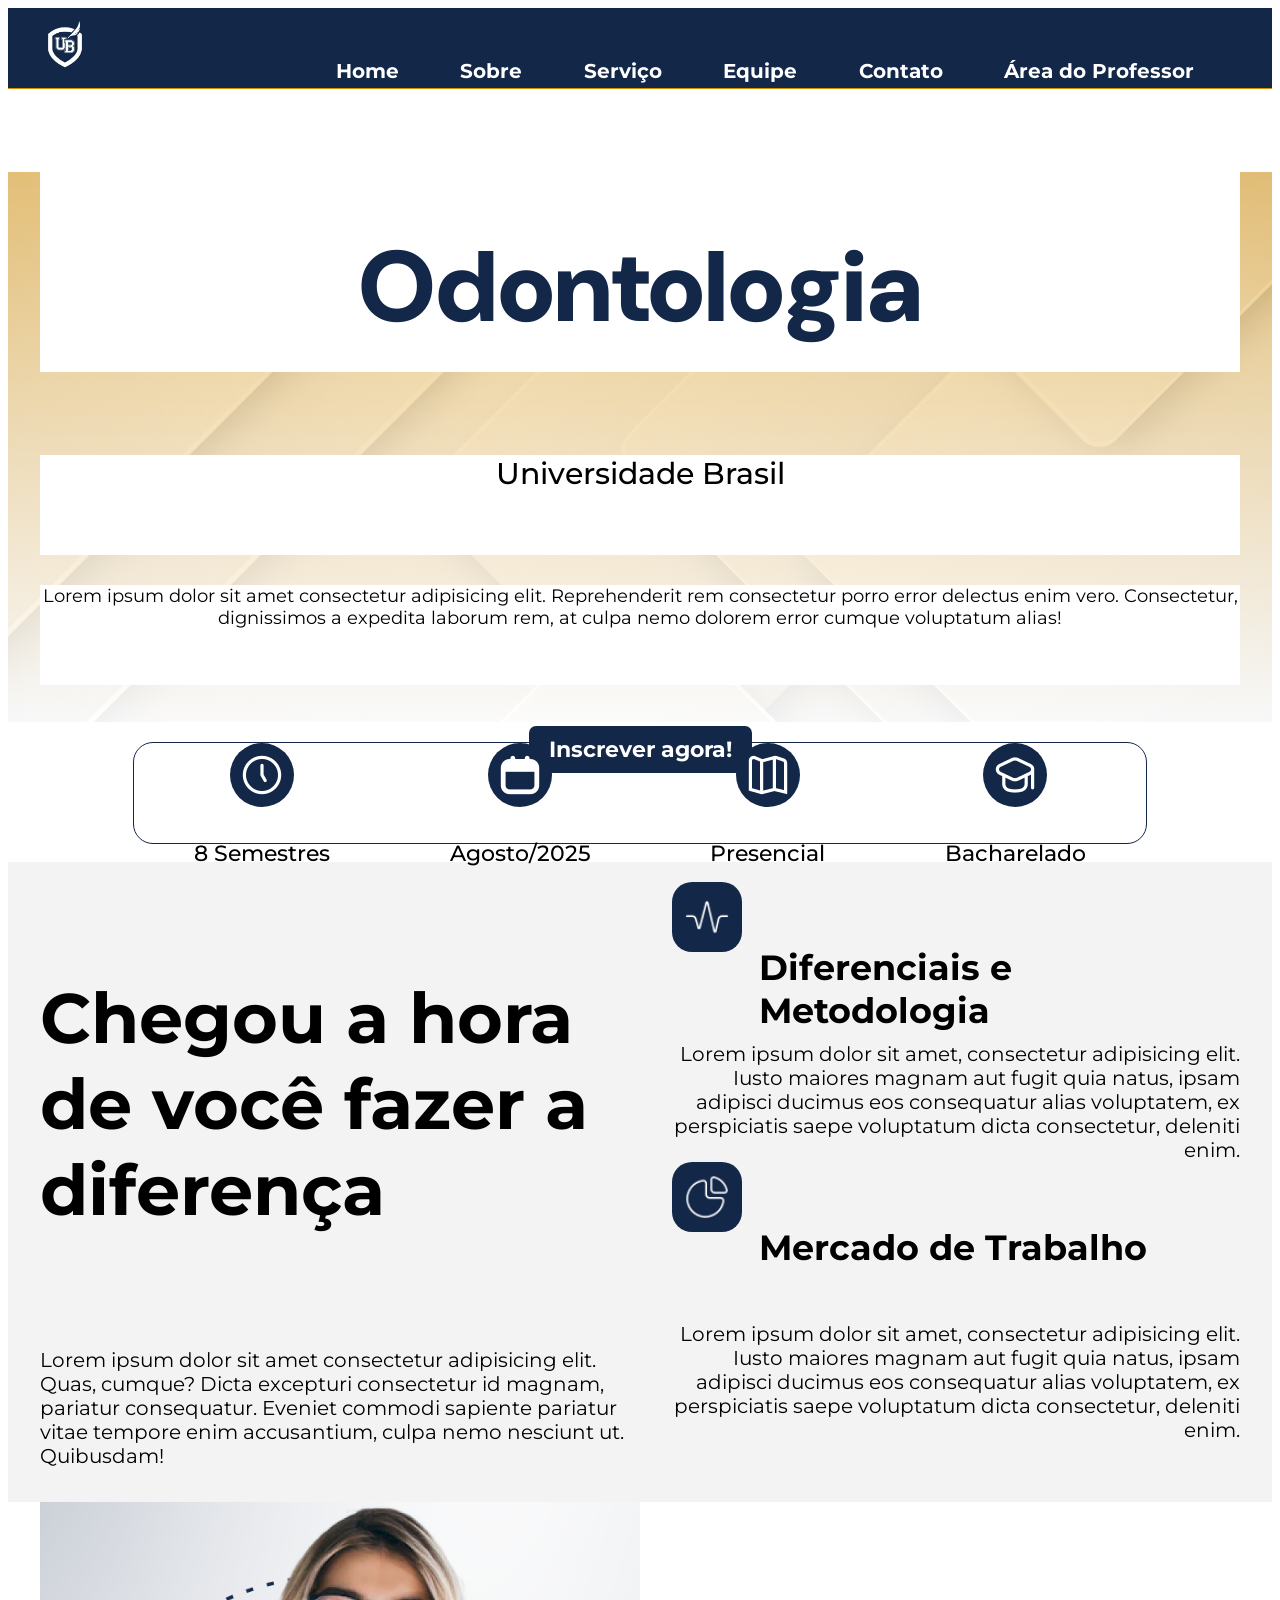
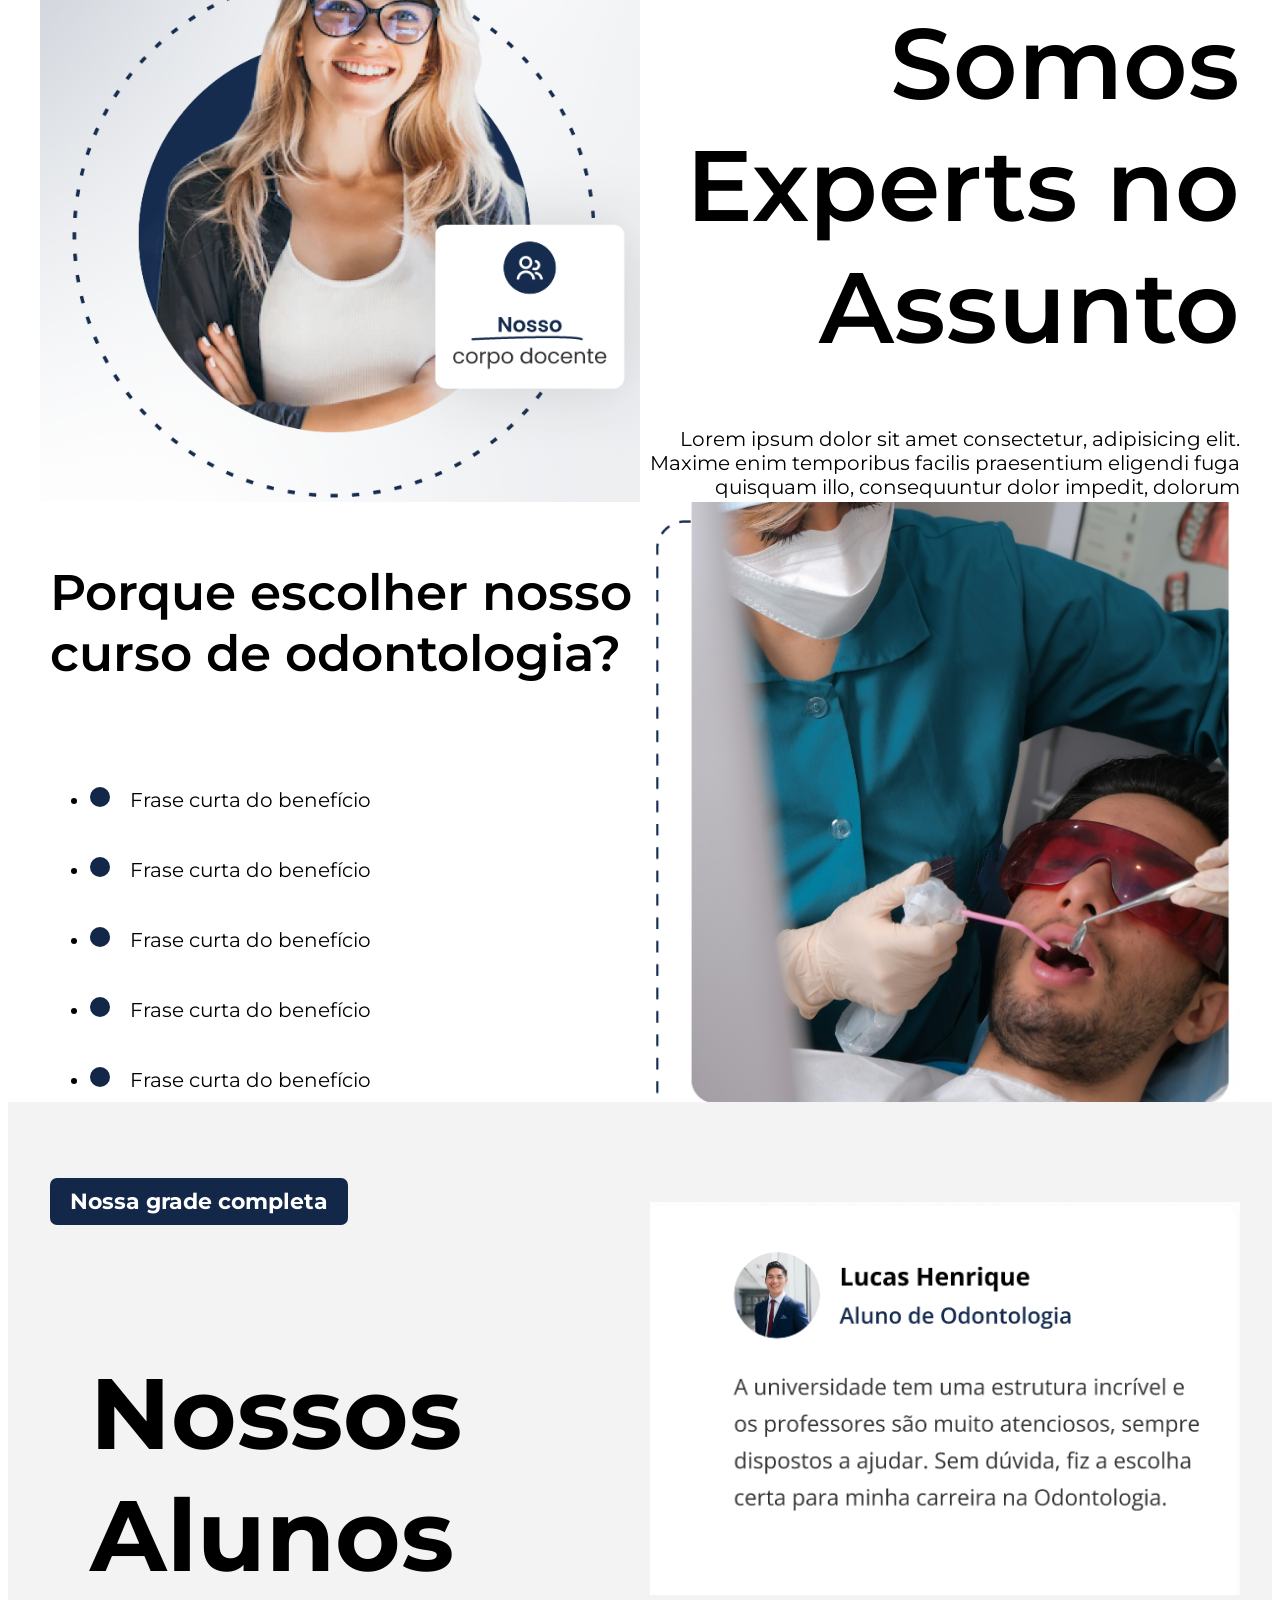
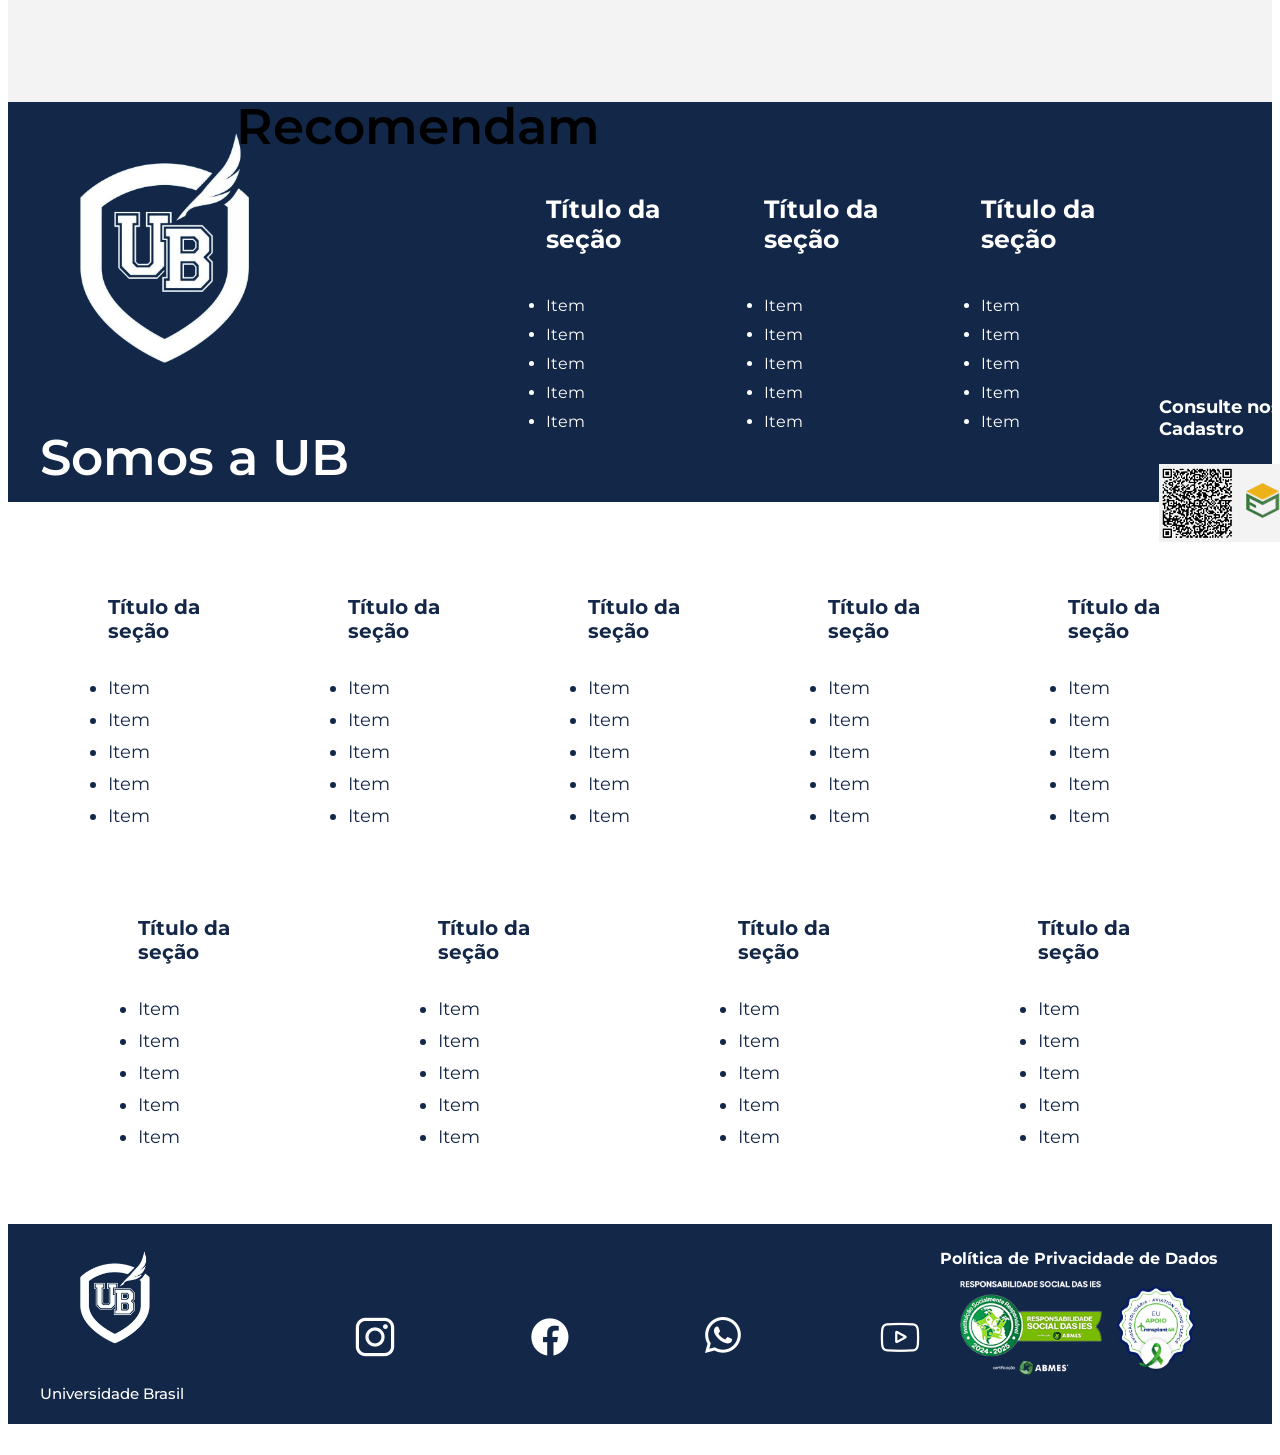
==== index.html @ a485b6ed "alteração no resposivo" ====
<!DOCTYPE html>
<html lang="pt-br">

<head>
    <meta charset="UTF-8">
    <meta name="viewport" content="width=device-width, initial-scale=1.0">
    <link rel="shortcut icon" href="img/logo-ub-head.png" type="image/x-icon">
    <link rel="stylesheet" href="css/reset.css">
    <link rel="stylesheet" type="text/css" href="slick/slick.css" />
    <link rel="stylesheet" type="text/css" href="slick/slick-theme.css" />
    <link rel="stylesheet" href="css/header-footer.css">
    <link rel="stylesheet" href="css/style.css">
    <title>Odontologia - Universidade Brasil</title>
</head>

<body>
    <header>
        <section class="site">
            <h1>Universidade Brasil</h1>
            <div>

                <nav>
                    <ul>
                        <li><a href="#home">Home</a></li>
                        <li><a href="#sobre">Sobre</a></li>
                        <li><a href="#servico">Serviço</a></li>
                        <li><a href="#equipe">Equipe</a></li>
                        <li><a href="#">Contato</a></li>
                        <li><a href="login.html">Área do Professor</a></li>
                    </ul>
                </nav>
            </div>
        </section>
    </header>

    <main>
        <section class="panel">
            <article class="site">
                <div>
                    <h2>Odontologia</h2>
                    <h3>Universidade Brasil</h3>
                    <div>
                        <p>Lorem ipsum dolor sit amet consectetur adipisicing elit. Reprehenderit rem consectetur porro
                            error
                            delectus enim vero. Consectetur, dignissimos a expedita laborum rem, at culpa nemo dolorem
                            error
                            cumque voluptatum alias!</p>
                        <h6><a href="#">Inscrever agora!</a></h6>
                    </div>
                </div>
            </article>
        </section>
        <section class="info">
            <article class="">
                <div>
                    <img src="img/relogio-cinco.png" alt="Info">
                    <h4>8 Semestres</h4>
                </div>
                <div>
                    <img src="img/calendario.png" alt="Info">
                    <h4>Agosto/2025</h4>
                </div>
                <div>
                    <img src="img/mapa.png" alt="Info">
                    <h4>Presencial</h4>
                </div>
                <div>
                    <img src="img/chapeu-de-graduacao.png" alt="Info">
                    <h4>Bacharelado</h4>
                </div>
            </article>
        </section>
        <section class="curso">
            <article class="site">
                <div id="box1">
                    <h4>Chegou a hora de você fazer a diferença</h4>
                    <p>Lorem ipsum dolor sit amet consectetur adipisicing elit. Quas, cumque? Dicta excepturi
                        consectetur id
                        magnam, pariatur consequatur. Eveniet commodi sapiente pariatur vitae tempore enim accusantium,
                        culpa nemo nesciunt ut. Quibusdam!</p>
                    <div class="img"></div>
                    <h5>5/5</h5>
                    <h6>Nota máxima no MEC</h6>
                </div>
                <div id="box2">
                    <div>
                        <div>
                            <img src="img/heart-rate.png" alt="Icone">
                            <h4>Diferenciais e Metodologia</h4>
                        </div>
                        <p>Lorem ipsum dolor sit amet, consectetur adipisicing elit. Iusto maiores magnam aut fugit quia
                            natus, ipsam adipisci ducimus eos consequatur alias voluptatem, ex perspiciatis saepe
                            voluptatum
                            dicta consectetur, deleniti enim.</p>
                    </div>
                    <div>
                        <div>
                            <img src="img/chart-pie-alt.png" alt="Icone">
                            <h4>Mercado de Trabalho</h4>
                        </div>
                        <p>Lorem ipsum dolor sit amet, consectetur adipisicing elit. Iusto maiores magnam aut fugit quia
                            natus, ipsam adipisci ducimus eos consequatur alias voluptatem, ex perspiciatis saepe
                            voluptatum
                            dicta consectetur, deleniti enim.</p>
                    </div>
                </div>
            </article>
        </section>
        <section class="docente">

            <article class="site">
                <div class="box1"></div>
                <div class="box2">
                    <h3>Somos Experts no Assunto</h3>
                    <p>Lorem ipsum dolor sit amet consectetur, adipisicing elit. Maxime enim temporibus facilis
                        praesentium
                        eligendi fuga quisquam illo, consequuntur dolor impedit, dolorum aliquam! Blanditiis voluptates
                        cupiditate adipisci, suscipit velit facilis magnam.</p>
                    <h6><a href="#">Conheça o corpo docente</a></h6>
                </div>
            </article>
        </section>
        <section class="expertise">
            <article class="site">
                <div class="box1">
                    <h3>Porque escolher nosso curso de odontologia?</h3>
                    <ul>
                        <li><img src="#" alt="">Frase curta do benefício</li>
                        <li><img src="#" alt="">Frase curta do benefício</li>
                        <li><img src="#" alt="">Frase curta do benefício</li>
                        <li><img src="#" alt="">Frase curta do benefício</li>
                        <li><img src="#" alt="">Frase curta do benefício</li>
                    </ul>
                    <h6><a href="#">Nossa grade completa</a></h6>
                </div>
                <div class="box2"></div>
            </article>
        </section>
        <section class="comentario">
            <article class="site">
                <div class="recomend">
                    <h3>Nossos Alunos</h3>
                    <h4>Recomendam</h4>
                </div>
                <div class="coments">
                    <img src="img/coment01.png" alt="comentário">
                    <img src="img/coment02.png" alt="comentário">
                    <img src="img/coment03.png" alt="comentário">
                    <img src="img/coment04.png" alt="comentário">
                </div>
            </article>
        </section>
    </main>
    <footer>
        <section class="footer-line-1">
            <article class="site">
                <div class="box1">
                    <div class="logo-ub-footer"></div>
                    <h3>Somos a UB</h3>
                </div>
                <div class="box2">
                    <div>
                        <ul>
                            <h5>Título da seção</h5>
                            <li>Item</li>
                            <li>Item</li>
                            <li>Item</li>
                            <li>Item</li>
                            <li>Item</li>
                        </ul>
                    </div>
                    <div>
                        <ul>
                            <h5>Título da seção</h5>
                            <li>Item</li>
                            <li>Item</li>
                            <li>Item</li>
                            <li>Item</li>
                            <li>Item</li>
                        </ul>
                    </div>
                    <div>
                        <ul>
                            <h5>Título da seção</h5>
                            <li>Item</li>
                            <li>Item</li>
                            <li>Item</li>
                            <li>Item</li>
                            <li>Item</li>
                        </ul>
                    </div>
                    <div class="mec">
                        <h4>Consulte nosso Cadastro</h4>
                        <img src="img/e-mec.png" alt="QRCode cadastro MEC">
                    </div>
                </div>
            </article>
        </section>
        
        <section class="footer-line-2">
            <article class="site">
                <div class="line1">
                    <div class="box1">
                        <ul>
                            <h5>Título da seção</h5>
                            <li>Item</li>
                            <li>Item</li>
                            <li>Item</li>
                            <li>Item</li>
                            <li>Item</li>
                        </ul>
                    </div>
                    <div class="box2">
                        <ul>
                            <h5>Título da seção</h5>
                            <li>Item</li>
                            <li>Item</li>
                            <li>Item</li>
                            <li>Item</li>
                            <li>Item</li>
                        </ul>
                    </div>
                    <div class="box3">
                        <ul>
                            <h5>Título da seção</h5>
                            <li>Item</li>
                            <li>Item</li>
                            <li>Item</li>
                            <li>Item</li>
                            <li>Item</li>
                        </ul>
                    </div>
                    <div class="box4">
                        <ul>
                            <h5>Título da seção</h5>
                            <li>Item</li>
                            <li>Item</li>
                            <li>Item</li>
                            <li>Item</li>
                            <li>Item</li>
                        </ul>
                    </div>
                    <div class="box5">
                        <ul>
                            <h5>Título da seção</h5>
                            <li>Item</li>
                            <li>Item</li>
                            <li>Item</li>
                            <li>Item</li>
                            <li>Item</li>
                        </ul>
                    </div>
                </div>

                <div class="line2">
                    <div class="box1">
                        <ul>
                            <h5>Título da seção</h5>
                            <li>Item</li>
                            <li>Item</li>
                            <li>Item</li>
                            <li>Item</li>
                            <li>Item</li>
                        </ul>
                    </div>
                    <div class="box2">
                        <ul>
                            <h5>Título da seção</h5>
                            <li>Item</li>
                            <li>Item</li>
                            <li>Item</li>
                            <li>Item</li>
                            <li>Item</li>
                        </ul>
                    </div>
                    <div class="box3">
                        <ul>
                            <h5>Título da seção</h5>
                            <li>Item</li>
                            <li>Item</li>
                            <li>Item</li>
                            <li>Item</li>
                            <li>Item</li>
                        </ul>
                    </div>
                    <div class="box4">
                        <ul>
                            <h5>Título da seção</h5>
                            <li>Item</li>
                            <li>Item</li>
                            <li>Item</li>
                            <li>Item</li>
                            <li>Item</li>
                        </ul>
                    </div>
                </div>
            </article>
        </section>


        <section class="footer-line-3">
            <article class="site">
                <div class="box1">
                    <h5></h5>
                    <h6>Universidade Brasil</h6>
                </div>
                <div class="box2">
                    <ul>
                        <li><a href="https://www.instagram.com/universidadebrasiloficial/?hl=pt-br"
                                class="instagram"></a></li>
                        <li><a href="http://pt-br.facebook.com/universidadebrasilbr/" class="facebook"></a></li>
                        <li><a href="https://api.whatsapp.com/send?phone=5501148586272" class="whatsapp"></a></li>
                        <li><a href="https://www.youtube.com/channel/UCGAOwAKqnIDKLNn-dH4TU3A" class="youtube"></a></li>
                    </ul>
                    <small>Desenvolvido por ZPNJ (Zaion / Pedro / Nicolas / Jason)</small>
                </div>
                <div class="box3">
                    <a href="https://universidadebrasil.edu.br/portal/_biblioteca/uploads/20220722213119.pdf">Política
                        de Privacidade de Dados</a>
                    <div>
                        <img src="img/selo-abmes.png" alt="Selo ABMES">
                        <img src="img/selo-adesao-transplantar.png" alt="Selo Transplantar">
                    </div>
                </div>
            </article>
        </section>
    </footer>
</body>
<script type="text/javascript" src="//code.jquery.com/jquery-1.11.0.min.js"></script>
<script type="text/javascript" src="//code.jquery.com/jquery-migrate-1.2.1.min.js"></script>
<script type="text/javascript" src="slick/slick.min.js"></script>
<script type="text/javascript" src="js/config.js"></script>

</html>
---- css/header-footer.css ----
h2,
h3,
h4,
h5,
h6,
a {
    font-family: "Noto Sans KR" sans-serif;
}


a {
    text-decoration: none;
    font-weight: 700;
    color: #fff;
}

a:visited {
    color: #fff;
}

a:hover {
    color: rgb(217, 144, 0);
}

header {
    width: 100%;
    height: 80px;
    background: #132748;
    color: #fff;
    border-bottom: solid 1px #d99000;

    .site {
        display: flex;
        justify-content: space-between;

        h1 {
            width: 50px;
            height: 50px;
            background: url(../img/logo-ub-branco.png) no-repeat;
            background-size: 100% 100%;
            text-indent: -9999px;
            margin: 12px 0;
        }

        div {
            margin: 15px;
            width: 80%;

            nav ul {
                color: #132748;
                display: flex;
                justify-content: space-between;
                height: 55px;
                font-size: 20px;

                li {
                    margin: auto;
                }
            }
        }
    }
}

footer {
    .footer-line-1 {
        background: #132748;
        color: #fff;
        display: flex;
        height: 400px;

        .site {
            margin-top: 25px;
            height: 350px;

            .box1 {
                width: 400px;
                float: left;

                .logo-ub-footer {
                    width: 250px;
                    height: 250px;
                    background: url(../img/logo-ub-branco.png) no-repeat;
                    background-size: 100% 100%;
                    text-indent: -9999px;
                }

                h3 {
                    font-size: 50px;
                    font-weight: 600;
                }
            }

            .box2 {
                width: 750px;
                height: 400px;
                margin-top: 25px;
                float: right;
                display: flex;
                justify-content: space-around;

                div {
                    width: 185px;

                    
                        ul {
                            h5 {
                                font-size: 25px;
                            }
                            li{
                                margin-top: 10px;
                            }
                        }
                    
                }

                .mec {
                    margin-top: 220px;
                    margin-right: -120px;
                    flex-direction: row;

                    h4 {
                        font-size: 18px !important;
                    }


                }
            }
        }
    }

    .footer-line-2 {
        background: #fff;
        color: #132748;
        display: flex;
        justify-content: center;
        padding: 40px 0;

        .site {
            display: flex;
            flex-direction: column;
            align-items: center;
            width: 100%;
            max-width: 1200px;

            details {
                cursor: pointer;
            }

            .line1,
            .line2 {
                display: flex;
                justify-content: space-around;
                width: 100%;
                margin: 20px 0;

                div {
                    width: 185px;
                    margin: 0 10px;

                    
                        ul {
                            h5 {
                                font-size: 20px;
                            }
                            li{
                                font-size: 18px;
                                margin-top: 10px;
                            }
                        }
                    
                }
            }
        }
    }


    .footer-line-3 {
        background: #132748;
        height: 200px;

        .site {
            display: flex;

            .box1 {
                width: 200px;

                h5 {
                    background: url(../img/logo-ub-branco.png) no-repeat center center;
                    background-size: cover;
                    width: 100px;
                    height: 100px;
                    margin: 25px;
                }

                h6 {
                    width: 150px;
                    color: #fff;
                    font-size: 15px;
                    font-weight: 500;
                }
            }

            .box2 {
                text-align: center;

                width: 700px;
                height: 170px;

                ul {
                    width: 700px;
                    display: flex;
                    justify-content: space-around;

                    li {
                        display: flex;
                        width: 50px;
                        height: 50px;
                        padding: 65px 0;

                        a {
                            min-width: 60px;
                            min-height: 60px;
                        }

                        .instagram {
                            background-image: url(../img/instagram.png);
                        }

                        .facebook {
                            background-image: url(../img/facebook.png);
                        }

                        .whatsapp {
                            background-image: url(../img/whatsapp.png);
                        }

                        .youtube {
                            background-image: url(../img/youtube.png);
                        }

                        li:hover,
                        a:hover {
                            min-width: 70px;
                            min-height: 70px;
                        }

                        .instagram:hover {
                            background-image: url(../img/instagramd.png);
                        }


                        .facebook:hover {
                            background-image: url(../img/facebookd.png);
                        }

                        .whatsapp:hover {
                            background-image: url(../img/whatsappd.png);
                        }

                        .youtube:hover {
                            background-image: url(../img/youtubed.png);
                        }

                    }
                }

                small {
                    color: #fff;
                    height: 20px;
                    font-size: 10px;
                    font-weight: 500;
                }
            }

            .box3 {
                width: 300px;
                justify-content: space-between;
                padding-top: 25px;

                div {
                    padding-left: 20px;

                    img {
                        padding-top: 10px;
                        max-width: 200px;
                        max-height: 100px;
                    }
                }
            }
        }
    }
}







@media (max-width:1024px) {


    header {
        width: 100%;

        & .site {

            h1 {
                margin: 12px auto;
            }

            & div {
                & nav ul {
                    li {
                        margin: auto;

                        a {
                            font-size: 18px;
                        }
                    }
                }
            }
        }
    }


    footer {

        .footer-line-1 {
            .site {
                .box2 {
                    width: 620px;

                    div {
                        ul {
                            h5 {
                                font-size: 18px;
                            }
                            li{
                                margin-top: 10px;
                            }
                        }
                    }

                    .mec {
                        margin-top: 220px;
                        margin-right: 4px;
                        flex-direction: row;

                        h4 {
                            font-size: 18px;
                            margin-bottom: 8px;
                        }
                    


                    }
                }
            }
        }

       

        .footer-line-3{
            height: 201px;
            .site{
                align-items: center;
                .box2{
                    ul{
                        width: 500px;
                    }
                }

                .box3{
                    width: 325px;
                    padding-top: 25px;

                    summary::marker{
                        display: none;
                    }
                }
            }
        }
    }
}


@media (max-width:768px) {
}

@media (max-width:480px) {}
---- css/style.css ----
@import url('https://fonts.googleapis.com/css2?family=DM+Sans:ital,opsz,wght@0,9..40,100..1000;1,9..40,100..1000&family=Montserrat:ital,wght@0,100..900;1,100..900&family=Noto+Sans+JP:wght@100..900&family=Noto+Sans+KR:wght@100..900&family=Open+Sans:ital,wght@0,300..800;1,300..800&display=swap');

/* 
    FONTES 
font-family: "Noto Sans KR" sans-serif;   links e depoimento de pessoas
font-family: "Noto Sans JP", sans-serif; textos títulos
font-family: "Open Sans", sans-serif;
font-family: "Montserrat", sans-serif;
font-family: "DM Sans", sans-serif;

    CORES
    
    Azul =  #132748
    Amarelo = #d99000
    Branco = #f3f3f3
*/
iframe {
    width: 100%;
}

body {
    font-family: "Montserrat", sans-serif;
}

h2,
h3,
h4,
h5,
h6,
a {
    font-family: "Noto Sans KR" sans-serif;
}

.site {
    width: 100%;
    max-width: 1200px;
    margin: 0 auto;
}

a {
    text-decoration: none;
    font-weight: 700;
    color: #fff;
}

a:visited {
    color: #fff;
}

a:hover {
    color: rgb(217, 144, 0);
}

.panel {
    background-image: linear-gradient(rgb(217, 144, 0, 0.5), rgb(255, 255, 255, 0.8)), url(../img/5594016.jpg);
    background-repeat: no-repeat;
    background-position: center;
    background-size: cover;
    max-width: 1920px;
    height: 550px;
    margin: 0 auto;

    h2,
    h3,
    h6,
    p {
        width: 100%;
        text-align: center;
        height: 100px;

    }

    h2 {
        font-family: "DM Sans", sans-serif;
        font-size: 100px;
        font-weight: 900;
        height: 150px;
        padding-top: 50px;
        color: #132748;
        background: #fff;
    }

    h3 {
        font-size: 30px;
        font-weight: 500;
        background: #fff;
    }

    p {
        font-size: 18px;
        background: #fff;
        text-align: center;
        margin: 0 auto;
    }

    h6 {
        font-size: 22px;
        background: #fff;
        border-radius: 0 0 20px 20px;

        a {
            background: #132748;
            padding: 10px 20px;
            border-radius: 7px;
            color: #fff;
        }

        a:hover {
            color: #d99000;
        }
    }
}

.info {
    width: 100%;
    height: 100px;
    padding: 20px 0;


    article {
        border: solid 1px #132748;
        width: 80%;
        margin: 0 auto;
        display: flex;
        height: 100px;
        text-align: center;
        justify-content: space-around;
        border-radius: 20px;
        background: #fff;
        max-width: 1200px;

        div {
            margin: auto 0;

            img {
                background: #132748;
                min-width: 60px;
                min-height: 60px;
                border-radius: 60px;
            }

            h4 {
                font-size: 22px;
                font-weight: 500;
            }
        }
    }
}

.curso {
    height: 600px;
    background: #f3f3f3;
    padding: 20px 0;

    article {
        display: flex;

        #box1 {
            padding-right: 10px;

            h4 {
                height: 280px;
                font-size: 70px;
            }

            p {
                height: 200px;
                /* padding: 20px 0; */
                font-size: 20px;
            }

            .img,
            h5,
            h6 {
                height: 25px;
                font-size: 20px;
            }

            .img {
                background: url(../img/5-stars.png) no-repeat center center;
                background-size: cover;
                width: 20%;
            }
        }

        #box2 {
            padding-left: 10px;

            div {
                height: 280px;

                div {
                    height: 140px;
                    display: flex;

                    img {
                        width: 70px;
                        height: 70px;
                        background: #132748;
                        border-radius: 20px;
                    }

                    h4 {
                        font-size: 35px;
                        width: 100%;
                        padding-top: 17.5px;
                        padding-left: 17.5px;
                    }
                }

                p {
                    font-size: 20px;
                    text-align: right;
                }
            }
        }
    }
}

.docente {
    height: 600px;
    display: flex;
    justify-content: space-around;

    .site {
        display: flex;

        .box1 {
            min-height: 600px;
            min-width: 600px;
            background: url(../img/docente.png) no-repeat center center;
            background-size: cover;
        }

        .box2 {
            padding-left: 10px;

            h3 {
                height: 300px;
                font-size: 100px;
                font-weight: 600;
                text-align: right;
            }

            p {
                height: 200px;
                font-size: 20px;
                text-align: right;
                padding-top: 25px;
            }

            h6 {
                float: right;
                font-size: 22px;

                a {
                    background: #132748;
                    padding: 10px 20px;
                    border-radius: 7px;
                    color: #fff;
                }

                a:hover {
                    color: #d99000;
                }
            }
        }
    }
}

.expertise {
    height: 600px;
    display: flex;
    justify-content: space-around;

    .site {
        display: flex;

        .box1 {
            padding-left: 10px;
            width: 600px;

            h3 {
                height: 150px;
                font-size: 50px;
                font-weight: 600;
                padding-top: 10px;
            }

            ul {
                height: 350px;
                padding-top: 25px;

                li {
                    font-size: 20px;
                    height: 70px;

                    img {
                        min-width: 20px;
                        min-height: 20px;
                        background: #132748;
                        border-radius: 20px;
                        margin-right: 20px;
                    }
                }
            }

            h6 {
                font-size: 22px;

                a {
                    background: #132748;
                    padding: 10px 20px;
                    border-radius: 7px;
                    color: #fff;
                }

                a:hover {
                    color: #d99000;
                }
            }
        }

        .box2 {
            width: 600px;
            min-height: 600px;
            min-width: 600px;
            background: url(../img/expertise.png) no-repeat center center;
            background-size: cover;
        }
    }
}

.comentario {
    height: 600px;
    background: #f3f3f3;
    display: flex;

    .site {
        display: flex;

        div {
            width: 590px;
        }

        .recomend {
            padding-top: 50px;
            padding-left: 50px;

            h3 {
                padding-top: 100px;
                font-size: 100px;
                font-weight: 700;
            }

            h4 {
                text-align: right;
                font-size: 50px;
                font-weight: 600;
                padding-right: 50px;
            }
        }

        .coments {
            img {
                width: 90%;
                height: 60%;
                margin-top: 100px;
            }
        }
    }
}



@media (max-width:1024px) {
    main {
        .slick-prev {
            left: 30px;
            z-index: 99;
        }

        .slick-next {
            right: 30px;
            z-index: 99;
        }

        .info {
            article {
                div {
                    h4 {
                        font-size: 18px;
                    }

                    img {
                        min-width: 45px;
                        min-height: 45px;
                    }
                }
            }
        }

        .curso {

            height: 540px;

            article {
                #box1 {
                    .img {
                        width: 23%;
                    }

                    h4 {
                        font-size: 50px;
                        height: 210px;
                    }

                    h5,
                    h6 {
                        font-weight: 600;
                    }

                }

                #box2 {
                    & div {
                        p {
                            font-size: 20px;
                        }

                        & div {
                            h4 {
                                font-size: 30px;
                                padding-top: 70px;
                            }

                            img {
                                width: 40px;
                                height: 40px;
                                border-radius: 10px;
                                margin-top: 65px;
                            }
                        }
                    }
                }
            }
        }


        .docente {
            margin-bottom: 5px;

            & .site {

                .box2 {
                    p {
                        height: 180px;
                    }

                    h3 {
                        font-size: 70px;
                        height: 250px;
                    }

                    h6 {
                        a {
                            font-size: 15px;
                        }
                    }
                }
            }
        }

        .expertise {
            margin-bottom: 5px;

            & .site {
                & .box1 {
                    ul {
                        li {
                            font-size: 18px;
                        }
                    }

                    h3 {

                        font-size: 45px;
                    }
                }
            }
        }

        .comentario {
            height: 600px;
            background: #f3f3f3;
            display: flex;

            .site {
                display: flex;

                div {
                    width: 530px;
                }

                .recomend {
                    padding-top: 50px;
                    padding-left: 50px;

                    h3 {
                        padding-top: 100px;
                        font-size: 100px;
                        font-weight: 700;
                    }

                    h4 {
                        text-align: right;
                        font-size: 50px;
                        font-weight: 600;
                        padding-right: 50px;
                    }
                }

                .coments {

                    img {
                        max-width: 40%;
                        height: 60%;
                        margin-top: 100px;
                    }
                }
            }
        }





    }
}
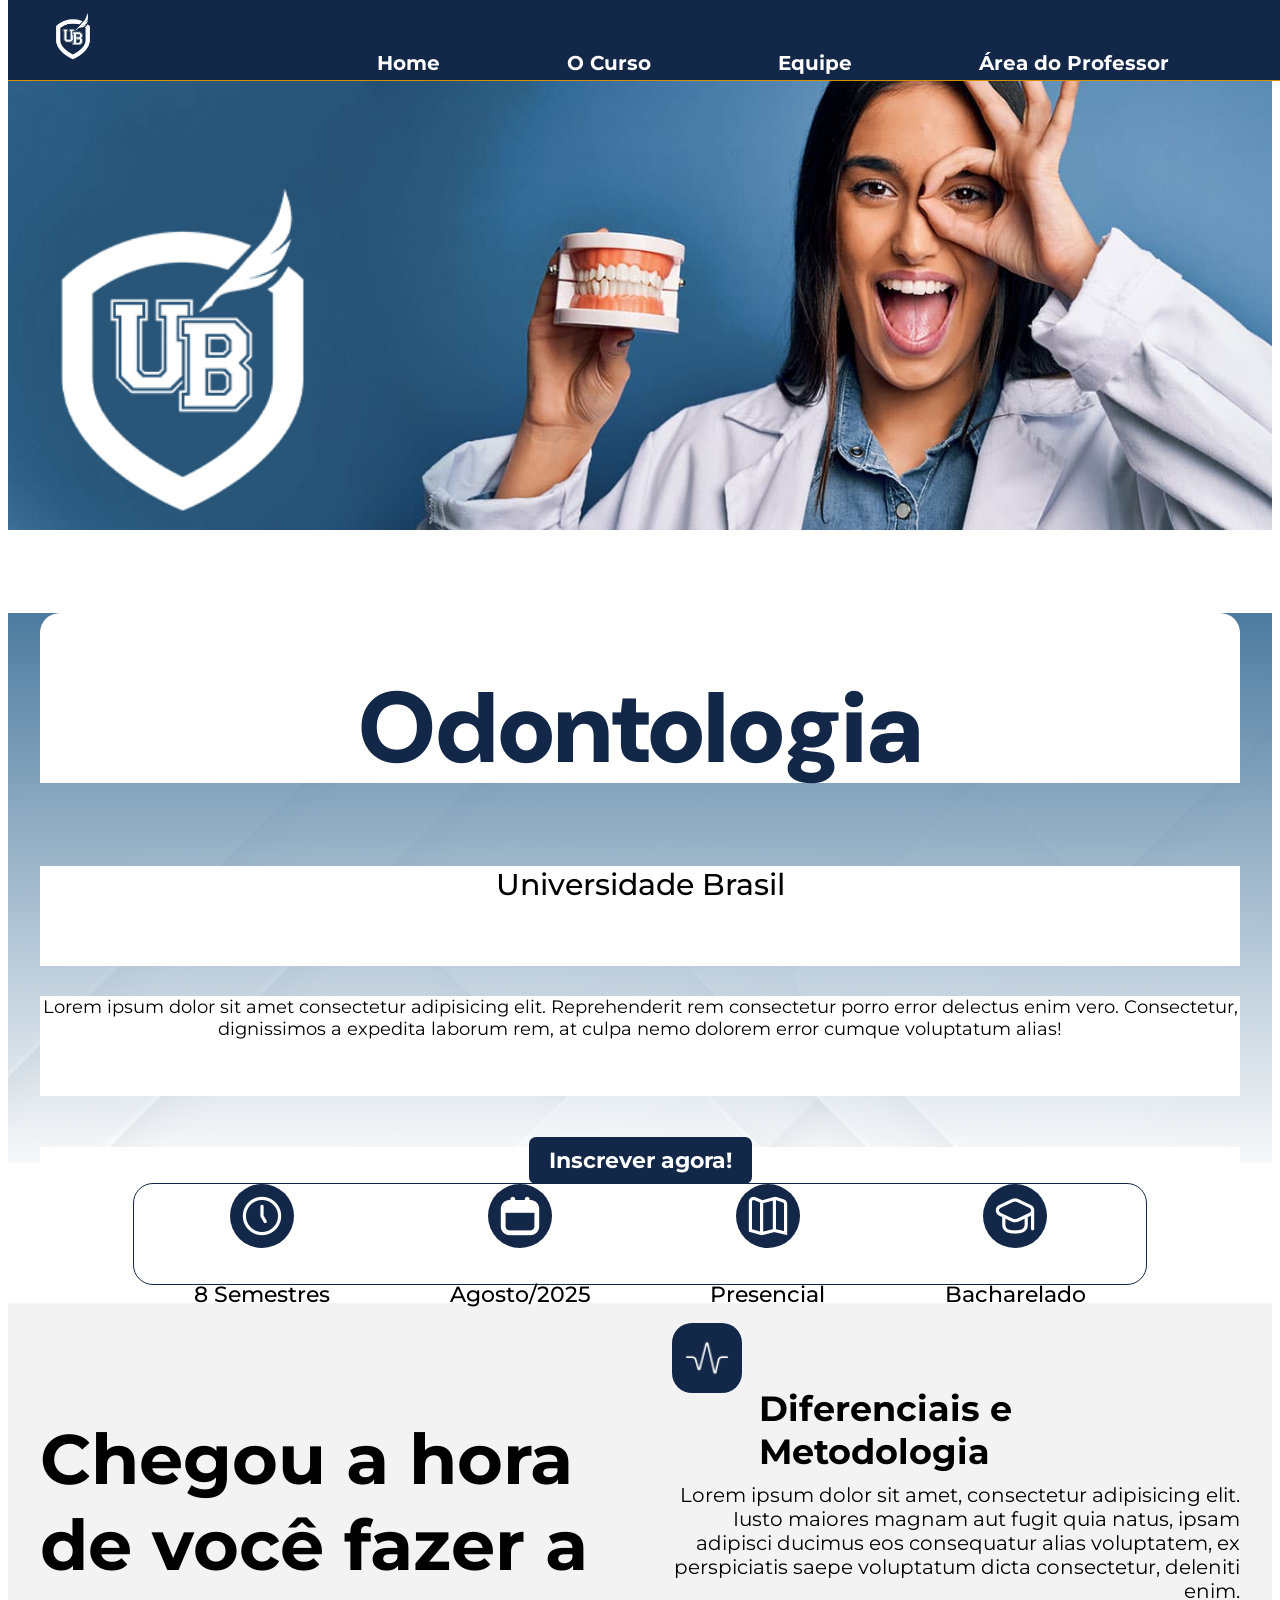
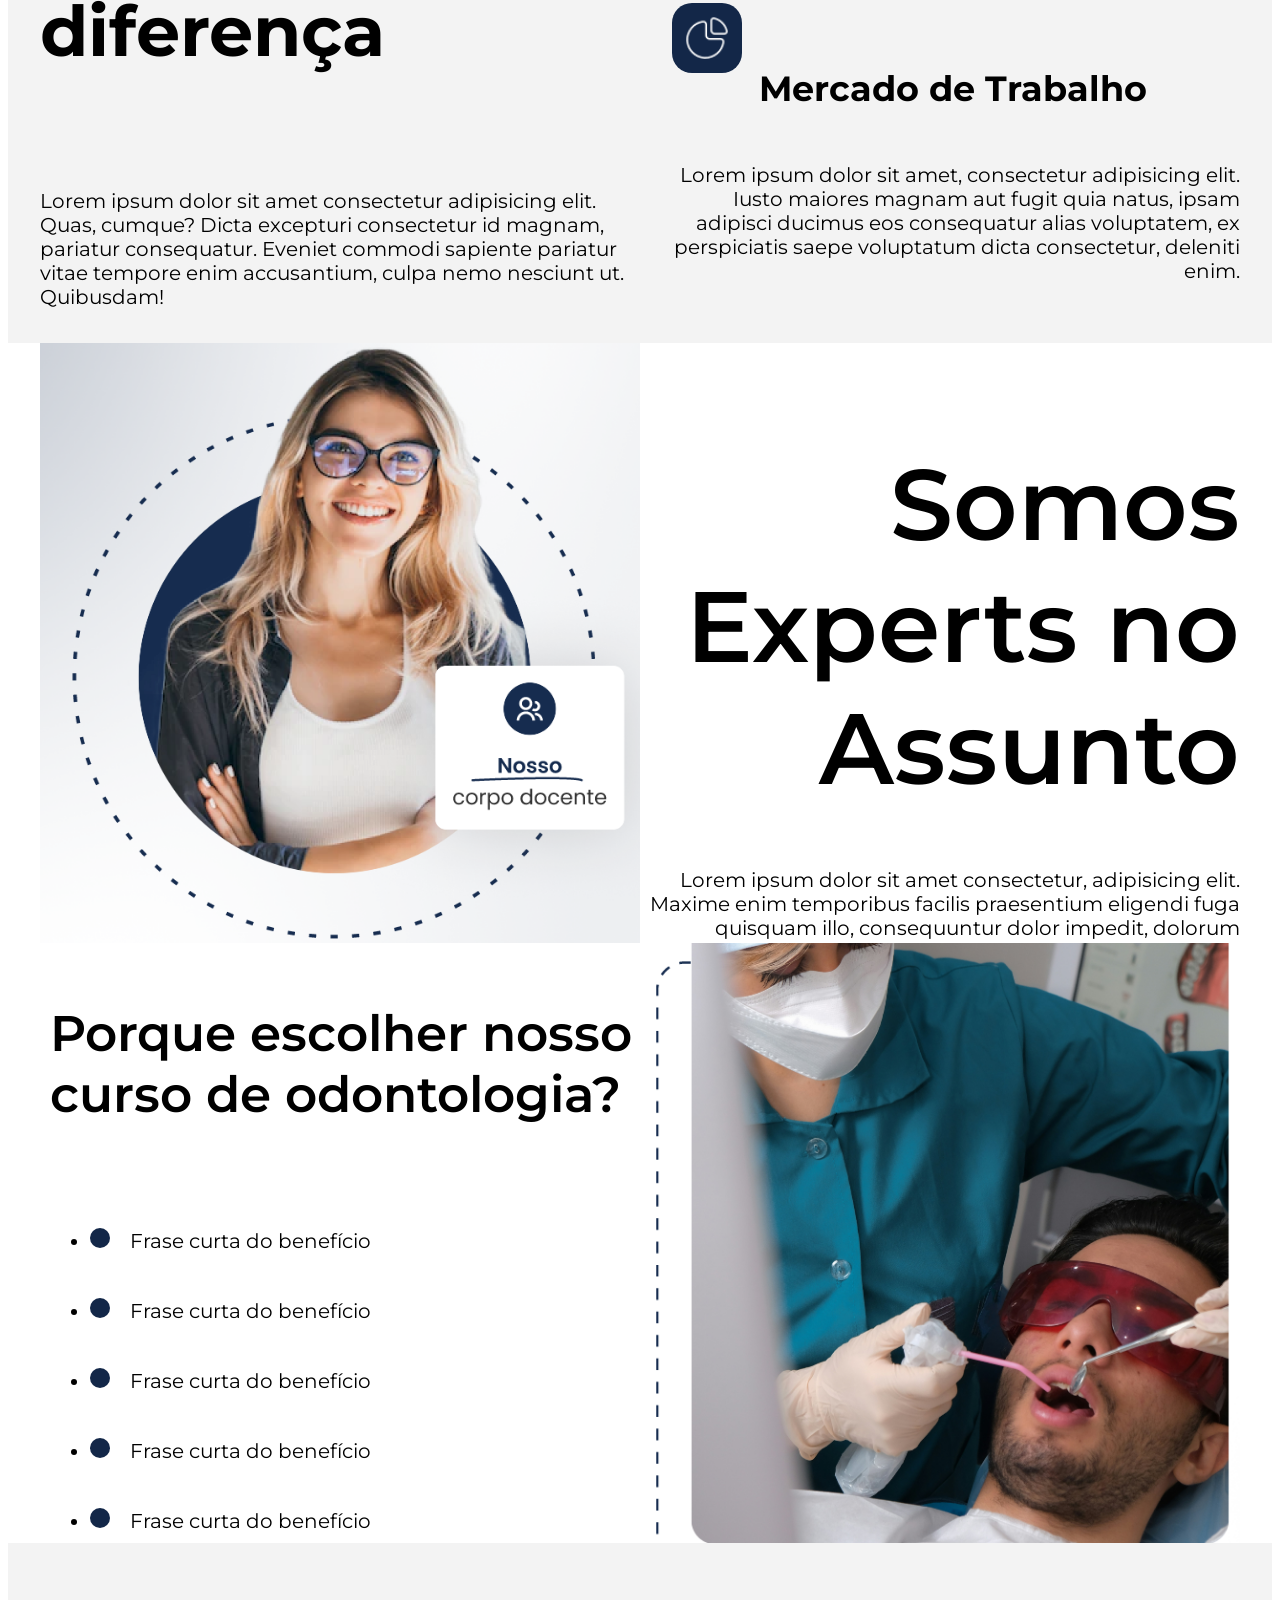
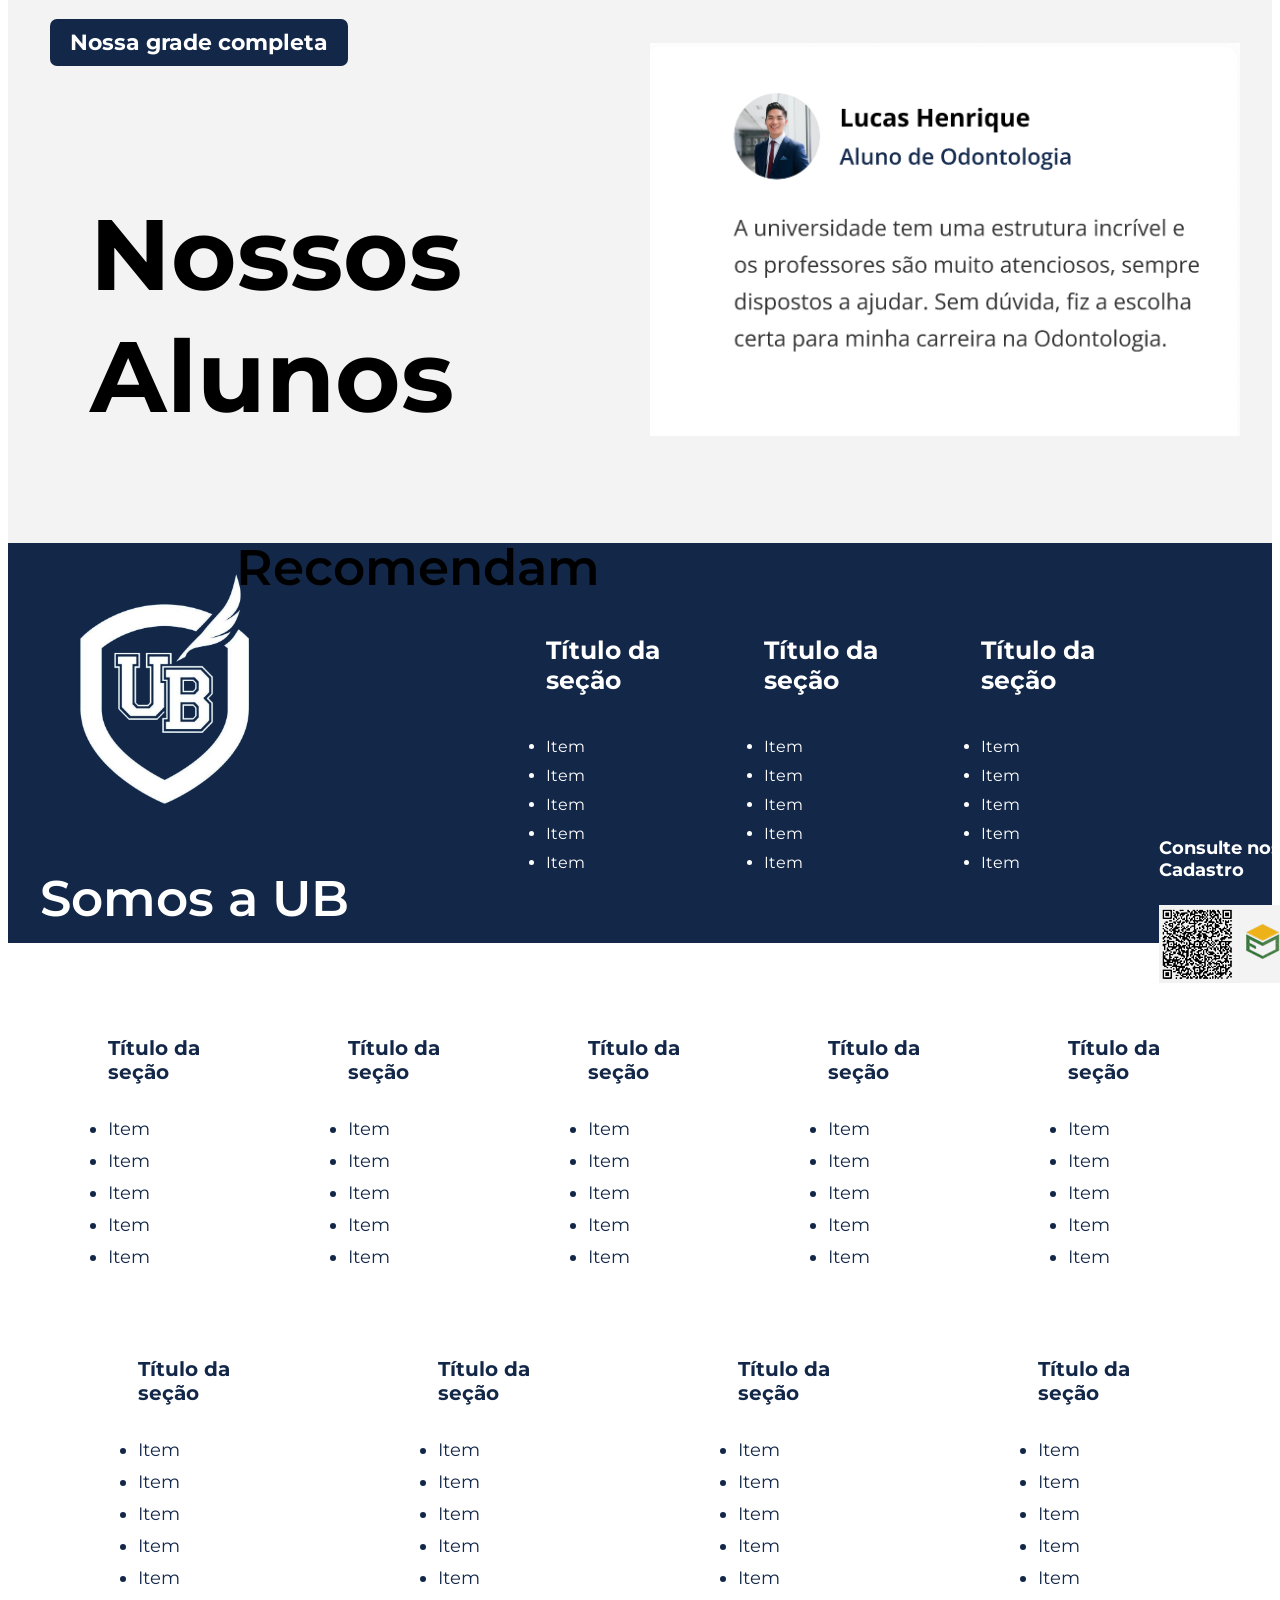
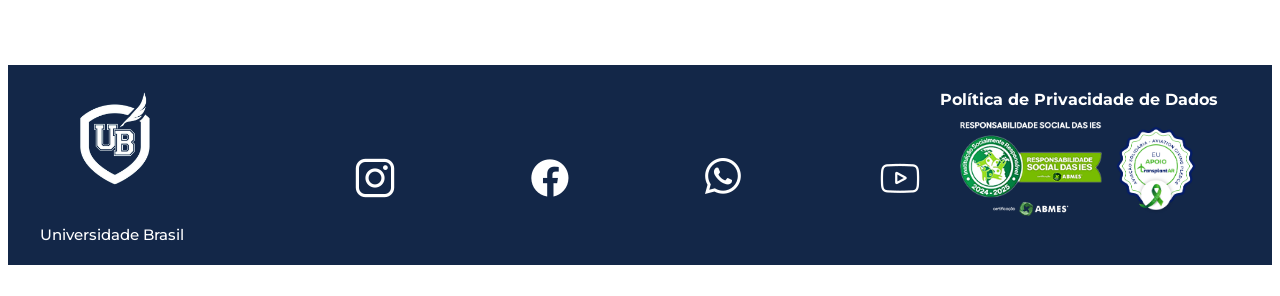
==== commit ff3567dd: "Merge branch 'main' into reponsivo" ====
--- a/index.html
+++ b/index.html
@@ -21,11 +21,11 @@
 
                 <nav>
                     <ul>
-                        <li><a href="#home">Home</a></li>
-                        <li><a href="#sobre">Sobre</a></li>
-                        <li><a href="#servico">Serviço</a></li>
-                        <li><a href="#equipe">Equipe</a></li>
-                        <li><a href="#">Contato</a></li>
+                        <li><a href="index.html">Home</a></li>
+                        <li><a href="curso.html">O Curso</a></li>
+                        <!-- <li><a href="#servico">Serviço</a></li> -->
+                        <li><a href="professores.html">Equipe</a></li>
+                        <!-- <li><a href="#">Contato</a></li> -->
                         <li><a href="login.html">Área do Professor</a></li>
                     </ul>
                 </nav>
@@ -34,6 +34,7 @@
     </header>
 
     <main>
+        <section class="banner"><article class="logo-ub"></article></section>
         <section class="panel">
             <article class="site">
                 <div>
--- a/css/header-footer.css
+++ b/css/header-footer.css
@@ -23,6 +23,9 @@
 }
 
 header {
+    position: fixed;
+    top: 0;
+    z-index: 1000;
     width: 100%;
     height: 80px;
     background: #132748;
@@ -60,7 +63,9 @@
         }
     }
 }
-
+main {
+    margin-top: 80px;
+}
 footer {
     .footer-line-1 {
         background: #132748;
--- a/css/style.css
+++ b/css/style.css
@@ -50,9 +50,32 @@
 a:hover {
     color: rgb(217, 144, 0);
 }
+.banner {
+    /* background-image: linear-gradient(rgb(19, 79, 32, 0.1), rgb(255, 255, 255, 0.3)),url(../img/banner.jpg); */
+    background: url(../img/banner.jpg) no-repeat center center;
+    background-repeat: no-repeat;
+    background-position: center;
+    background-size: cover;
+    width: 100%;
+    max-width: 2000px;
+    max-height: 500px;
+    margin: 0 auto;
+    padding-top: 100px;
+    .logo-ub {
+        /* background-image: linear-gradient(rgb(19, 79, 32, 0.0), rgb(255, 255, 255, 0.8)),url(../img/ub-logo-white-1.png); */
+        background: url(../img/ub-logo-white-1.png) no-repeat center center;
+        
+    background-size: cover;
+        width: 250px;
+        height: 350px;
+        margin-left: 50px;
+        
+    }
+
+}
 
 .panel {
-    background-image: linear-gradient(rgb(217, 144, 0, 0.5), rgb(255, 255, 255, 0.8)), url(../img/5594016.jpg);
+    background-image: linear-gradient(rgb(77, 123, 159, 1), rgb(255, 255, 255, 0.8)), url(../img/5594016.jpg);
     background-repeat: no-repeat;
     background-position: center;
     background-size: cover;
@@ -74,10 +97,11 @@
         font-family: "DM Sans", sans-serif;
         font-size: 100px;
         font-weight: 900;
-        height: 150px;
+        height: 120px;
         padding-top: 50px;
-        color: #132748;
+        color: rgb(19, 39, 72);
         background: #fff;
+        border-radius: 20px 20px 0 0;
     }
 
     h3 {
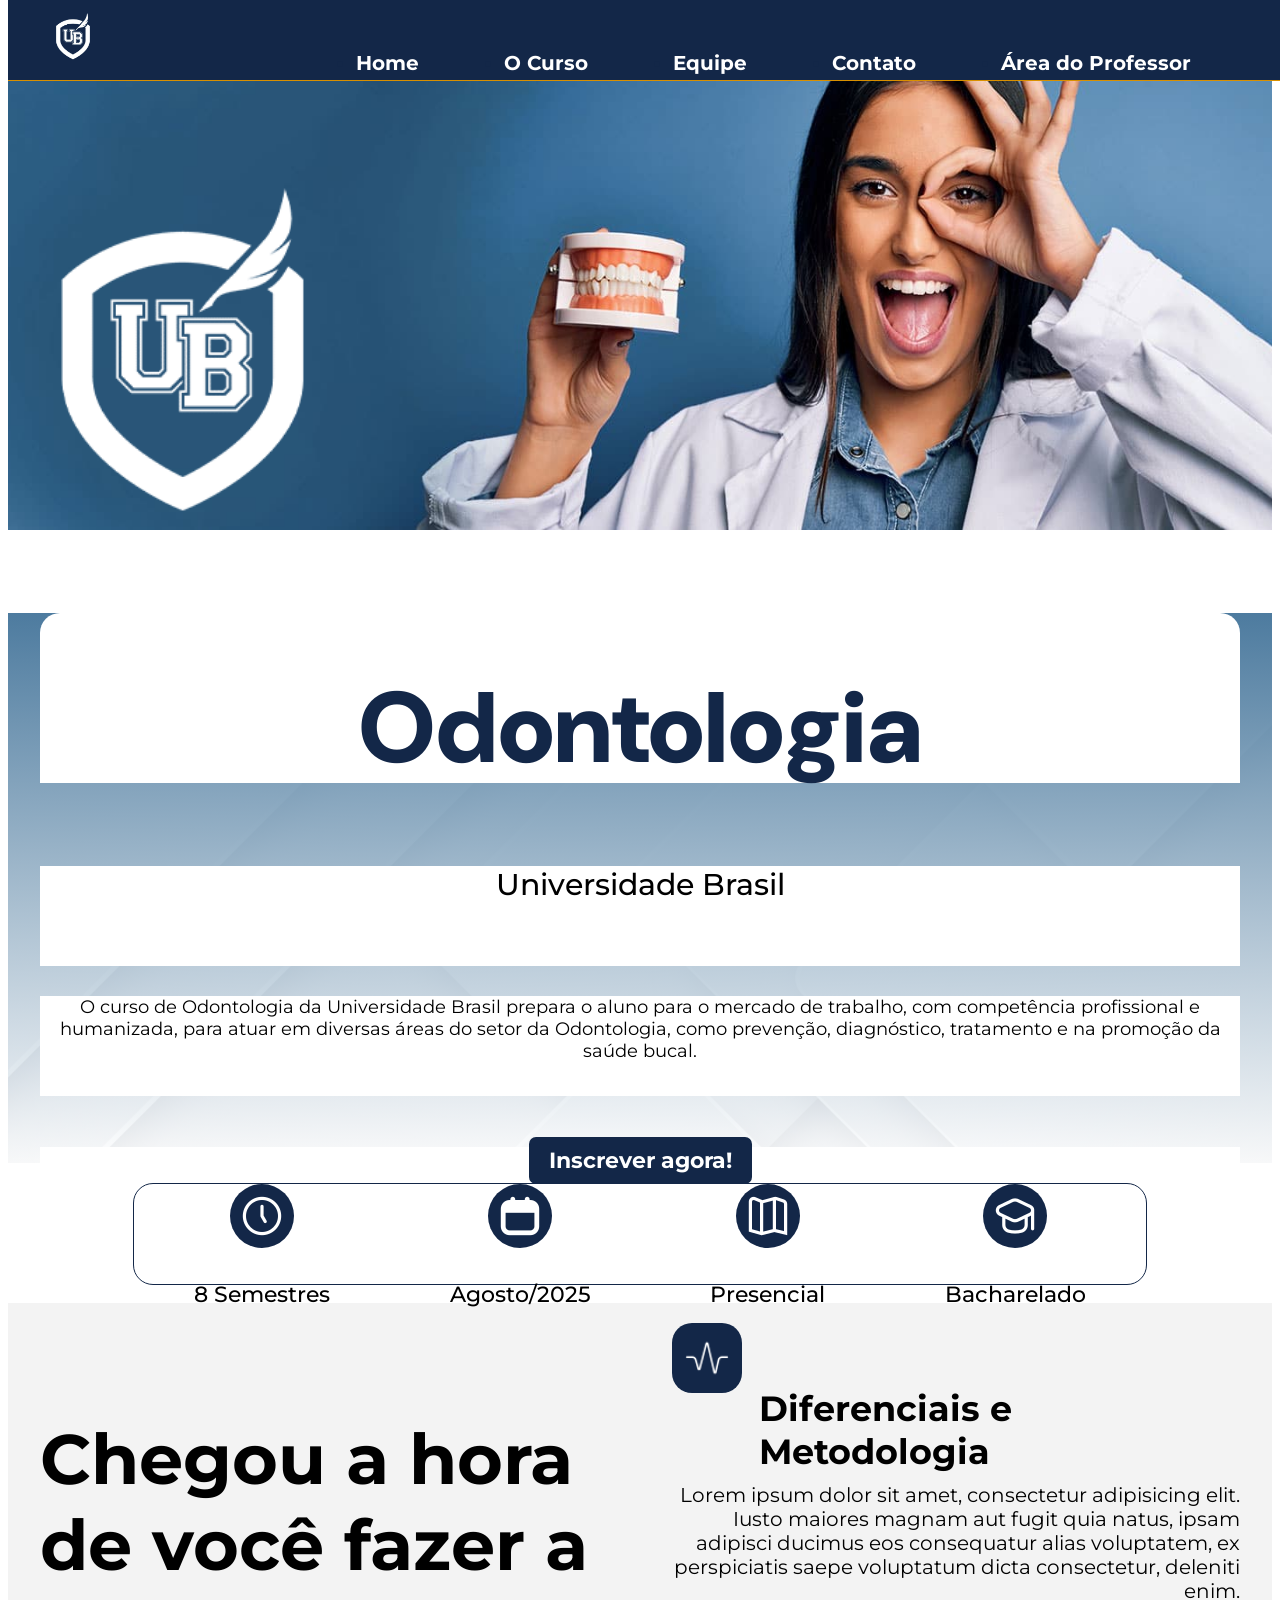
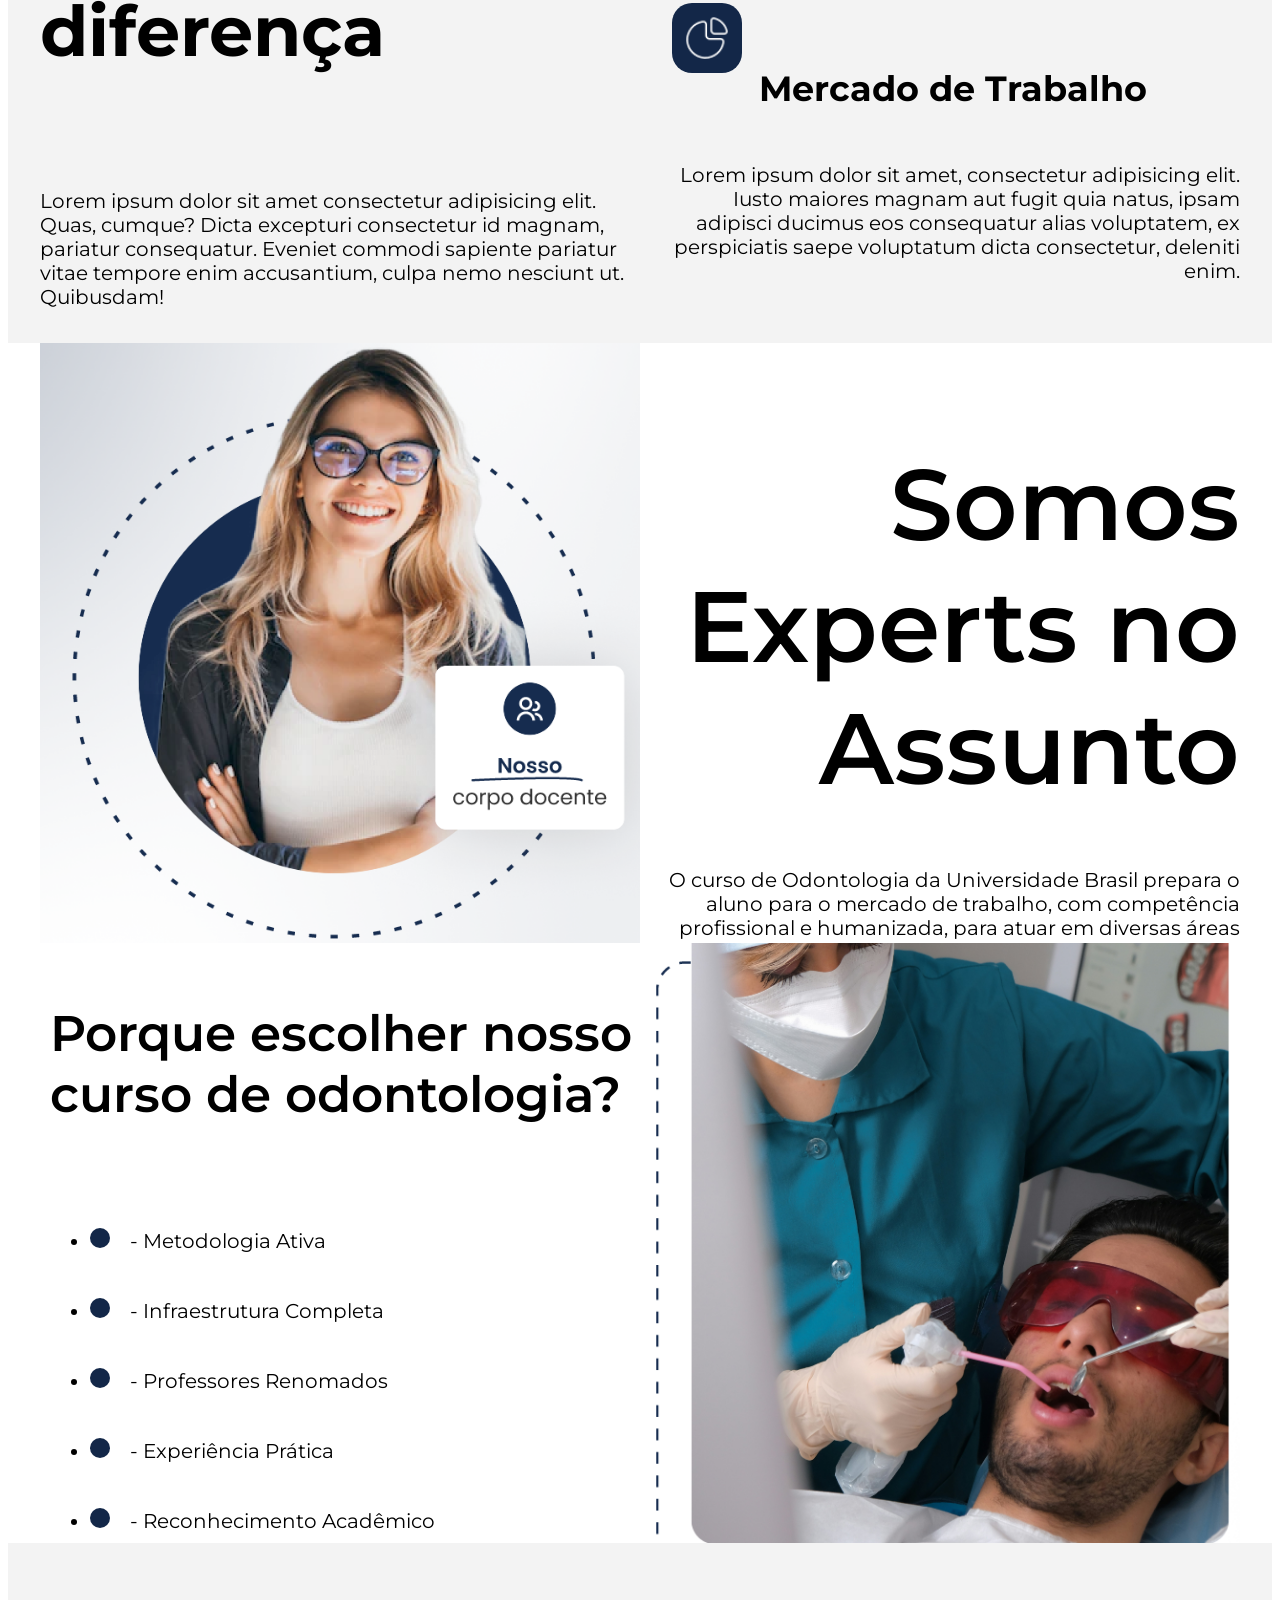
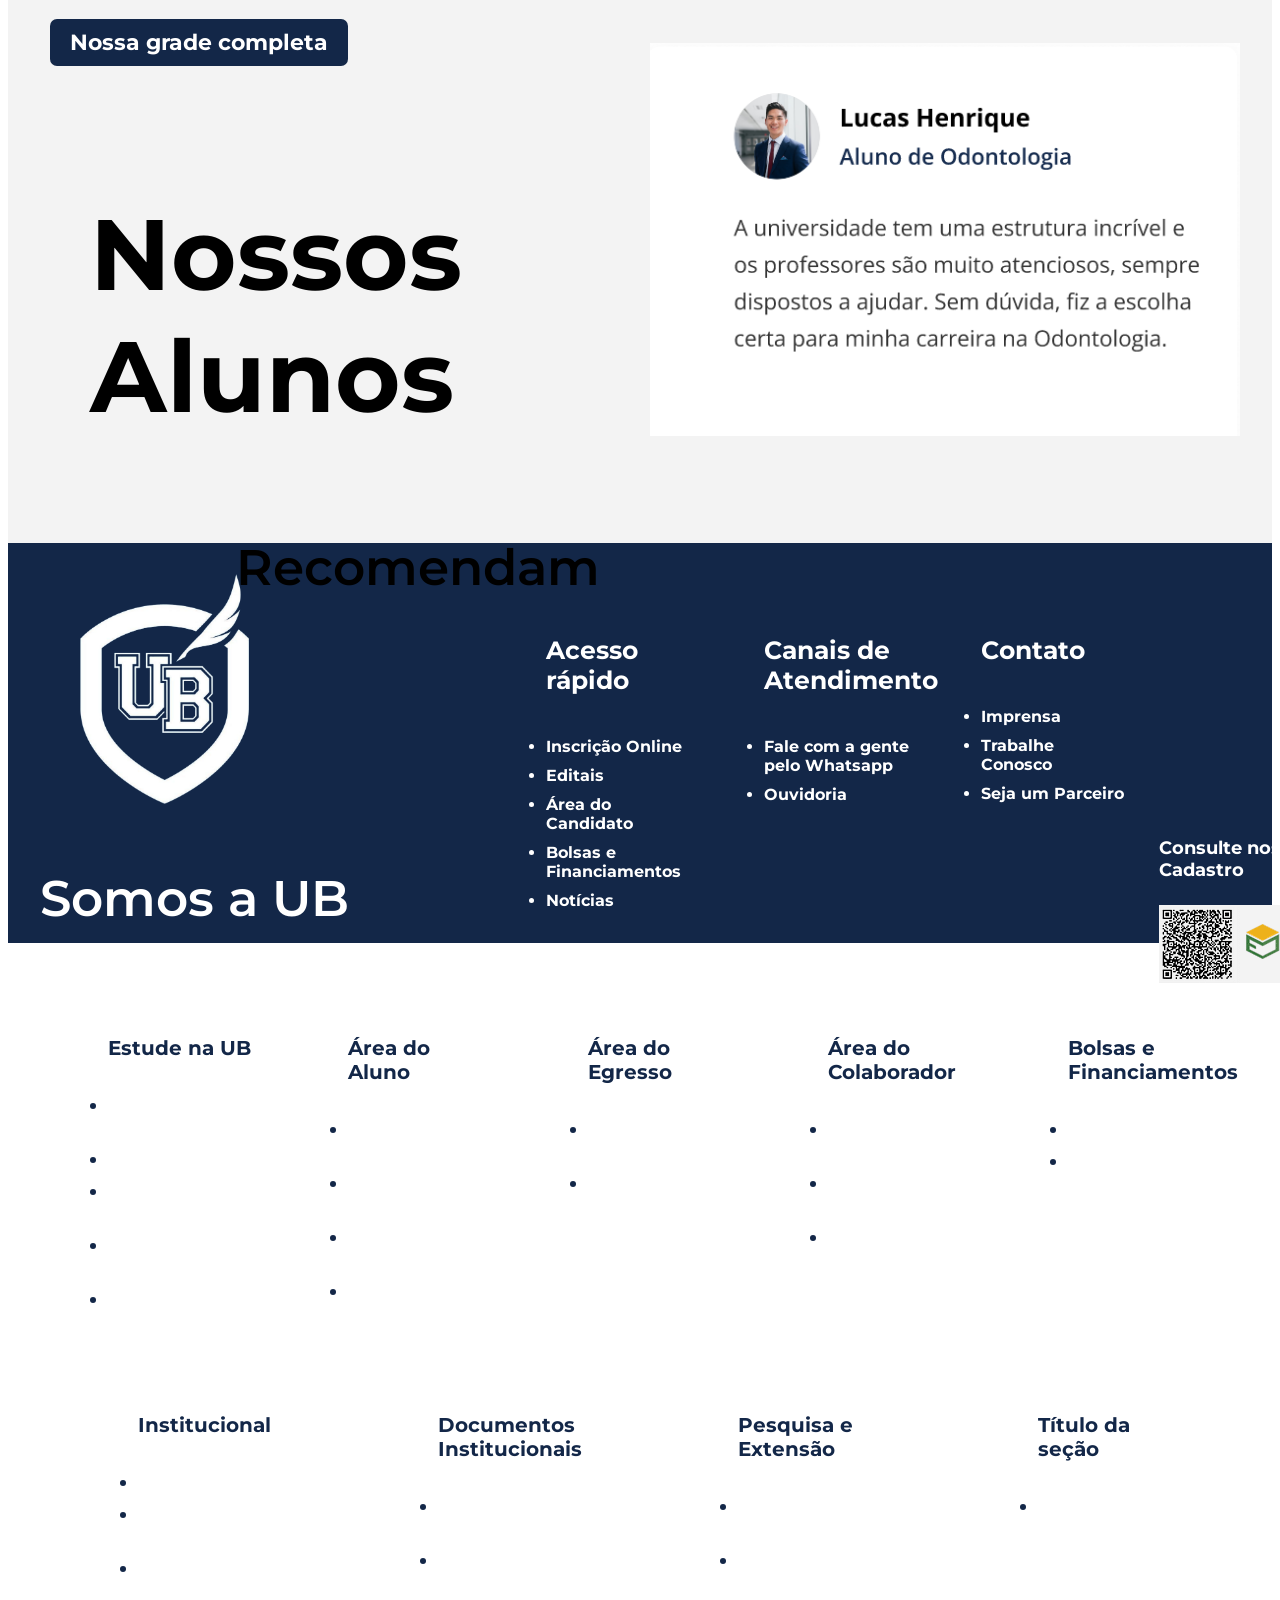
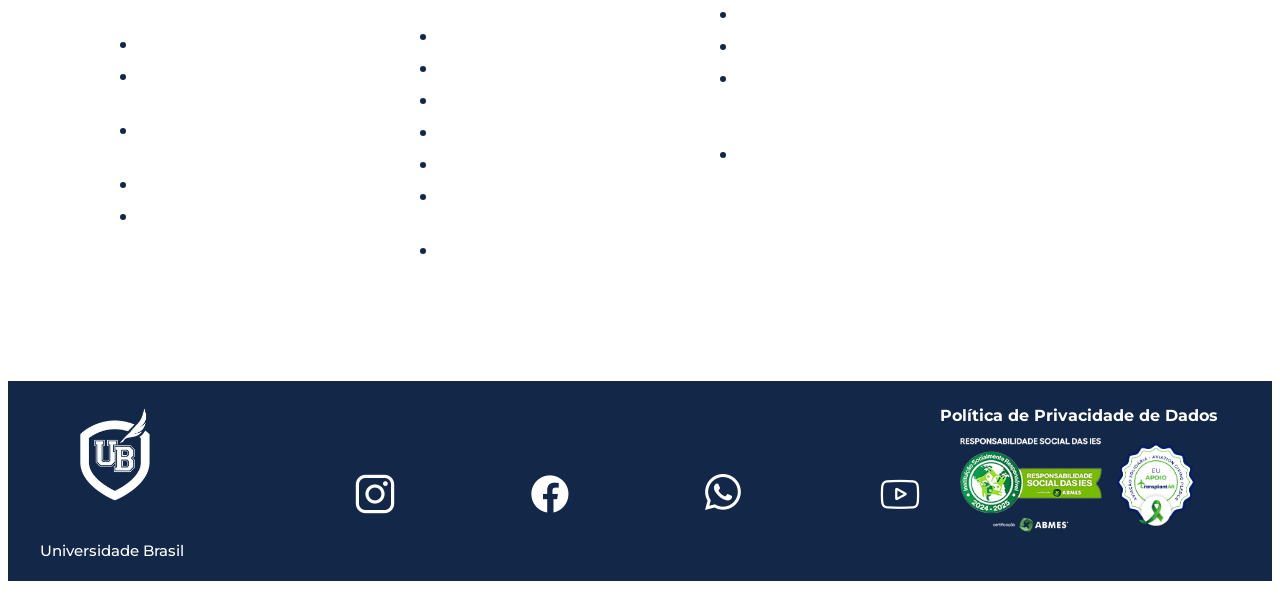
==== commit 00a7f8a6: "inserção dos links e nomes dos itens do footer" ====
--- a/index.html
+++ b/index.html
@@ -4,7 +4,7 @@
 <head>
     <meta charset="UTF-8">
     <meta name="viewport" content="width=device-width, initial-scale=1.0">
-    <link rel="shortcut icon" href="img/logo-ub-head.png" type="image/x-icon">
+    <link rel="shortcut icon" href="img/logo-ub-head.png" type="image/x-icon"> <!--Icone de aba-->
     <link rel="stylesheet" href="css/reset.css">
     <link rel="stylesheet" type="text/css" href="slick/slick.css" />
     <link rel="stylesheet" type="text/css" href="slick/slick-theme.css" />
@@ -12,47 +12,48 @@
     <link rel="stylesheet" href="css/style.css">
     <title>Odontologia - Universidade Brasil</title>
 </head>
+<!-- Ínicio do body -->
 
 <body>
+    <!-- Inicio do cabeçalho/Menu -->
     <header>
         <section class="site">
             <h1>Universidade Brasil</h1>
             <div>
-
                 <nav>
                     <ul>
                         <li><a href="index.html">Home</a></li>
                         <li><a href="curso.html">O Curso</a></li>
                         <!-- <li><a href="#servico">Serviço</a></li> -->
                         <li><a href="professores.html">Equipe</a></li>
-                        <!-- <li><a href="#">Contato</a></li> -->
+                        <li><a href="contato.html">Contato</a></li>
                         <li><a href="login.html">Área do Professor</a></li>
                     </ul>
                 </nav>
             </div>
         </section>
     </header>
-
+    <!-- Fim do cabeçalho/Menu -->
     <main>
-        <section class="banner"><article class="logo-ub"></article></section>
+        <section class="banner">
+            <article class="logo-ub"></article>
+        </section><!--Banner -->
         <section class="panel">
             <article class="site">
                 <div>
                     <h2>Odontologia</h2>
                     <h3>Universidade Brasil</h3>
                     <div>
-                        <p>Lorem ipsum dolor sit amet consectetur adipisicing elit. Reprehenderit rem consectetur porro
-                            error
-                            delectus enim vero. Consectetur, dignissimos a expedita laborum rem, at culpa nemo dolorem
-                            error
-                            cumque voluptatum alias!</p>
-                        <h6><a href="#">Inscrever agora!</a></h6>
+                        <p>O curso de Odontologia da Universidade Brasil prepara o aluno para o mercado de trabalho, com
+                            competência profissional e humanizada, para atuar em diversas áreas do setor da Odontologia,
+                            como prevenção, diagnóstico, tratamento e na promoção da saúde bucal.</p>
+                        <h6><a href="https://www.inscricoes.ubvestibular.com.br/?m=1">Inscrever agora!</a></h6>
                     </div>
                 </div>
             </article>
         </section>
         <section class="info">
-            <article class="">
+            <article class="site">
                 <div>
                     <img src="img/relogio-cinco.png" alt="Info">
                     <h4>8 Semestres</h4>
@@ -113,10 +114,9 @@
                 <div class="box1"></div>
                 <div class="box2">
                     <h3>Somos Experts no Assunto</h3>
-                    <p>Lorem ipsum dolor sit amet consectetur, adipisicing elit. Maxime enim temporibus facilis
-                        praesentium
-                        eligendi fuga quisquam illo, consequuntur dolor impedit, dolorum aliquam! Blanditiis voluptates
-                        cupiditate adipisci, suscipit velit facilis magnam.</p>
+                    <p>O curso de Odontologia da Universidade Brasil prepara o aluno para o mercado de trabalho, com
+                        competência profissional e humanizada, para atuar em diversas áreas do setor da Odontologia,
+                        como prevenção, diagnóstico, tratamento e na promoção da saúde bucal..</p>
                     <h6><a href="#">Conheça o corpo docente</a></h6>
                 </div>
             </article>
@@ -126,11 +126,12 @@
                 <div class="box1">
                     <h3>Porque escolher nosso curso de odontologia?</h3>
                     <ul>
-                        <li><img src="#" alt="">Frase curta do benefício</li>
-                        <li><img src="#" alt="">Frase curta do benefício</li>
-                        <li><img src="#" alt="">Frase curta do benefício</li>
-                        <li><img src="#" alt="">Frase curta do benefício</li>
-                        <li><img src="#" alt="">Frase curta do benefício</li>
+                        <li><img src="#" alt="">- Metodologia Ativa</li>
+                        <li><img src="#" alt="">- Infraestrutura Completa</li>
+                        <li><img src="#" alt="">- Professores Renomados</li>
+                        <li><img src="#" alt="">- Experiência Prática</li>
+                        <li><img src="#" alt="">- Reconhecimento Acadêmico
+</li>
                     </ul>
                     <h6><a href="#">Nossa grade completa</a></h6>
                 </div>
@@ -162,32 +163,31 @@
                 <div class="box2">
                     <div>
                         <ul>
-                            <h5>Título da seção</h5>
-                            <li>Item</li>
-                            <li>Item</li>
-                            <li>Item</li>
-                            <li>Item</li>
-                            <li>Item</li>
-                        </ul>
-                    </div>
-                    <div>
-                        <ul>
-                            <h5>Título da seção</h5>
-                            <li>Item</li>
-                            <li>Item</li>
-                            <li>Item</li>
-                            <li>Item</li>
-                            <li>Item</li>
-                        </ul>
-                    </div>
-                    <div>
-                        <ul>
-                            <h5>Título da seção</h5>
-                            <li>Item</li>
-                            <li>Item</li>
-                            <li>Item</li>
-                            <li>Item</li>
-                            <li>Item</li>
+                            <h5>Acesso rápido</h5>
+                            <li><a href="https://www.inscricoes.ubvestibular.com.br/?url">Inscrição Online</a></li>
+                            <li><a href="https://ub.edu.br/editais/">Editais</a></li>
+                            <li><a href="https://www.inscricoes.ubvestibular.com.br/enrollments-list">Área do
+                                    Candidato</a></li>
+                            <li><a href="https://ub.edu.br/bolsas-e-financiamentos/">Bolsas e Financiamentos</a></li>
+                            <li><a href="https://news.ub.edu.br/">Notícias</a></li>
+                        </ul>
+                    </div>
+                    <div>
+                        <ul>
+                            <h5>Canais de Atendimento</h5>
+                            <li><a href="https://api.whatsapp.com/send?phone=5501148586272">Fale com a gente pelo
+                                    Whatsapp</a></li>
+                            <li><a href="https://canal.ouvidordigital.com.br/ouvidoriaub">Ouvidoria</a></li>
+                        </ul>
+                    </div>
+                    <div>
+                        <ul>
+                            <h5>Contato</h5>
+                            <li><a href="https://ub.edu.br/imprensa/">Imprensa</a></li>
+                            <li><a
+                                    href="https://xkac5n-prd-portal.totvscloud.com.br:8081/RM/Rhu-BancoTalentos/#/RM/Rhu-BancoTalentos/home">Trabalhe
+                                    Conosco</a></li>
+                            <li><a href="https://ub.edu.br/empresas-parceiras/">Seja um Parceiro</a></li>
                         </ul>
                     </div>
                     <div class="mec">
@@ -197,108 +197,114 @@
                 </div>
             </article>
         </section>
-        
         <section class="footer-line-2">
             <article class="site">
                 <div class="line1">
                     <div class="box1">
                         <ul>
-                            <h5>Título da seção</h5>
-                            <li>Item</li>
-                            <li>Item</li>
-                            <li>Item</li>
-                            <li>Item</li>
-                            <li>Item</li>
+                            <h5>Estude na UB</h5>
+                            <li><a href="https://ub.edu.br/cursos/">Graduação Presencial</a></li>
+                            <li><a href="https://www.inscricoes.ubvestibular.com.br/?m=4">Graduação EaD</a></li>
+                            <li><a href="https://ub.edu.br/cursos/">Pós-graduação Presencial</a></li>
+                            <li><a href="https://curso.universidadebrasil.edu.br/">Pós-graduação EaD</a></li>
+                            <li><a href="https://curso.universidadebrasil.edu.br/">Cursos Livres</a></li>
                         </ul>
                     </div>
                     <div class="box2">
                         <ul>
-                            <h5>Título da seção</h5>
-                            <li>Item</li>
-                            <li>Item</li>
-                            <li>Item</li>
-                            <li>Item</li>
-                            <li>Item</li>
+                            <h5>Área do Aluno</h5>
+                            <li><a href="https://portal.ub.edu.br/FrameHTML/web/app/Edu/PortalEducacional/login/">Portal
+                                    do Aluno</a></li>
+                            <li><a href="https://curso.universidadebrasil.edu.br/">Ambiente Virtual</a></li>
+                            <li><a href="https://ub.edu.br/programas-de-apoio-ao-aluno/">Programas de Apoio</a></li>
+                            <li><a href="https://portal.office.com/">Acesso ao E-mail</a></li>
                         </ul>
                     </div>
                     <div class="box3">
                         <ul>
-                            <h5>Título da seção</h5>
-                            <li>Item</li>
-                            <li>Item</li>
-                            <li>Item</li>
-                            <li>Item</li>
-                            <li>Item</li>
+                            <h5>Área do Egresso</h5>
+                            <li><a href="https://portal.ub.edu.br/FrameHTML/web/app/Edu/PortalEducacional/login/">Portal
+                                    do Egresso</a></li>
+                            <li><a href="https://ub.edu.br/pesquisa-de-acompanhamento-do-egresso/">Programa de
+                                    Acompanhamento</a></li>
                         </ul>
                     </div>
                     <div class="box4">
                         <ul>
-                            <h5>Título da seção</h5>
-                            <li>Item</li>
-                            <li>Item</li>
-                            <li>Item</li>
-                            <li>Item</li>
-                            <li>Item</li>
+                            <h5>Área do Colaborador</h5>
+                            <li><a href="https://portal.ub.edu.br/Corpore.Net/Login.aspx">Portal do Colaborador</a></li>
+                            <li><a href="https://ub.edu.br/programa-de-capacitacao-de-professores/">Programa de
+                                    Capacitação</a></li>
+                            <li><a href="https://portal.office.com/">Acesso ao E-mail</a></li>
                         </ul>
                     </div>
                     <div class="box5">
                         <ul>
-                            <h5>Título da seção</h5>
-                            <li>Item</li>
-                            <li>Item</li>
-                            <li>Item</li>
-                            <li>Item</li>
-                            <li>Item</li>
-                        </ul>
-                    </div>
-                </div>
-
+                            <h5>Bolsas e Financiamentos</h5>
+                            <li><a href="https://ub.edu.br/bolsas-e-financiamentos/">Governamentais</a></li>
+                            <li><a href="https://ub.edu.br/bolsas-e-financiamentos/">Institucionais e Privados</a></li>
+                        </ul>
+                    </div>
+                </div>
                 <div class="line2">
                     <div class="box1">
                         <ul>
+                            <h5>Institucional</h5>
+                            <li><a href="https://ub.edu.br/nossa-historia/">Nossa História</a></li>
+                            <li><a href="https://ub.edu.br/campi-polos-e-colegio/">Campi, Polos e Colégios</a></li>
+                            <li><a href="https://ub.edu.br/hospitais-clinicas-e-nucleos/">Hospitais, Clínicas e
+                                    Núcleos</a></li>
+                            <li><a href="https://ub.edu.br/biblioteca/">Biblioteca</a></li>
+                            <li><a href="https://ub.edu.br/bolsas-e-financiamentos/">Bolsas e Financiamentos</a></li>
+                            <li><a href="https://ub.edu.br/responsabilidade-social/">Responsabilidade Social</a></li>
+                            <li><a href="https://ub.edu.br/internacionalizacao/">Internacionalização</a></li>
+                            <li><a href="https://ub.edu.br/comissao-propria-de-avaliacao/">Comissão Própria de
+                                    Avaliação</a></li>
+                        </ul>
+                    </div>
+                    <div class="box2">
+                        <ul>
+                            <h5>Documentos Institucionais</h5>
+                            <li><a
+                                    href="https://universidadebrasil.edu.br/portal/_biblioteca/paginas/arquivos/20221202152939.pdf">Regimento
+                                    Interno</a></li>
+                            <li><a href="https://ub.edu.br/wp-content/uploads/pdi-universidade-brasil.pdf">Plano de
+                                    Desenvolvimento Institucional</a></li>
+                            <li><a href="https://repositorio.ub.edu.br">Portarias</a></li>
+                            <li><a href="https://repositorio.ub.edu.br">Regulamentos</a></li>
+                            <li><a href="https://ub.edu.br/diplomas/">Diplomas</a></li>
+                            <li><a href="https://ub.edu.br/editais/">Editais</a></li>
+                            <li><a href="https://repositorio.ub.edu.br/">Relatórios</a></li>
+                            <li><a
+                                    href="https://repositorio.ub.edu.br/wp-content/uploads/2024/07/calendario_academico_discente_20242_v1-1.pdf">Calendário
+                                    Acadêmico</a></li>
+                            <li><a
+                                    href="https://portal.ub.edu.br/Corpore.Net/Source/Rpt-GeradorRelatoriosNet/RM.Rpt.Reports/Anonymous/RptFindReportByGuid.aspx">Autenticidade
+                                    de Documentos</a></li>
+                        </ul>
+                    </div>
+                    <div class="box3">
+                        <ul>
+                            <h5>Pesquisa e Extensão</h5>
+                            <li><a href="https://ub.edu.br/nucleo-de-inovacao/">Núcleo de Inovação</a></li>
+                            <li><a href="https://ub.edu.br/iniciacao-cientifica/">Iniciação Científica</a></li>
+                            <li><a href="https://periodicos.universidadebrasil.edu.br/">Revista Vida</a></li>
+                            <li><a href="https://ub.edu.br/contec-2025/">Contec</a></li>
+                            <li><a href="https://ub.edu.br/comite-de-etica-em-pesquisa/">Comitê de Ética em Pesquisa</a>
+                            </li>
+                            <li><a href="https://ub.edu.br/comite-de-etica-na-utilizacao-de-animais/">Comitê de Ética na
+                                    Utilização de Animais</a></li>
+                        </ul>
+                    </div>
+                    <div class="box4">
+                        <ul>
                             <h5>Título da seção</h5>
-                            <li>Item</li>
-                            <li>Item</li>
-                            <li>Item</li>
-                            <li>Item</li>
-                            <li>Item</li>
-                        </ul>
-                    </div>
-                    <div class="box2">
-                        <ul>
-                            <h5>Título da seção</h5>
-                            <li>Item</li>
-                            <li>Item</li>
-                            <li>Item</li>
-                            <li>Item</li>
-                            <li>Item</li>
-                        </ul>
-                    </div>
-                    <div class="box3">
-                        <ul>
-                            <h5>Título da seção</h5>
-                            <li>Item</li>
-                            <li>Item</li>
-                            <li>Item</li>
-                            <li>Item</li>
-                            <li>Item</li>
-                        </ul>
-                    </div>
-                    <div class="box4">
-                        <ul>
-                            <h5>Título da seção</h5>
-                            <li>Item</li>
-                            <li>Item</li>
-                            <li>Item</li>
-                            <li>Item</li>
-                            <li>Item</li>
-                        </ul>
-                    </div>
-                </div>
-            </article>
-        </section>
-
-
+                            <li><a href="https://news.ub.edu.br/">Notícias</a></li>
+                        </ul>
+                    </div>
+                </div>
+            </article>
+        </section>
         <section class="footer-line-3">
             <article class="site">
                 <div class="box1">
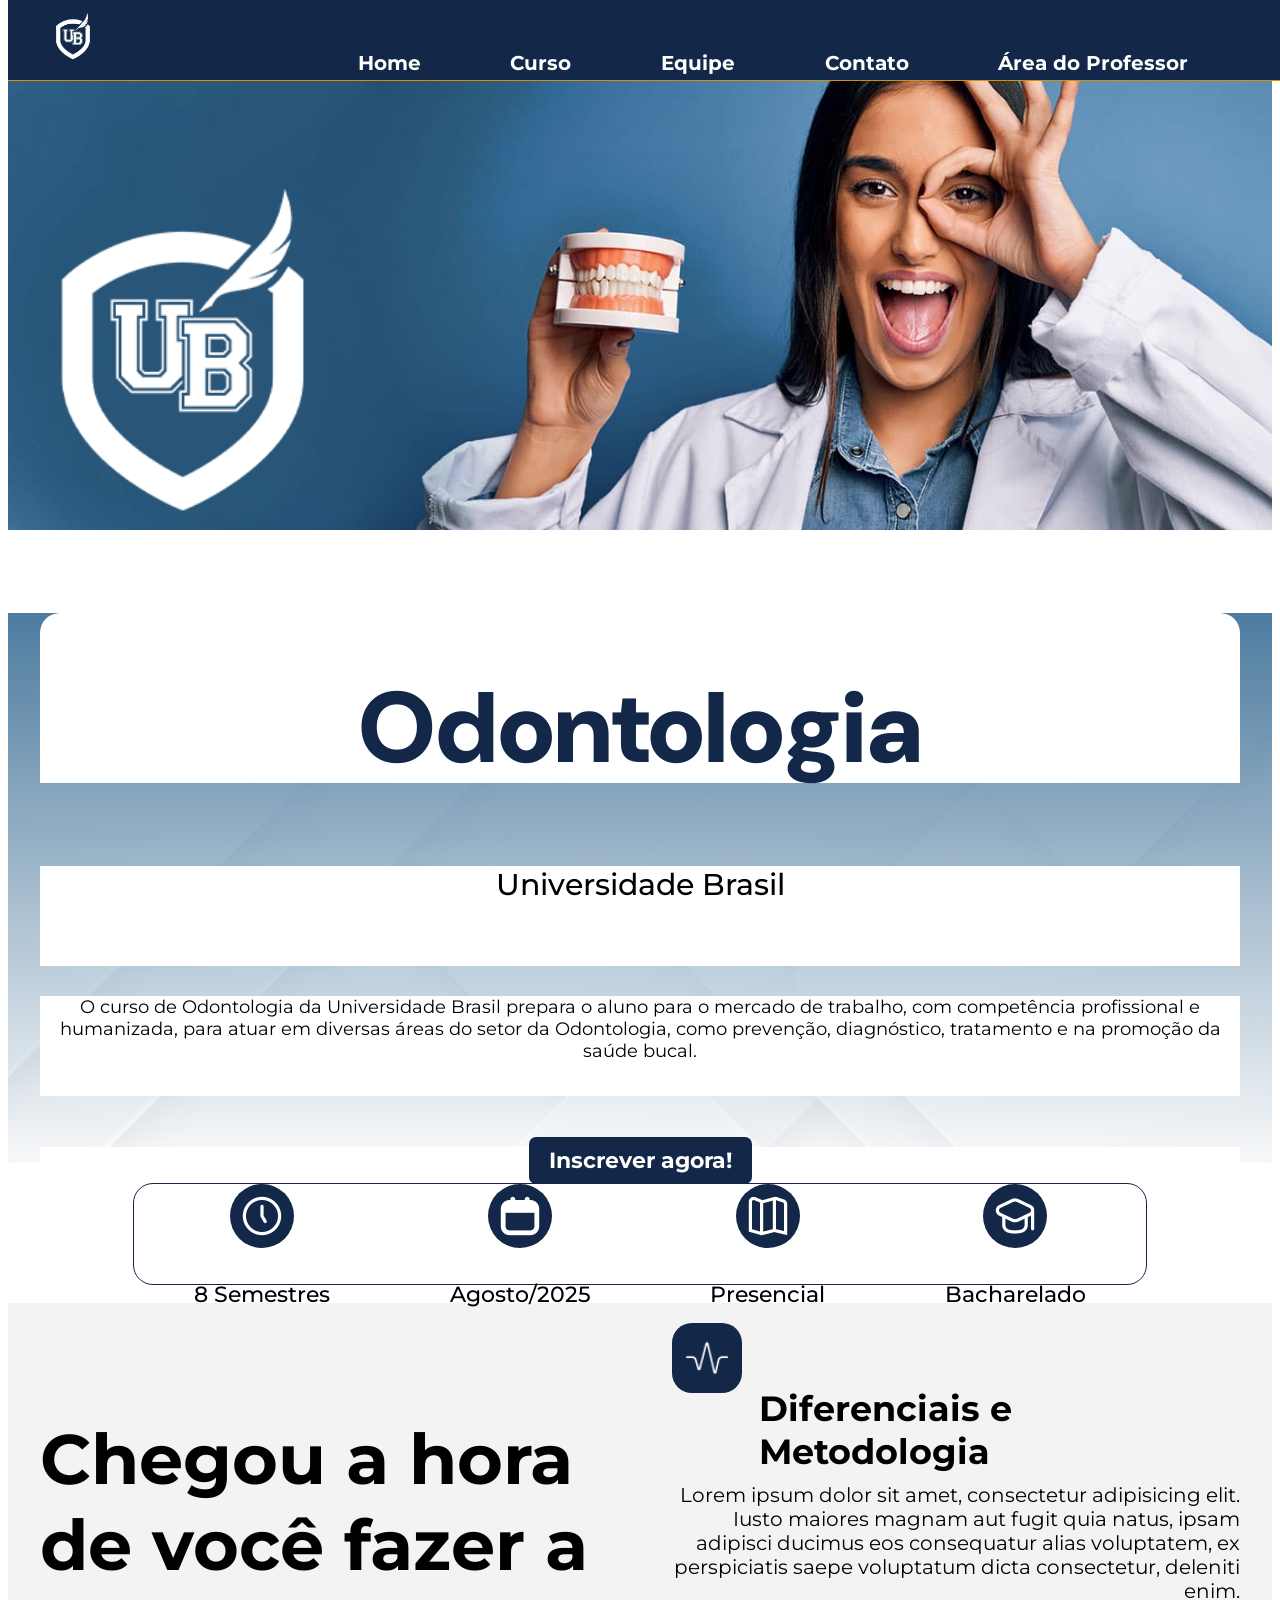
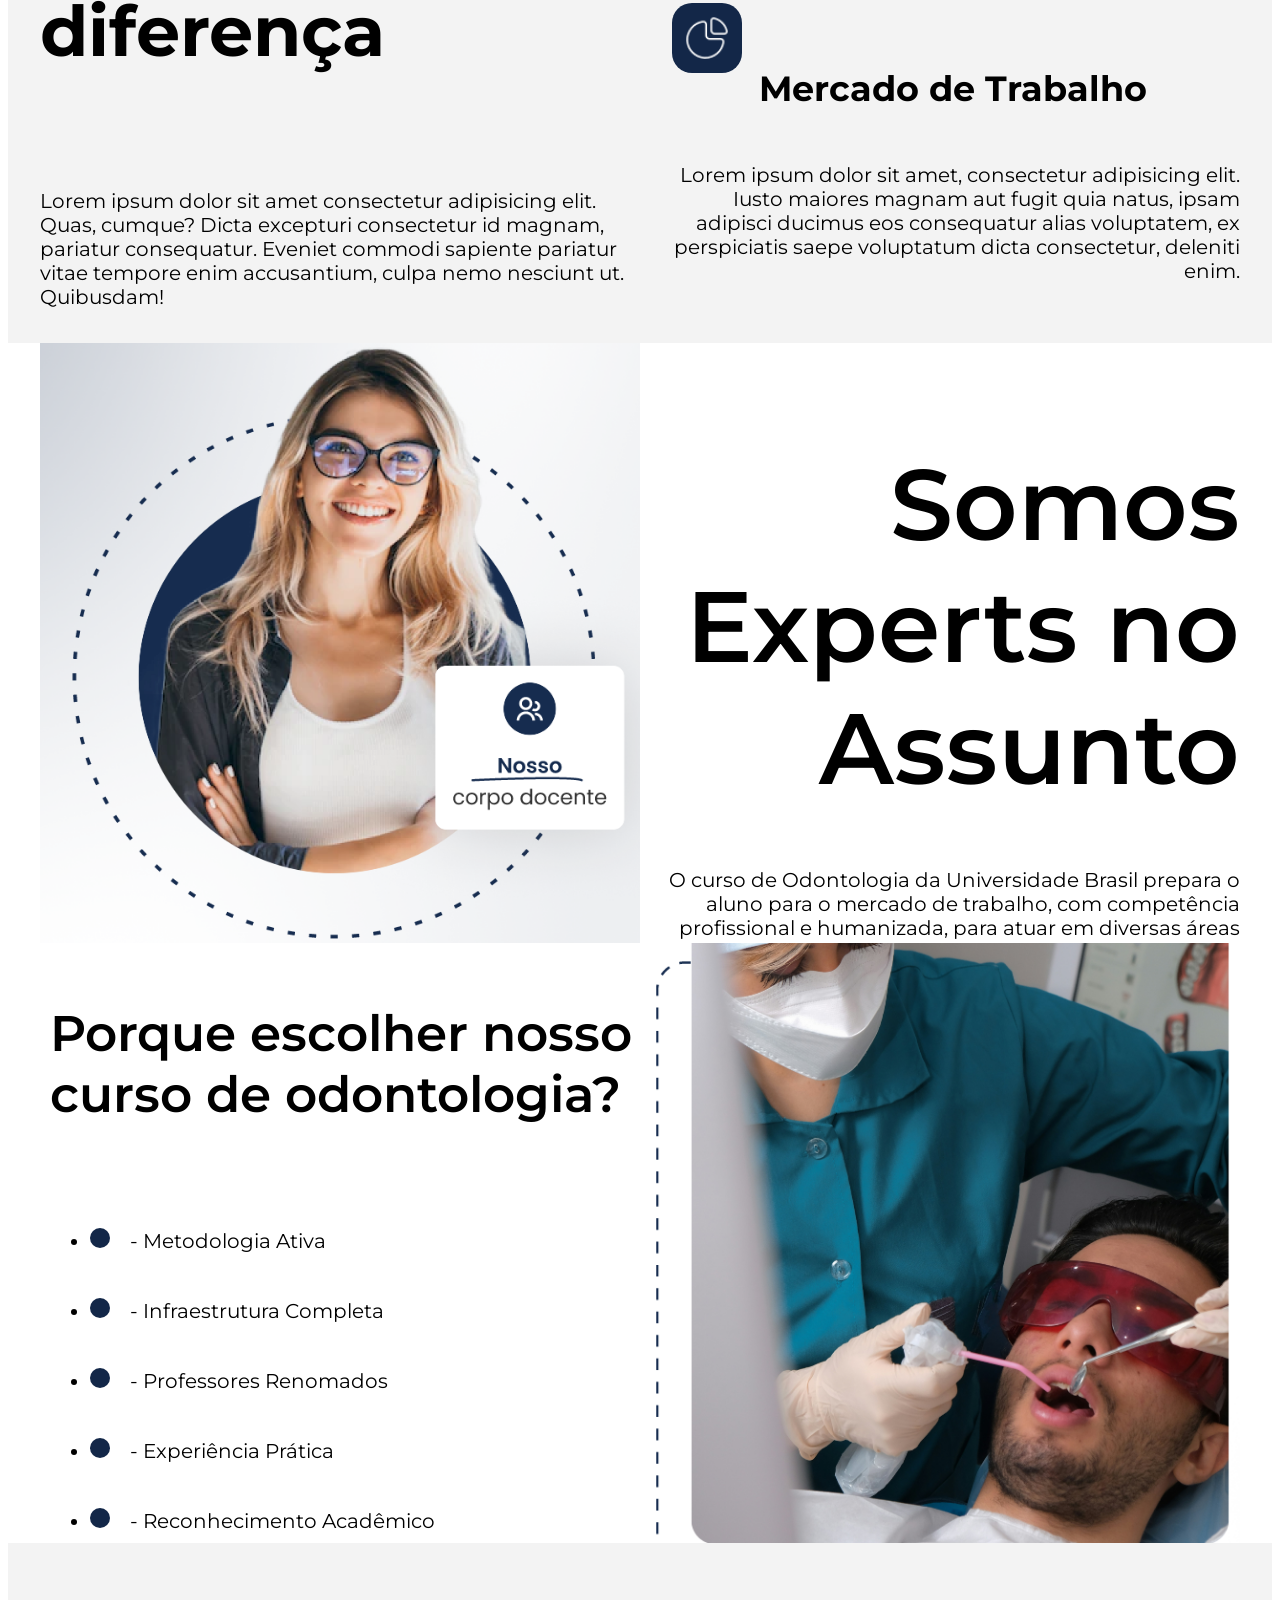
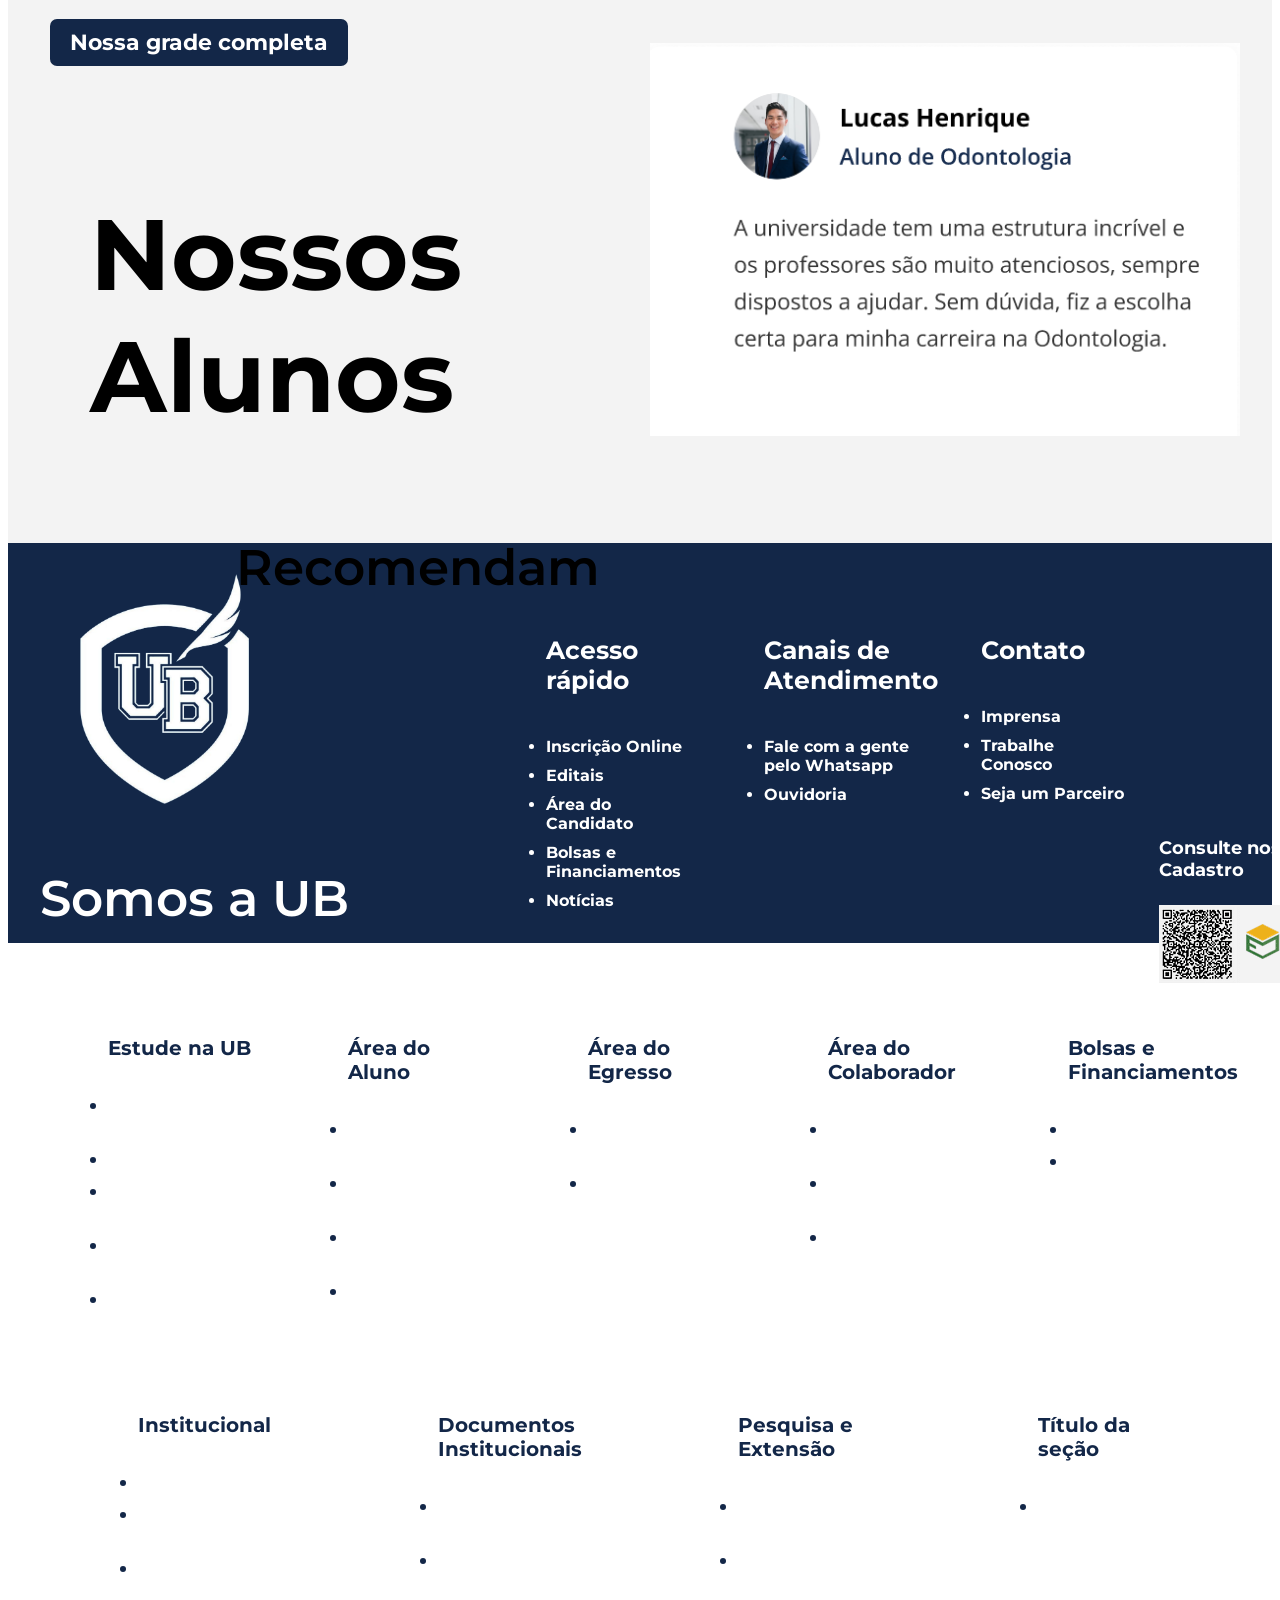
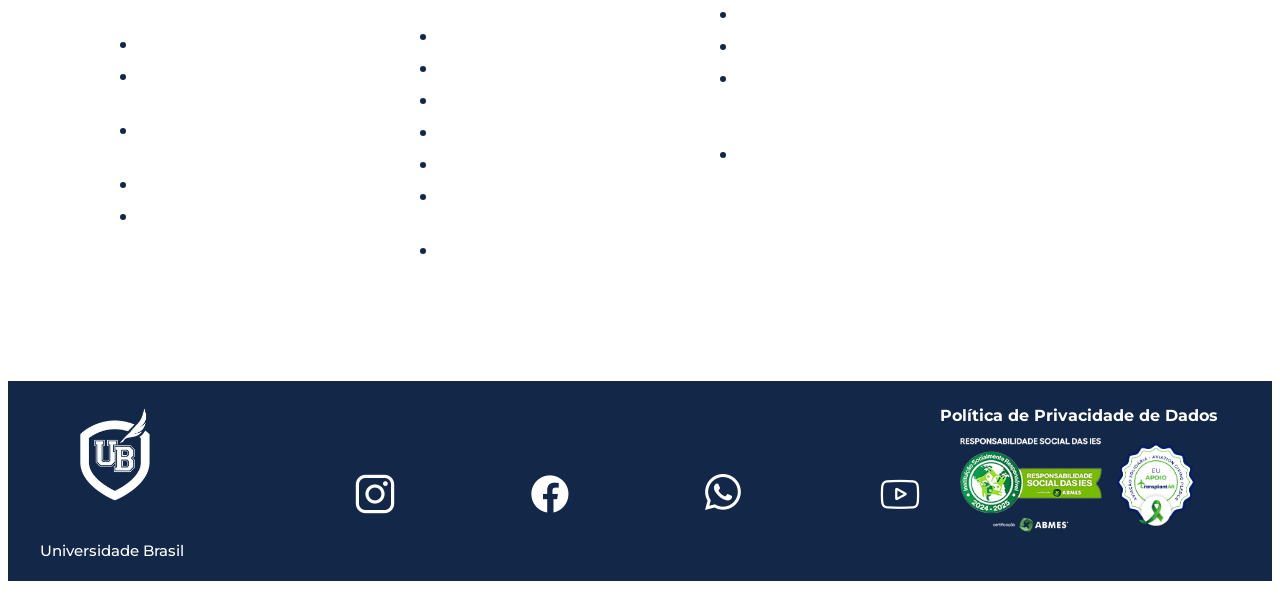
==== commit cc7cf552: "correções" ====
--- a/index.html
+++ b/index.html
@@ -23,7 +23,7 @@
                 <nav>
                     <ul>
                         <li><a href="index.html">Home</a></li>
-                        <li><a href="curso.html">O Curso</a></li>
+                        <li><a href="curso.html">Curso</a></li>
                         <!-- <li><a href="#servico">Serviço</a></li> -->
                         <li><a href="professores.html">Equipe</a></li>
                         <li><a href="contato.html">Contato</a></li>
@@ -109,7 +109,6 @@
             </article>
         </section>
         <section class="docente">
-
             <article class="site">
                 <div class="box1"></div>
                 <div class="box2">
@@ -131,9 +130,9 @@
                         <li><img src="#" alt="">- Professores Renomados</li>
                         <li><img src="#" alt="">- Experiência Prática</li>
                         <li><img src="#" alt="">- Reconhecimento Acadêmico
-</li>
+                        </li>
                     </ul>
-                    <h6><a href="#">Nossa grade completa</a></h6>
+                    <h6><a href="curso.html#grade">Nossa grade completa</a></h6>
                 </div>
                 <div class="box2"></div>
             </article>
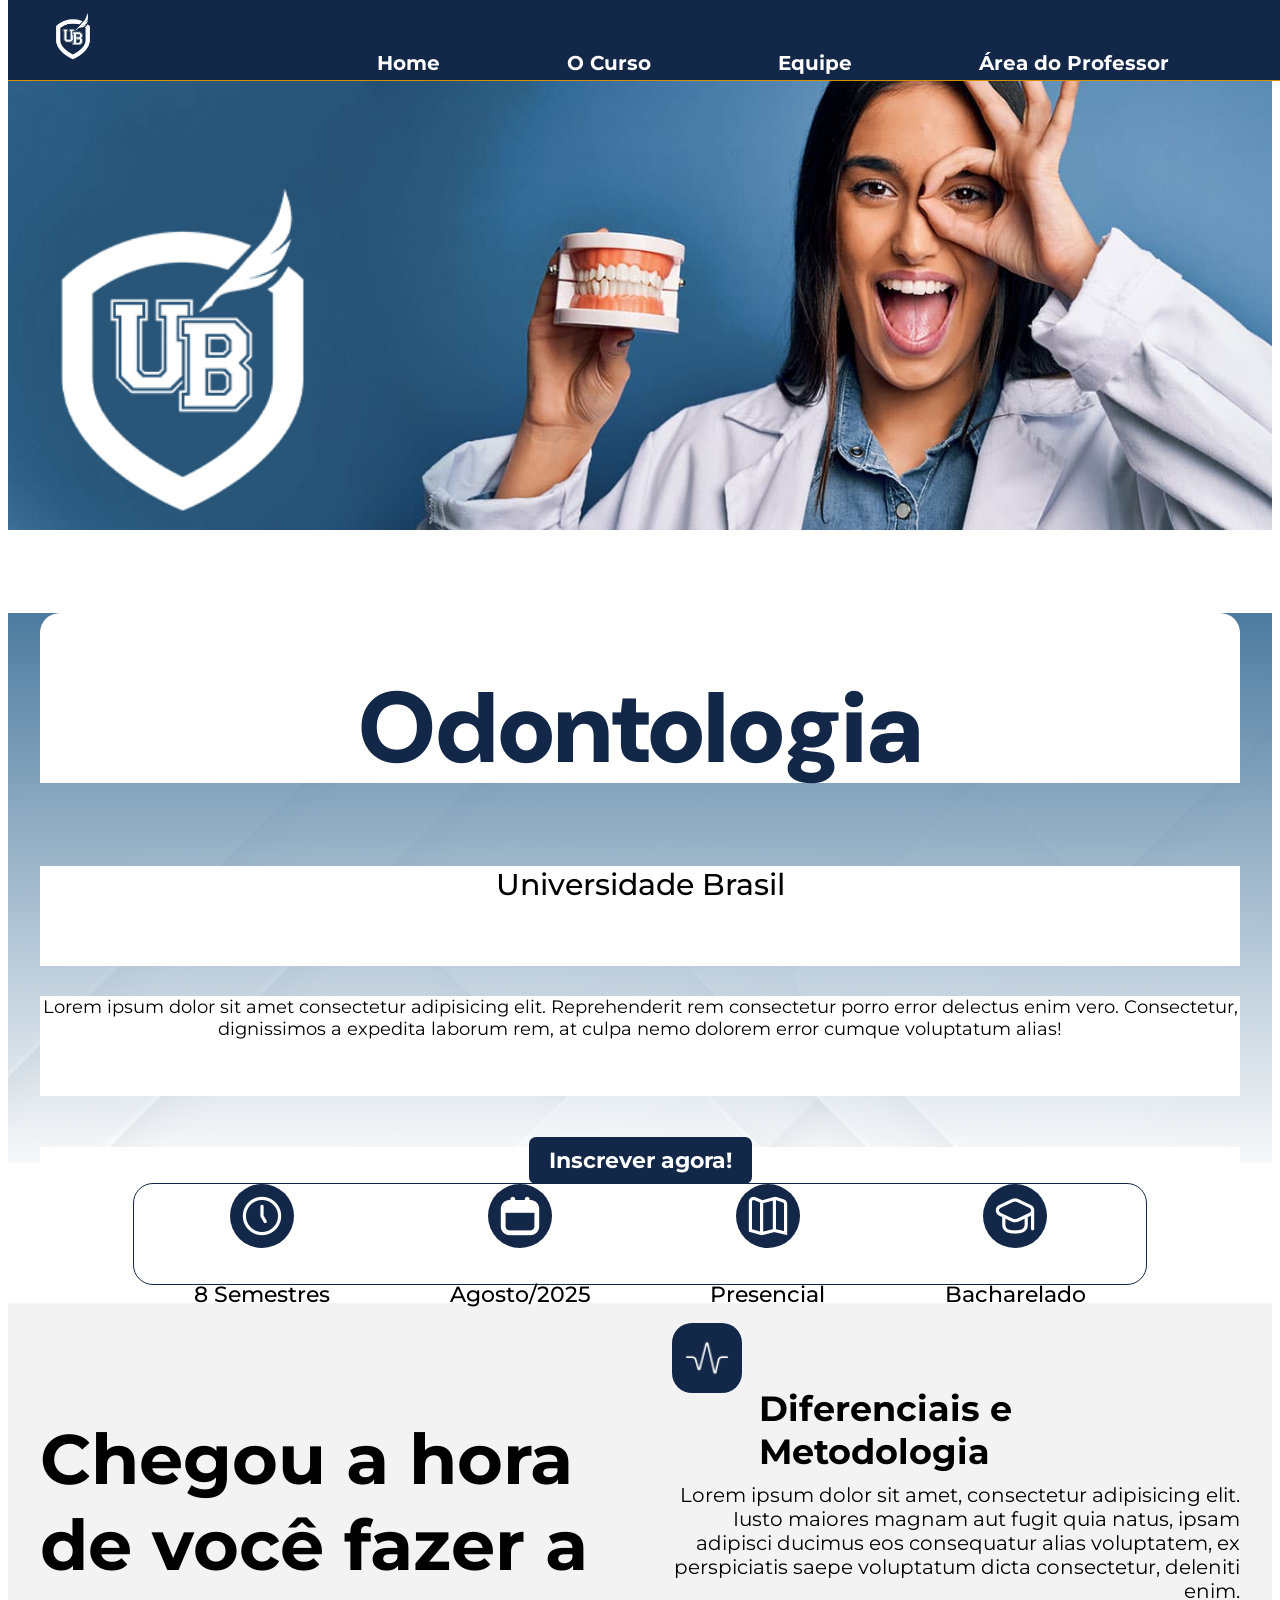
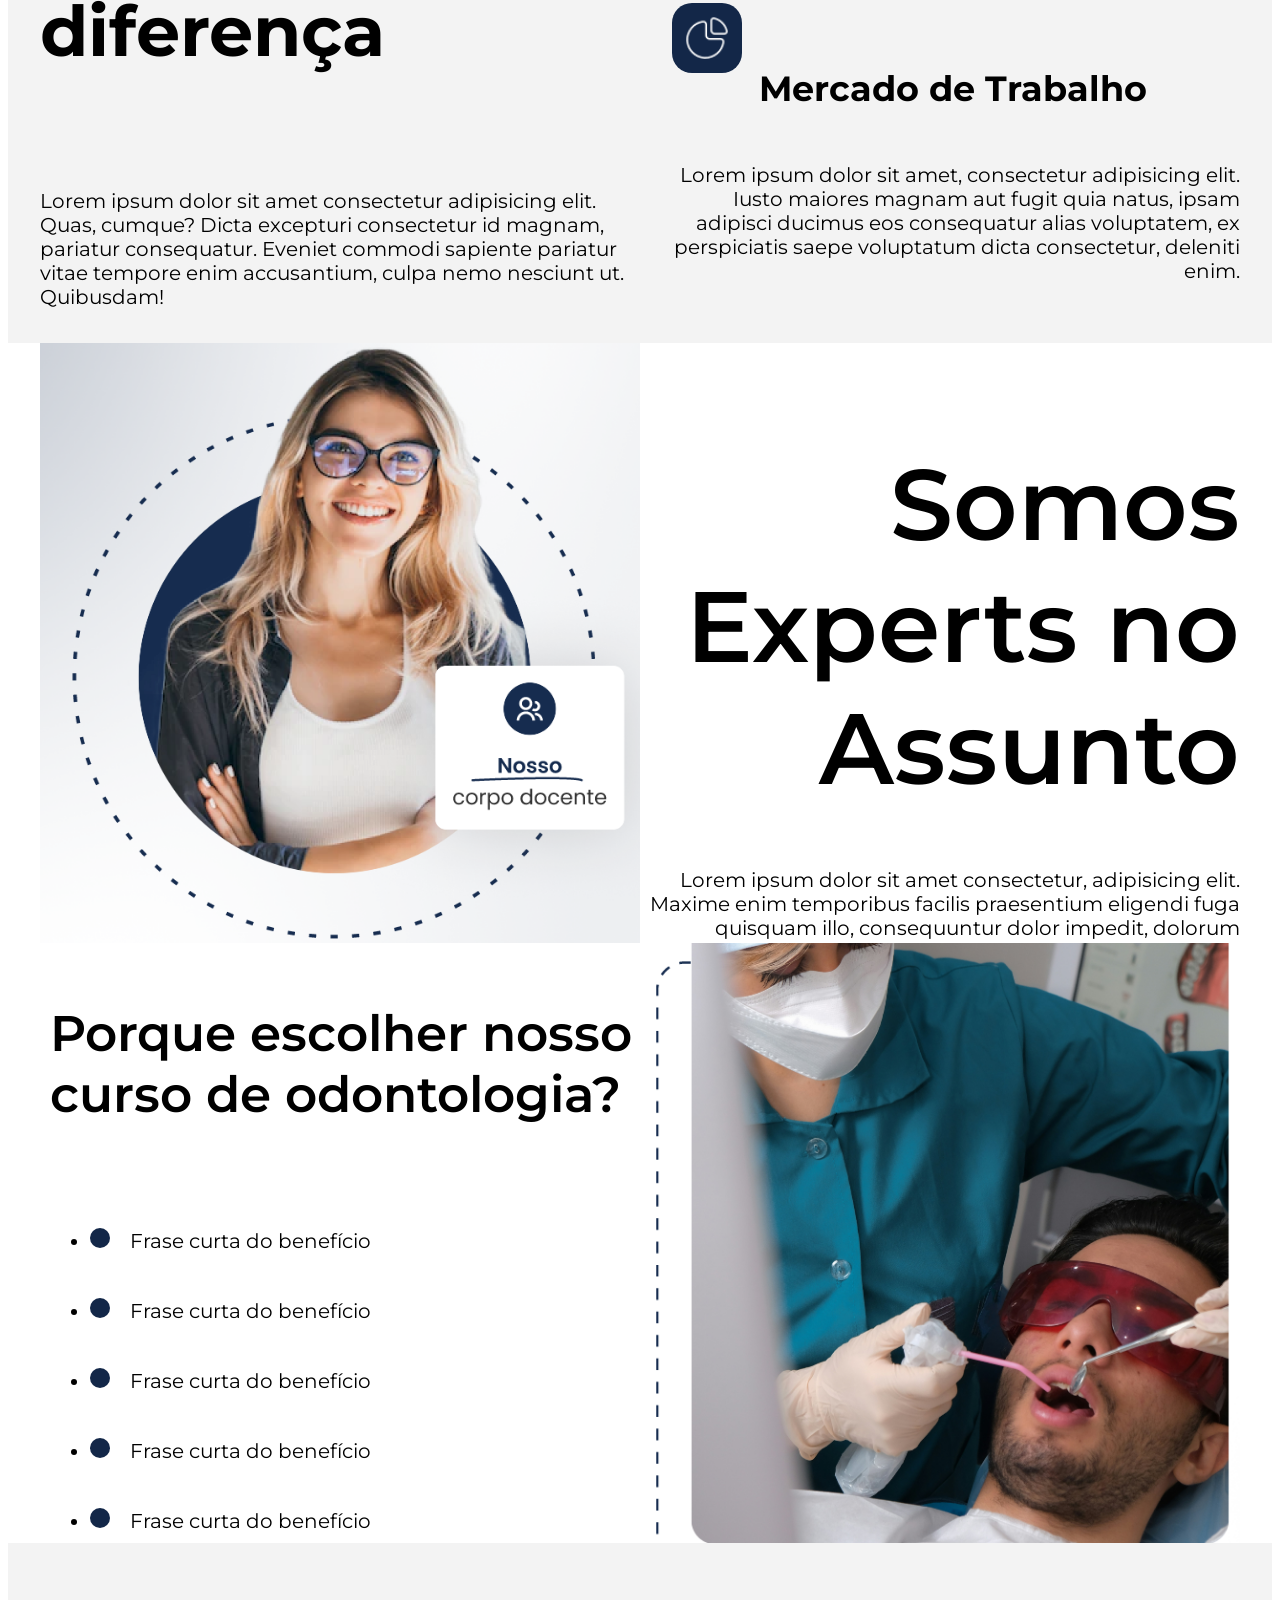
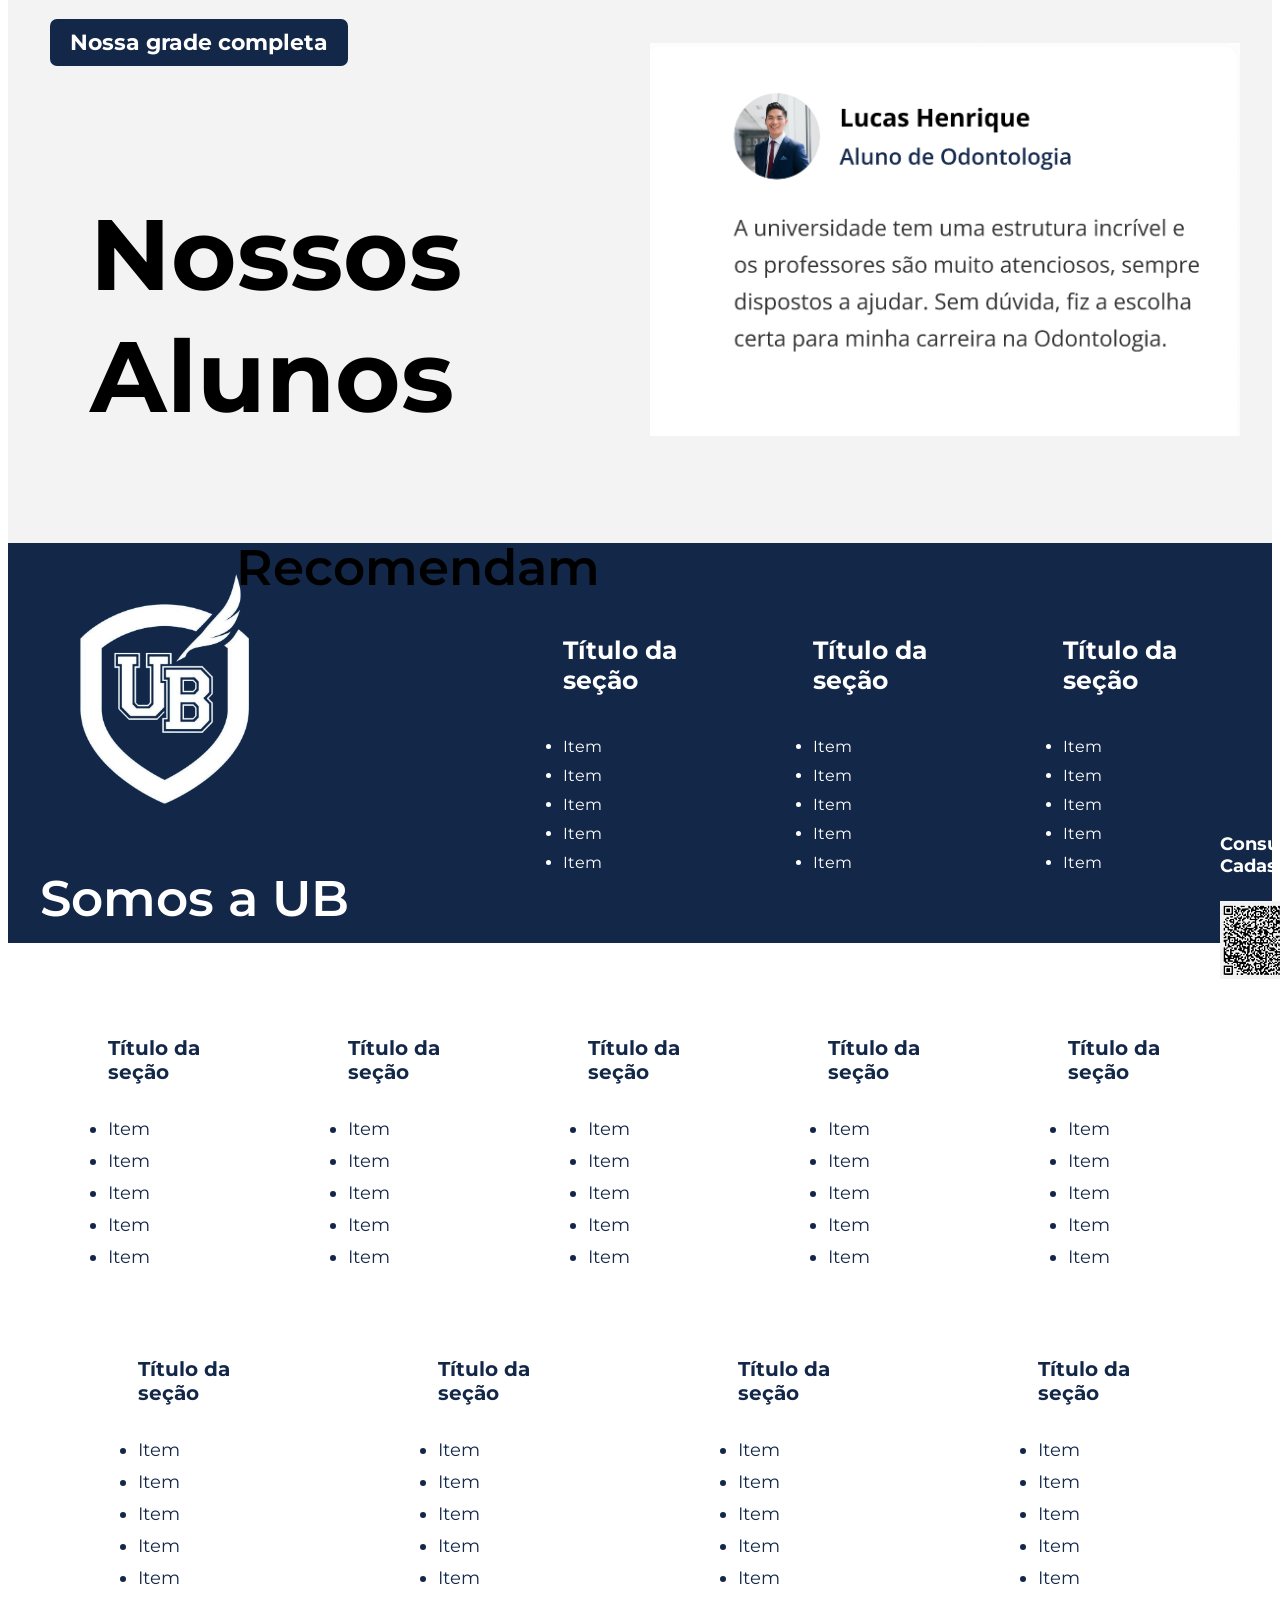
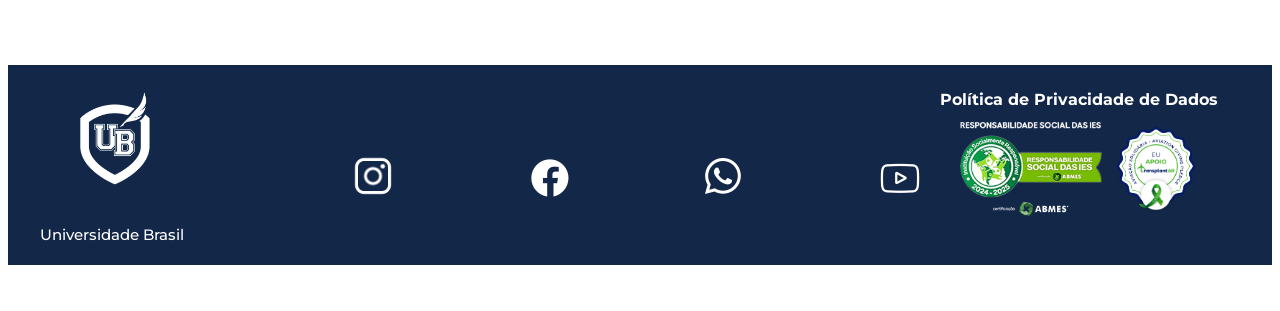
==== commit 6ee70f7b: "home,header,footer responsivo" ====
--- a/index.html
+++ b/index.html
@@ -2,339 +2,341 @@
 <html lang="pt-br">
 
 <head>
-    <meta charset="UTF-8">
-    <meta name="viewport" content="width=device-width, initial-scale=1.0">
-    <link rel="shortcut icon" href="img/logo-ub-head.png" type="image/x-icon"> <!--Icone de aba-->
-    <link rel="stylesheet" href="css/reset.css">
-    <link rel="stylesheet" type="text/css" href="slick/slick.css" />
-    <link rel="stylesheet" type="text/css" href="slick/slick-theme.css" />
-    <link rel="stylesheet" href="css/header-footer.css">
-    <link rel="stylesheet" href="css/style.css">
-    <title>Odontologia - Universidade Brasil</title>
+  <meta charset="UTF-8">
+  <meta name="viewport" content="width=device-width, initial-scale=1.0">
+  <link rel="shortcut icon" href="img/logo-ub-head.png" type="image/x-icon">
+  <link rel="stylesheet" href="css/reset.css">
+  <link rel="stylesheet" type="text/css" href="slick/slick.css" />
+  <link rel="stylesheet" type="text/css" href="slick/slick-theme.css" />
+  <link rel="stylesheet" href="css/style.css">
+  <link rel="stylesheet" href="css/header-footer.css">
+
+  <title>Odontologia - Universidade Brasil</title>
 </head>
-<!-- Ínicio do body -->
 
 <body>
-    <!-- Inicio do cabeçalho/Menu -->
-    <header>
-        <section class="site">
-            <h1>Universidade Brasil</h1>
+  <header id="home">
+    <section class="site">
+      <h1>Universidade Brasil</h1>
+      <div>   
+        <nav>
+          <ul>
+            <li><a href="index.html">Home</a></li>
+            <li><a href="curso.html">O Curso</a></li>
+            <li><a href="professores.html">Equipe</a></li>
+            <li><a href="login.html">Área do Professor</a></li>
+          </ul>
+        </nav>
+      </div>
+    </section>
+  </header>
+
+  <main>
+    <section class="banner">
+      <article class="logo-ub"></article>
+    </section>
+    <section class="panel">
+      <article class="site">
+        <div>
+          <h2>Odontologia</h2>
+          <h3>Universidade Brasil</h3>
+          <div>
+            <p>Lorem ipsum dolor sit amet consectetur adipisicing elit. Reprehenderit rem consectetur porro
+              error
+              delectus enim vero. Consectetur, dignissimos a expedita laborum rem, at culpa nemo dolorem
+              error
+              cumque voluptatum alias!</p>
+            <h6><a href="#">Inscrever agora!</a></h6>
+          </div>
+        </div>
+      </article>
+    </section>
+    <section class="info">
+      <article class="linha">
+        <div>
+          <img src="img/relogio-cinco.png" alt="Info">
+          <h4>8 Semestres</h4>
+        </div>
+        <div>
+          <img src="img/calendario.png" alt="Info">
+          <h4>Agosto/2025</h4>
+        </div>
+        <div>
+          <img src="img/mapa.png" alt="Info">
+          <h4>Presencial</h4>
+        </div>
+        <div>
+          <img src="img/chapeu-de-graduacao.png" alt="Info">
+          <h4>Bacharelado</h4>
+        </div>
+      </article>
+    </section>
+    <section class="curso">
+      <article class="site">
+        <div id="box1">
+          <h4>Chegou a hora de você fazer a diferença</h4>
+          <p>Lorem ipsum dolor sit amet consectetur adipisicing elit. Quas, cumque? Dicta excepturi
+            consectetur id
+            magnam, pariatur consequatur. Eveniet commodi sapiente pariatur vitae tempore enim accusantium,
+            culpa nemo nesciunt ut. Quibusdam!</p>
+          <div class="img"></div>
+          <h5>5/5</h5>
+          <h6>Nota máxima no MEC</h6>
+        </div>
+        <div id="box2">
+          <div>
             <div>
-                <nav>
-                    <ul>
-                        <li><a href="index.html">Home</a></li>
-                        <li><a href="curso.html">Curso</a></li>
-                        <!-- <li><a href="#servico">Serviço</a></li> -->
-                        <li><a href="professores.html">Equipe</a></li>
-                        <li><a href="contato.html">Contato</a></li>
-                        <li><a href="login.html">Área do Professor</a></li>
-                    </ul>
-                </nav>
+              <img src="img/heart-rate.png" alt="Icone">
+              <h4>Diferenciais e Metodologia</h4>
             </div>
-        </section>
-    </header>
-    <!-- Fim do cabeçalho/Menu -->
-    <main>
-        <section class="banner">
-            <article class="logo-ub"></article>
-        </section><!--Banner -->
-        <section class="panel">
-            <article class="site">
-                <div>
-                    <h2>Odontologia</h2>
-                    <h3>Universidade Brasil</h3>
-                    <div>
-                        <p>O curso de Odontologia da Universidade Brasil prepara o aluno para o mercado de trabalho, com
-                            competência profissional e humanizada, para atuar em diversas áreas do setor da Odontologia,
-                            como prevenção, diagnóstico, tratamento e na promoção da saúde bucal.</p>
-                        <h6><a href="https://www.inscricoes.ubvestibular.com.br/?m=1">Inscrever agora!</a></h6>
-                    </div>
-                </div>
-            </article>
-        </section>
-        <section class="info">
-            <article class="site">
-                <div>
-                    <img src="img/relogio-cinco.png" alt="Info">
-                    <h4>8 Semestres</h4>
-                </div>
-                <div>
-                    <img src="img/calendario.png" alt="Info">
-                    <h4>Agosto/2025</h4>
-                </div>
-                <div>
-                    <img src="img/mapa.png" alt="Info">
-                    <h4>Presencial</h4>
-                </div>
-                <div>
-                    <img src="img/chapeu-de-graduacao.png" alt="Info">
-                    <h4>Bacharelado</h4>
-                </div>
-            </article>
-        </section>
-        <section class="curso">
-            <article class="site">
-                <div id="box1">
-                    <h4>Chegou a hora de você fazer a diferença</h4>
-                    <p>Lorem ipsum dolor sit amet consectetur adipisicing elit. Quas, cumque? Dicta excepturi
-                        consectetur id
-                        magnam, pariatur consequatur. Eveniet commodi sapiente pariatur vitae tempore enim accusantium,
-                        culpa nemo nesciunt ut. Quibusdam!</p>
-                    <div class="img"></div>
-                    <h5>5/5</h5>
-                    <h6>Nota máxima no MEC</h6>
-                </div>
-                <div id="box2">
-                    <div>
-                        <div>
-                            <img src="img/heart-rate.png" alt="Icone">
-                            <h4>Diferenciais e Metodologia</h4>
-                        </div>
-                        <p>Lorem ipsum dolor sit amet, consectetur adipisicing elit. Iusto maiores magnam aut fugit quia
-                            natus, ipsam adipisci ducimus eos consequatur alias voluptatem, ex perspiciatis saepe
-                            voluptatum
-                            dicta consectetur, deleniti enim.</p>
-                    </div>
-                    <div>
-                        <div>
-                            <img src="img/chart-pie-alt.png" alt="Icone">
-                            <h4>Mercado de Trabalho</h4>
-                        </div>
-                        <p>Lorem ipsum dolor sit amet, consectetur adipisicing elit. Iusto maiores magnam aut fugit quia
-                            natus, ipsam adipisci ducimus eos consequatur alias voluptatem, ex perspiciatis saepe
-                            voluptatum
-                            dicta consectetur, deleniti enim.</p>
-                    </div>
-                </div>
-            </article>
-        </section>
-        <section class="docente">
-            <article class="site">
-                <div class="box1"></div>
-                <div class="box2">
-                    <h3>Somos Experts no Assunto</h3>
-                    <p>O curso de Odontologia da Universidade Brasil prepara o aluno para o mercado de trabalho, com
-                        competência profissional e humanizada, para atuar em diversas áreas do setor da Odontologia,
-                        como prevenção, diagnóstico, tratamento e na promoção da saúde bucal..</p>
-                    <h6><a href="#">Conheça o corpo docente</a></h6>
-                </div>
-            </article>
-        </section>
-        <section class="expertise">
-            <article class="site">
-                <div class="box1">
-                    <h3>Porque escolher nosso curso de odontologia?</h3>
-                    <ul>
-                        <li><img src="#" alt="">- Metodologia Ativa</li>
-                        <li><img src="#" alt="">- Infraestrutura Completa</li>
-                        <li><img src="#" alt="">- Professores Renomados</li>
-                        <li><img src="#" alt="">- Experiência Prática</li>
-                        <li><img src="#" alt="">- Reconhecimento Acadêmico
-                        </li>
-                    </ul>
-                    <h6><a href="curso.html#grade">Nossa grade completa</a></h6>
-                </div>
-                <div class="box2"></div>
-            </article>
-        </section>
-        <section class="comentario">
-            <article class="site">
-                <div class="recomend">
-                    <h3>Nossos Alunos</h3>
-                    <h4>Recomendam</h4>
-                </div>
-                <div class="coments">
-                    <img src="img/coment01.png" alt="comentário">
-                    <img src="img/coment02.png" alt="comentário">
-                    <img src="img/coment03.png" alt="comentário">
-                    <img src="img/coment04.png" alt="comentário">
-                </div>
-            </article>
-        </section>
-    </main>
-    <footer>
-        <section class="footer-line-1">
-            <article class="site">
-                <div class="box1">
-                    <div class="logo-ub-footer"></div>
-                    <h3>Somos a UB</h3>
-                </div>
-                <div class="box2">
-                    <div>
-                        <ul>
-                            <h5>Acesso rápido</h5>
-                            <li><a href="https://www.inscricoes.ubvestibular.com.br/?url">Inscrição Online</a></li>
-                            <li><a href="https://ub.edu.br/editais/">Editais</a></li>
-                            <li><a href="https://www.inscricoes.ubvestibular.com.br/enrollments-list">Área do
-                                    Candidato</a></li>
-                            <li><a href="https://ub.edu.br/bolsas-e-financiamentos/">Bolsas e Financiamentos</a></li>
-                            <li><a href="https://news.ub.edu.br/">Notícias</a></li>
-                        </ul>
-                    </div>
-                    <div>
-                        <ul>
-                            <h5>Canais de Atendimento</h5>
-                            <li><a href="https://api.whatsapp.com/send?phone=5501148586272">Fale com a gente pelo
-                                    Whatsapp</a></li>
-                            <li><a href="https://canal.ouvidordigital.com.br/ouvidoriaub">Ouvidoria</a></li>
-                        </ul>
-                    </div>
-                    <div>
-                        <ul>
-                            <h5>Contato</h5>
-                            <li><a href="https://ub.edu.br/imprensa/">Imprensa</a></li>
-                            <li><a
-                                    href="https://xkac5n-prd-portal.totvscloud.com.br:8081/RM/Rhu-BancoTalentos/#/RM/Rhu-BancoTalentos/home">Trabalhe
-                                    Conosco</a></li>
-                            <li><a href="https://ub.edu.br/empresas-parceiras/">Seja um Parceiro</a></li>
-                        </ul>
-                    </div>
-                    <div class="mec">
-                        <h4>Consulte nosso Cadastro</h4>
-                        <img src="img/e-mec.png" alt="QRCode cadastro MEC">
-                    </div>
-                </div>
-            </article>
-        </section>
-        <section class="footer-line-2">
-            <article class="site">
-                <div class="line1">
-                    <div class="box1">
-                        <ul>
-                            <h5>Estude na UB</h5>
-                            <li><a href="https://ub.edu.br/cursos/">Graduação Presencial</a></li>
-                            <li><a href="https://www.inscricoes.ubvestibular.com.br/?m=4">Graduação EaD</a></li>
-                            <li><a href="https://ub.edu.br/cursos/">Pós-graduação Presencial</a></li>
-                            <li><a href="https://curso.universidadebrasil.edu.br/">Pós-graduação EaD</a></li>
-                            <li><a href="https://curso.universidadebrasil.edu.br/">Cursos Livres</a></li>
-                        </ul>
-                    </div>
-                    <div class="box2">
-                        <ul>
-                            <h5>Área do Aluno</h5>
-                            <li><a href="https://portal.ub.edu.br/FrameHTML/web/app/Edu/PortalEducacional/login/">Portal
-                                    do Aluno</a></li>
-                            <li><a href="https://curso.universidadebrasil.edu.br/">Ambiente Virtual</a></li>
-                            <li><a href="https://ub.edu.br/programas-de-apoio-ao-aluno/">Programas de Apoio</a></li>
-                            <li><a href="https://portal.office.com/">Acesso ao E-mail</a></li>
-                        </ul>
-                    </div>
-                    <div class="box3">
-                        <ul>
-                            <h5>Área do Egresso</h5>
-                            <li><a href="https://portal.ub.edu.br/FrameHTML/web/app/Edu/PortalEducacional/login/">Portal
-                                    do Egresso</a></li>
-                            <li><a href="https://ub.edu.br/pesquisa-de-acompanhamento-do-egresso/">Programa de
-                                    Acompanhamento</a></li>
-                        </ul>
-                    </div>
-                    <div class="box4">
-                        <ul>
-                            <h5>Área do Colaborador</h5>
-                            <li><a href="https://portal.ub.edu.br/Corpore.Net/Login.aspx">Portal do Colaborador</a></li>
-                            <li><a href="https://ub.edu.br/programa-de-capacitacao-de-professores/">Programa de
-                                    Capacitação</a></li>
-                            <li><a href="https://portal.office.com/">Acesso ao E-mail</a></li>
-                        </ul>
-                    </div>
-                    <div class="box5">
-                        <ul>
-                            <h5>Bolsas e Financiamentos</h5>
-                            <li><a href="https://ub.edu.br/bolsas-e-financiamentos/">Governamentais</a></li>
-                            <li><a href="https://ub.edu.br/bolsas-e-financiamentos/">Institucionais e Privados</a></li>
-                        </ul>
-                    </div>
-                </div>
-                <div class="line2">
-                    <div class="box1">
-                        <ul>
-                            <h5>Institucional</h5>
-                            <li><a href="https://ub.edu.br/nossa-historia/">Nossa História</a></li>
-                            <li><a href="https://ub.edu.br/campi-polos-e-colegio/">Campi, Polos e Colégios</a></li>
-                            <li><a href="https://ub.edu.br/hospitais-clinicas-e-nucleos/">Hospitais, Clínicas e
-                                    Núcleos</a></li>
-                            <li><a href="https://ub.edu.br/biblioteca/">Biblioteca</a></li>
-                            <li><a href="https://ub.edu.br/bolsas-e-financiamentos/">Bolsas e Financiamentos</a></li>
-                            <li><a href="https://ub.edu.br/responsabilidade-social/">Responsabilidade Social</a></li>
-                            <li><a href="https://ub.edu.br/internacionalizacao/">Internacionalização</a></li>
-                            <li><a href="https://ub.edu.br/comissao-propria-de-avaliacao/">Comissão Própria de
-                                    Avaliação</a></li>
-                        </ul>
-                    </div>
-                    <div class="box2">
-                        <ul>
-                            <h5>Documentos Institucionais</h5>
-                            <li><a
-                                    href="https://universidadebrasil.edu.br/portal/_biblioteca/paginas/arquivos/20221202152939.pdf">Regimento
-                                    Interno</a></li>
-                            <li><a href="https://ub.edu.br/wp-content/uploads/pdi-universidade-brasil.pdf">Plano de
-                                    Desenvolvimento Institucional</a></li>
-                            <li><a href="https://repositorio.ub.edu.br">Portarias</a></li>
-                            <li><a href="https://repositorio.ub.edu.br">Regulamentos</a></li>
-                            <li><a href="https://ub.edu.br/diplomas/">Diplomas</a></li>
-                            <li><a href="https://ub.edu.br/editais/">Editais</a></li>
-                            <li><a href="https://repositorio.ub.edu.br/">Relatórios</a></li>
-                            <li><a
-                                    href="https://repositorio.ub.edu.br/wp-content/uploads/2024/07/calendario_academico_discente_20242_v1-1.pdf">Calendário
-                                    Acadêmico</a></li>
-                            <li><a
-                                    href="https://portal.ub.edu.br/Corpore.Net/Source/Rpt-GeradorRelatoriosNet/RM.Rpt.Reports/Anonymous/RptFindReportByGuid.aspx">Autenticidade
-                                    de Documentos</a></li>
-                        </ul>
-                    </div>
-                    <div class="box3">
-                        <ul>
-                            <h5>Pesquisa e Extensão</h5>
-                            <li><a href="https://ub.edu.br/nucleo-de-inovacao/">Núcleo de Inovação</a></li>
-                            <li><a href="https://ub.edu.br/iniciacao-cientifica/">Iniciação Científica</a></li>
-                            <li><a href="https://periodicos.universidadebrasil.edu.br/">Revista Vida</a></li>
-                            <li><a href="https://ub.edu.br/contec-2025/">Contec</a></li>
-                            <li><a href="https://ub.edu.br/comite-de-etica-em-pesquisa/">Comitê de Ética em Pesquisa</a>
-                            </li>
-                            <li><a href="https://ub.edu.br/comite-de-etica-na-utilizacao-de-animais/">Comitê de Ética na
-                                    Utilização de Animais</a></li>
-                        </ul>
-                    </div>
-                    <div class="box4">
-                        <ul>
-                            <h5>Título da seção</h5>
-                            <li><a href="https://news.ub.edu.br/">Notícias</a></li>
-                        </ul>
-                    </div>
-                </div>
-            </article>
-        </section>
-        <section class="footer-line-3">
-            <article class="site">
-                <div class="box1">
-                    <h5></h5>
-                    <h6>Universidade Brasil</h6>
-                </div>
-                <div class="box2">
-                    <ul>
-                        <li><a href="https://www.instagram.com/universidadebrasiloficial/?hl=pt-br"
-                                class="instagram"></a></li>
-                        <li><a href="http://pt-br.facebook.com/universidadebrasilbr/" class="facebook"></a></li>
-                        <li><a href="https://api.whatsapp.com/send?phone=5501148586272" class="whatsapp"></a></li>
-                        <li><a href="https://www.youtube.com/channel/UCGAOwAKqnIDKLNn-dH4TU3A" class="youtube"></a></li>
-                    </ul>
-                    <small>Desenvolvido por ZPNJ (Zaion / Pedro / Nicolas / Jason)</small>
-                </div>
-                <div class="box3">
-                    <a href="https://universidadebrasil.edu.br/portal/_biblioteca/uploads/20220722213119.pdf">Política
-                        de Privacidade de Dados</a>
-                    <div>
-                        <img src="img/selo-abmes.png" alt="Selo ABMES">
-                        <img src="img/selo-adesao-transplantar.png" alt="Selo Transplantar">
-                    </div>
-                </div>
-            </article>
-        </section>
-    </footer>
+            <p>Lorem ipsum dolor sit amet, consectetur adipisicing elit. Iusto maiores magnam aut fugit quia
+              natus, ipsam adipisci ducimus eos consequatur alias voluptatem, ex perspiciatis saepe
+              voluptatum
+              dicta consectetur, deleniti enim.</p>
+          </div>
+          <div>
+            <div>
+              <img src="img/chart-pie-alt.png" alt="Icone">
+              <h4>Mercado de Trabalho</h4>
+            </div>
+            <p>Lorem ipsum dolor sit amet, consectetur adipisicing elit. Iusto maiores magnam aut fugit quia
+              natus, ipsam adipisci ducimus eos consequatur alias voluptatem, ex perspiciatis saepe
+              voluptatum
+              dicta consectetur, deleniti enim.</p>
+          </div>
+        </div>
+      </article>
+    </section>
+    <section class="docente">
+
+      <article class="site">
+        <div class="box1"></div>
+        <div class="box2">
+          <h3>Somos Experts no Assunto</h3>
+          <p>Lorem ipsum dolor sit amet consectetur, adipisicing elit. Maxime enim temporibus facilis
+            praesentium
+            eligendi fuga quisquam illo, consequuntur dolor impedit, dolorum aliquam! Blanditiis voluptates
+            cupiditate adipisci, suscipit velit facilis magnam.</p>
+          <h6><a href="#">Conheça o corpo docente</a></h6>
+        </div>
+      </article>
+    </section>
+    <section class="expertise">
+      <article class="site">
+        <div class="box1">
+          <h3>Porque escolher nosso curso de odontologia?</h3>
+          <ul>
+            <li><img src="#" alt="">Frase curta do benefício</li>
+            <li><img src="#" alt="">Frase curta do benefício</li>
+            <li><img src="#" alt="">Frase curta do benefício</li>
+            <li><img src="#" alt="">Frase curta do benefício</li>
+            <li><img src="#" alt="">Frase curta do benefício</li>
+          </ul>
+          <h6><a href="#">Nossa grade completa</a></h6>
+        </div>
+        <div class="box2"></div>
+      </article>
+    </section>
+    <section class="comentario">
+      <article class="site">
+        <div class="recomend">
+          <h3>Nossos Alunos</h3>
+          <h4>Recomendam</h4>
+        </div>
+        <div class="coments">
+          <img src="img/coment01.png" alt="comentário">
+          <img src="img/coment02.png" alt="comentário">
+          <img src="img/coment03.png" alt="comentário">
+          <img src="img/coment04.png" alt="comentário">
+        </div>
+      </article>
+    </section>
+  </main>
+  <footer>
+    <section class="footer-line-1">
+      <article class="site">
+        <div class="box1">
+          <div class="logo-ub-footer"></div>
+          <h3>Somos a UB</h3>
+        </div>
+        <div class="box2">
+          <div>
+            <ul>
+              <h5>Título da seção</h5>
+              <li>Item</li>
+              <li>Item</li>
+              <li>Item</li>
+              <li>Item</li>
+              <li>Item</li>
+            </ul>
+          </div>
+          <div>
+            <ul>
+              <h5>Título da seção</h5>
+              <li>Item</li>
+              <li>Item</li>
+              <li>Item</li>
+              <li>Item</li>
+              <li>Item</li>
+            </ul>
+          </div>
+          <div>
+            <ul>
+              <h5>Título da seção</h5>
+              <li>Item</li>
+              <li>Item</li>
+              <li>Item</li>
+              <li>Item</li>
+              <li>Item</li>
+            </ul>
+          </div>
+
+        </div>
+        <div class="mec">
+          <h4>Consulte nosso Cadastro</h4>
+          <img src="img/e-mec.png" alt="QRCode cadastro MEC">
+        </div>
+
+
+      </article>
+    </section>
+
+    <section class="footer-line-2">
+      <article class="site">
+        <div class="line1">
+          <div class="box1">
+            <ul>
+              <h5>Título da seção</h5>
+              <li>Item</li>
+              <li>Item</li>
+              <li>Item</li>
+              <li>Item</li>
+              <li>Item</li>
+            </ul>
+          </div>
+          <div class="box2">
+            <ul>
+              <h5>Título da seção</h5>
+              <li>Item</li>
+              <li>Item</li>
+              <li>Item</li>
+              <li>Item</li>
+              <li>Item</li>
+            </ul>
+          </div>
+          <div class="box3">
+            <ul>
+              <h5>Título da seção</h5>
+              <li>Item</li>
+              <li>Item</li>
+              <li>Item</li>
+              <li>Item</li>
+              <li>Item</li>
+            </ul>
+          </div>
+          <div class="box4">
+            <ul>
+              <h5>Título da seção</h5>
+              <li>Item</li>
+              <li>Item</li>
+              <li>Item</li>
+              <li>Item</li>
+              <li>Item</li>
+            </ul>
+          </div>
+          <div class="box5">
+            <ul>
+              <h5>Título da seção</h5>
+              <li>Item</li>
+              <li>Item</li>
+              <li>Item</li>
+              <li>Item</li>
+              <li>Item</li>
+            </ul>
+          </div>
+        </div>
+
+        <div class="line2">
+          <div class="box1">
+            <ul>
+              <h5>Título da seção</h5>
+              <li>Item</li>
+              <li>Item</li>
+              <li>Item</li>
+              <li>Item</li>
+              <li>Item</li>
+            </ul>
+          </div>
+          <div class="box2">
+            <ul>
+              <h5>Título da seção</h5>
+              <li>Item</li>
+              <li>Item</li>
+              <li>Item</li>
+              <li>Item</li>
+              <li>Item</li>
+            </ul>
+          </div>
+          <div class="box3">
+            <ul>
+              <h5>Título da seção</h5>
+              <li>Item</li>
+              <li>Item</li>
+              <li>Item</li>
+              <li>Item</li>
+              <li>Item</li>
+            </ul>
+          </div>
+          <div class="box4">
+            <ul>
+              <h5>Título da seção</h5>
+              <li>Item</li>
+              <li>Item</li>
+              <li>Item</li>
+              <li>Item</li>
+              <li>Item</li>
+            </ul>
+          </div>
+        </div>
+      </article>
+    </section>
+
+
+    <section class="footer-line-3">
+      <article class="site">
+        <div class="box1">
+          <h5></h5>
+          <h6>Universidade Brasil</h6>
+        </div>
+        <div class="box2">
+          <ul>
+            <li>
+              <a href="https://www.instagram.com/universidadebrasiloficial/?hl=pt-br" class="instagram"
+                target="_blank"></a>
+            </li>
+            <li><a href="http://pt-br.facebook.com/universidadebrasilbr/" class="facebook"></a></li>
+            <li><a href="https://api.whatsapp.com/send?phone=5501148586272" class="whatsapp"></a></li>
+            <li><a href="https://www.youtube.com/channel/UCGAOwAKqnIDKLNn-dH4TU3A" class="youtube"></a></li>
+          </ul>
+
+        </div>
+        <div class="box3">
+          <a href="https://universidadebrasil.edu.br/portal/_biblioteca/uploads/20220722213119.pdf">Política
+            de Privacidade de Dados</a>
+          <div>
+            <img src="img/selo-abmes.png" alt="Selo ABMES">
+            <img src="img/selo-adesao-transplantar.png" alt="Selo Transplantar">
+          </div>
+        </div>
+        <small>Desenvolvido por ZPNJ (Zaion / Pedro / Nicolas / Jason)</small>
+      </article>
+    </section>
+  </footer>
 </body>
 <script type="text/javascript" src="//code.jquery.com/jquery-1.11.0.min.js"></script>
 <script type="text/javascript" src="//code.jquery.com/jquery-migrate-1.2.1.min.js"></script>
 <script type="text/javascript" src="slick/slick.min.js"></script>
 <script type="text/javascript" src="js/config.js"></script>
+<script type="text/javascript" src="js/header-footer.js"></script>
 
 </html>
--- a/css/style.css
+++ b/css/style.css
@@ -50,351 +50,355 @@
 a:hover {
     color: rgb(217, 144, 0);
 }
-.banner {
-    /* background-image: linear-gradient(rgb(19, 79, 32, 0.1), rgb(255, 255, 255, 0.3)),url(../img/banner.jpg); */
-    background: url(../img/banner.jpg) no-repeat center center;
-    background-repeat: no-repeat;
-    background-position: center;
-    background-size: cover;
-    width: 100%;
-    max-width: 2000px;
-    max-height: 500px;
-    margin: 0 auto;
-    padding-top: 100px;
-    .logo-ub {
-        /* background-image: linear-gradient(rgb(19, 79, 32, 0.0), rgb(255, 255, 255, 0.8)),url(../img/ub-logo-white-1.png); */
-        background: url(../img/ub-logo-white-1.png) no-repeat center center;
-        
-    background-size: cover;
-        width: 250px;
-        height: 350px;
-        margin-left: 50px;
-        
-    }
-
-}
-
-.panel {
-    background-image: linear-gradient(rgb(77, 123, 159, 1), rgb(255, 255, 255, 0.8)), url(../img/5594016.jpg);
-    background-repeat: no-repeat;
-    background-position: center;
-    background-size: cover;
-    max-width: 1920px;
-    height: 550px;
-    margin: 0 auto;
-
-    h2,
-    h3,
-    h6,
-    p {
+
+main {
+    .banner {
+        /* background-image: linear-gradient(rgb(19, 79, 32, 0.1), rgb(255, 255, 255, 0.3)),url(../img/banner.jpg); */
+        background: url(../img/banner.jpg) no-repeat center center;
+        background-repeat: no-repeat;
+        background-position: center;
+        background-size: cover;
         width: 100%;
-        text-align: center;
+        max-width: 2000px;
+        max-height: 500px;
+        margin: 0 auto;
+        padding-top: 100px;
+
+        .logo-ub {
+            /* background-image: linear-gradient(rgb(19, 79, 32, 0.0), rgb(255, 255, 255, 0.8)),url(../img/ub-logo-white-1.png); */
+            background: url(../img/ub-logo-white-1.png) no-repeat center center;
+
+            background-size: cover;
+            width: 250px;
+            height: 350px;
+            margin-left: 50px;
+
+        }
+
+    }
+
+    .panel {
+        background-image: linear-gradient(rgb(77, 123, 159, 1), rgb(255, 255, 255, 0.8)), url(../img/5594016.jpg);
+        background-repeat: no-repeat;
+        background-position: center;
+        background-size: cover;
+        max-width: 1920px;
+        height: 550px;
+        margin: 0 auto;
+
+        h2,
+        h3,
+        h6,
+        p {
+            width: 100%;
+            text-align: center;
+            height: 100px;
+
+        }
+
+        h2 {
+            font-family: "DM Sans", sans-serif;
+            font-size: 100px;
+            font-weight: 900;
+            height: 120px;
+            padding-top: 50px;
+            color: rgb(19, 39, 72);
+            background: #fff;
+            border-radius: 20px 20px 0 0;
+        }
+
+        h3 {
+            font-size: 30px;
+            font-weight: 500;
+            background: #fff;
+        }
+
+        p {
+            font-size: 18px;
+            background: #fff;
+            text-align: center;
+            margin: 0 auto;
+        }
+
+        h6 {
+            font-size: 22px;
+            background: #fff;
+            border-radius: 0 0 20px 20px;
+
+            a {
+                background: #132748;
+                padding: 10px 20px;
+                border-radius: 7px;
+                color: #fff;
+            }
+
+            a:hover {
+                color: #d99000;
+            }
+        }
+    }
+
+    .info {
+        width: 100%;
         height: 100px;
-
-    }
-
-    h2 {
-        font-family: "DM Sans", sans-serif;
-        font-size: 100px;
-        font-weight: 900;
-        height: 120px;
-        padding-top: 50px;
-        color: rgb(19, 39, 72);
-        background: #fff;
-        border-radius: 20px 20px 0 0;
-    }
-
-    h3 {
-        font-size: 30px;
-        font-weight: 500;
-        background: #fff;
-    }
-
-    p {
-        font-size: 18px;
-        background: #fff;
-        text-align: center;
-        margin: 0 auto;
-    }
-
-    h6 {
-        font-size: 22px;
-        background: #fff;
-        border-radius: 0 0 20px 20px;
-
-        a {
-            background: #132748;
-            padding: 10px 20px;
-            border-radius: 7px;
-            color: #fff;
-        }
-
-        a:hover {
-            color: #d99000;
-        }
-    }
-}
-
-.info {
-    width: 100%;
-    height: 100px;
-    padding: 20px 0;
-
-
-    article {
-        border: solid 1px #132748;
-        width: 80%;
-        margin: 0 auto;
+        padding: 20px 0;
+
+
+        article {
+            border: solid 1px #132748;
+            width: 80%;
+            margin: 0 auto;
+            display: flex;
+            height: 100px;
+            text-align: center;
+            justify-content: space-around;
+            border-radius: 20px;
+            background: #fff;
+            max-width: 1200px;
+
+            div {
+                margin: auto 0;
+
+                img {
+                    background: #132748;
+                    min-width: 60px;
+                    min-height: 60px;
+                    border-radius: 60px;
+                }
+
+                h4 {
+                    font-size: 22px;
+                    font-weight: 500;
+                }
+            }
+        }
+    }
+
+    .curso {
+        height: 600px;
+        background: #f3f3f3;
+        padding: 20px 0;
+
+        article {
+            display: flex;
+
+            #box1 {
+                padding-right: 10px;
+
+                h4 {
+                    height: 280px;
+                    font-size: 70px;
+                }
+
+                p {
+                    height: 200px;
+                    /* padding: 20px 0; */
+                    font-size: 20px;
+                }
+
+                .img,
+                h5,
+                h6 {
+                    height: 25px;
+                    font-size: 20px;
+                }
+
+                .img {
+                    background: url(../img/5-stars.png) no-repeat center center;
+                    background-size: cover;
+                    width: 20%;
+                }
+            }
+
+            #box2 {
+                padding-left: 10px;
+
+                div {
+                    height: 280px;
+
+                    div {
+                        height: 140px;
+                        display: flex;
+
+                        img {
+                            width: 70px;
+                            height: 70px;
+                            background: #132748;
+                            border-radius: 20px;
+                        }
+
+                        h4 {
+                            font-size: 35px;
+                            width: 100%;
+                            padding-top: 17.5px;
+                            padding-left: 17.5px;
+                        }
+                    }
+
+                    p {
+                        font-size: 20px;
+                        text-align: right;
+                    }
+                }
+            }
+        }
+    }
+
+    .docente {
+        height: 600px;
         display: flex;
-        height: 100px;
-        text-align: center;
         justify-content: space-around;
-        border-radius: 20px;
-        background: #fff;
-        max-width: 1200px;
-
-        div {
-            margin: auto 0;
-
-            img {
-                background: #132748;
-                min-width: 60px;
-                min-height: 60px;
-                border-radius: 60px;
-            }
-
-            h4 {
-                font-size: 22px;
-                font-weight: 500;
-            }
-        }
-    }
-}
-
-.curso {
-    height: 600px;
-    background: #f3f3f3;
-    padding: 20px 0;
-
-    article {
-        display: flex;
-
-        #box1 {
-            padding-right: 10px;
-
-            h4 {
-                height: 280px;
-                font-size: 70px;
-            }
-
-            p {
-                height: 200px;
-                /* padding: 20px 0; */
-                font-size: 20px;
-            }
-
-            .img,
-            h5,
-            h6 {
-                height: 25px;
-                font-size: 20px;
-            }
-
-            .img {
-                background: url(../img/5-stars.png) no-repeat center center;
+
+        .site {
+            display: flex;
+
+            .box1 {
+                min-height: 600px;
+                min-width: 600px;
+                background: url(../img/docente.png) no-repeat center center;
                 background-size: cover;
-                width: 20%;
-            }
-        }
-
-        #box2 {
-            padding-left: 10px;
-
-            div {
-                height: 280px;
-
-                div {
-                    height: 140px;
-                    display: flex;
-
-                    img {
-                        width: 70px;
-                        height: 70px;
-                        background: #132748;
-                        border-radius: 20px;
-                    }
-
-                    h4 {
-                        font-size: 35px;
-                        width: 100%;
-                        padding-top: 17.5px;
-                        padding-left: 17.5px;
-                    }
+            }
+
+            .box2 {
+                padding-left: 10px;
+
+                h3 {
+                    height: 300px;
+                    font-size: 100px;
+                    font-weight: 600;
+                    text-align: right;
                 }
 
                 p {
+                    height: 200px;
                     font-size: 20px;
                     text-align: right;
-                }
-            }
-        }
-    }
+                    padding-top: 25px;
+                }
+
+                h6 {
+                    float: right;
+                    font-size: 22px;
+
+                    a {
+                        background: #132748;
+                        padding: 10px 20px;
+                        border-radius: 7px;
+                        color: #fff;
+                    }
+
+                    a:hover {
+                        color: #d99000;
+                    }
+                }
+            }
+        }
+    }
+
+    .expertise {
+        height: 600px;
+        display: flex;
+        justify-content: space-around;
+
+        .site {
+            display: flex;
+
+            .box1 {
+                padding-left: 10px;
+                width: 600px;
+
+                h3 {
+                    height: 150px;
+                    font-size: 50px;
+                    font-weight: 600;
+                    padding-top: 10px;
+                }
+
+                ul {
+                    height: 350px;
+                    padding-top: 25px;
+
+                    li {
+                        font-size: 20px;
+                        height: 70px;
+
+                        img {
+                            min-width: 20px;
+                            min-height: 20px;
+                            background: #132748;
+                            border-radius: 20px;
+                            margin-right: 20px;
+                        }
+                    }
+                }
+
+                h6 {
+                    font-size: 22px;
+
+                    a {
+                        background: #132748;
+                        padding: 10px 20px;
+                        border-radius: 7px;
+                        color: #fff;
+                    }
+
+                    a:hover {
+                        color: #d99000;
+                    }
+                }
+            }
+
+            .box2 {
+                width: 600px;
+                min-height: 600px;
+                min-width: 600px;
+                background: url(../img/expertise.png) no-repeat center center;
+                background-size: cover;
+            }
+        }
+    }
+
+    .comentario {
+        height: 600px;
+        background: #f3f3f3;
+        display: flex;
+
+        .site {
+            display: flex;
+
+            div {
+                width: 590px;
+            }
+
+            .recomend {
+                padding-top: 50px;
+                padding-left: 50px;
+
+                h3 {
+                    padding-top: 100px;
+                    font-size: 100px;
+                    font-weight: 700;
+                }
+
+                h4 {
+                    text-align: right;
+                    font-size: 50px;
+                    font-weight: 600;
+                    padding-right: 50px;
+                }
+            }
+
+            .coments {
+                img {
+                    width: 90%;
+                    height: 60%;
+                    margin-top: 100px;
+                }
+            }
+        }
+    }
+
 }
-
-.docente {
-    height: 600px;
-    display: flex;
-    justify-content: space-around;
-
-    .site {
-        display: flex;
-
-        .box1 {
-            min-height: 600px;
-            min-width: 600px;
-            background: url(../img/docente.png) no-repeat center center;
-            background-size: cover;
-        }
-
-        .box2 {
-            padding-left: 10px;
-
-            h3 {
-                height: 300px;
-                font-size: 100px;
-                font-weight: 600;
-                text-align: right;
-            }
-
-            p {
-                height: 200px;
-                font-size: 20px;
-                text-align: right;
-                padding-top: 25px;
-            }
-
-            h6 {
-                float: right;
-                font-size: 22px;
-
-                a {
-                    background: #132748;
-                    padding: 10px 20px;
-                    border-radius: 7px;
-                    color: #fff;
-                }
-
-                a:hover {
-                    color: #d99000;
-                }
-            }
-        }
-    }
-}
-
-.expertise {
-    height: 600px;
-    display: flex;
-    justify-content: space-around;
-
-    .site {
-        display: flex;
-
-        .box1 {
-            padding-left: 10px;
-            width: 600px;
-
-            h3 {
-                height: 150px;
-                font-size: 50px;
-                font-weight: 600;
-                padding-top: 10px;
-            }
-
-            ul {
-                height: 350px;
-                padding-top: 25px;
-
-                li {
-                    font-size: 20px;
-                    height: 70px;
-
-                    img {
-                        min-width: 20px;
-                        min-height: 20px;
-                        background: #132748;
-                        border-radius: 20px;
-                        margin-right: 20px;
-                    }
-                }
-            }
-
-            h6 {
-                font-size: 22px;
-
-                a {
-                    background: #132748;
-                    padding: 10px 20px;
-                    border-radius: 7px;
-                    color: #fff;
-                }
-
-                a:hover {
-                    color: #d99000;
-                }
-            }
-        }
-
-        .box2 {
-            width: 600px;
-            min-height: 600px;
-            min-width: 600px;
-            background: url(../img/expertise.png) no-repeat center center;
-            background-size: cover;
-        }
-    }
-}
-
-.comentario {
-    height: 600px;
-    background: #f3f3f3;
-    display: flex;
-
-    .site {
-        display: flex;
-
-        div {
-            width: 590px;
-        }
-
-        .recomend {
-            padding-top: 50px;
-            padding-left: 50px;
-
-            h3 {
-                padding-top: 100px;
-                font-size: 100px;
-                font-weight: 700;
-            }
-
-            h4 {
-                text-align: right;
-                font-size: 50px;
-                font-weight: 600;
-                padding-right: 50px;
-            }
-        }
-
-        .coments {
-            img {
-                width: 90%;
-                height: 60%;
-                margin-top: 100px;
-            }
-        }
-    }
-}
-
 
 
 @media (max-width:1024px) {
@@ -407,6 +411,19 @@
         .slick-next {
             right: 30px;
             z-index: 99;
+        }
+
+        .banner {
+            /* background-image: linear-gradient(rgb(19, 79, 32, 0.1), rgb(255, 255, 255, 0.3)), url(../img/banner.jpg); */
+            background: url(../img/banner.jpg) no-repeat center center;
+            background-repeat: no-repeat;
+            background-position: center;
+            background-size: cover;
+            width: 100%;
+            max-width: 1024;
+            max-height: 500px;
+            margin: 0 auto;
+            padding-top: 100px;
         }
 
         .info {
@@ -560,4 +577,374 @@
 
 
     }
+}
+
+@media (max-width:768px) {
+    main {
+        .slick-prev {
+            left: 10px;
+        }
+
+        .docente {
+            .site {
+                .box1 {
+                    min-height: 400px;
+                    min-width: 400px;
+                }
+
+                .box2 {
+                    h3 {
+                        font-size: 60px;
+                        height: 195px;
+                    }
+
+                    p {
+                        height: 180px;
+                        margin-bottom: 30px;
+                    }
+                }
+            }
+        }
+
+        .expertise {
+            .site {
+                .box1 {
+                    h3 {
+                        font-size: 30px;
+                        height: 120px;
+                    }
+
+                    ul {
+                        li {
+                            font-size: 15px;
+                        }
+                    }
+
+                    h6 {
+                        a {
+                            font-size: 17px;
+                        }
+
+
+                    }
+                }
+
+                .box2 {
+                    width: 300px;
+                    min-height: 300px;
+                    min-width: 450px;
+                }
+
+
+
+
+
+
+
+            }
+
+
+        }
+
+
+        .comentario {
+            height: 490px;
+
+            .site {
+
+                div {
+                    width: 375px;
+                }
+
+                .recomend {
+                    padding-left: 10px;
+
+
+
+                    h3 {
+                        font-size: 80px;
+                    }
+
+                    h4 {
+                        font-size: 35px;
+                        margin-right: -19px;
+                    }
+                }
+
+                .coments {
+
+                    .slick-next {
+                        right: 2px;
+                    }
+                }
+            }
+        }
+    }
+}
+
+@media (max-width:480px) {
+    header {
+        .site {
+            div {
+                nav {
+
+                    display: none;
+
+                }
+            }
+        }
+    }
+
+    main {
+        .banner {
+            display: none;
+        }
+
+        .panel {
+            background: #fff;
+            height: 440px;
+
+            h2 {
+                font-size: 45px;
+            }
+
+            h3 {
+                font-size: 20px;
+            }
+
+            h6 {
+                a {
+                    font-size: 15px;
+                }
+            }
+
+            P {
+                font-size: 15px;
+                margin-bottom: 30px;
+            }
+        }
+
+        .info {
+            display: flex;
+            flex-direction: column;
+
+            .linha {
+                width: 95%;
+                height: 85px;
+
+                div {
+                    img {
+                        max-width: 25px;
+                        max-height: 25px;
+                    }
+
+                    h4 {
+                        font-size: 10px;
+                        font-weight: 500;
+                    }
+                }
+            }
+        }
+
+        .curso {
+            height: auto;
+
+            .site {
+                display: flex;
+                flex-direction: column;
+                height: 810px;
+
+                #box1 {
+                    h4 {
+                        font-size: 25px;
+                        height: 80px;
+                        font-weight: 700;
+
+                    }
+
+                    p {
+                        font-size: 17px;
+                        height: 150px;
+                    }
+                }
+
+
+                #box2 {
+                    >div {
+                        height: auto;
+
+                        div {
+                            height: 130px;
+
+                            h4 {
+                                font-size: 18px;
+                                margin-top: 5px;
+                            }
+                        }
+
+                        p {
+                            font-size: 15px;
+                            text-align: justify;
+                        }
+                    }
+
+
+                }
+
+
+            }
+        }
+
+        
+
+        .docente {
+            .site {
+                flex-direction: column;
+                align-items: center;
+                text-align: center;
+
+                .box1 {
+                    min-width: auto;
+                    width: 100%;
+                    min-height: 250px;
+                }
+
+                .box2 {
+                    padding: 0 10px;
+
+                    h3 {
+                        height: auto;
+                        font-size: 40px;
+                        text-align: center;
+                    }
+
+                    p {
+                        height: auto;
+                        font-size: 16px;
+                        padding-top: 10px;
+                        text-align: center;
+                    }
+
+                    h6 {
+                        float: none;
+                        font-size: 18px;
+                        margin-top: 25px;
+                        margin-bottom: 21px;
+
+                        a {
+                            display: inline-block;
+                        }
+                    }
+                }
+            }
+
+
+
+        }
+
+        .expertise {
+
+            .site {
+                flex-direction: column;
+                align-items: center;
+                text-align: center;
+
+                .box1,
+                .box2 {
+                    width: 100%;
+                    min-width: unset;
+                }
+
+                .box1 {
+                    padding: 0;
+
+                    h3 {
+                        height: auto;
+                        font-size: 30px;
+                    }
+
+                    ul {
+                        height: auto;
+                        padding-top: 15px;
+
+                        li {
+                            font-size: 16px;
+                            height: auto;
+                            margin-bottom: 20px;
+
+                            img {
+                                margin-right: 10px;
+                            }
+                        }
+                    }
+
+                    h6 {
+                        font-size: 18px;
+                        margin-bottom: 20px;
+
+                        a {
+                            display: inline;
+                        }
+                    }
+                }
+
+                .box2 {
+                    min-width: auto;
+                    width: 100%;
+                    min-height: 250px;
+                    background-position: center;
+                }
+            }
+
+
+        }
+
+        .comentario {
+            height: auto;
+            padding: 20px 0;
+
+            .site {
+                flex-direction: column;
+                align-items: center;
+                text-align: center;
+                width: 100%;
+
+                div {
+                    width: 100%;
+                    padding: 0;
+                }
+
+                .recomend {
+                    padding-top: 30px;
+                    padding-left: 0;
+
+                    h3 {
+                        padding-top: 30px;
+                        font-size: 40px;
+                    }
+
+                    h4 {
+                        font-size: 24px;
+                        padding-right: 0;
+                        text-align: center;
+                        margin-top: 10px;
+                    }
+                }
+
+                .coments {
+                    margin-top: 30px;
+                    width: 100%;
+
+                    img {
+                        width: 100%;
+                        height: auto;
+                        max-width: 375px;
+                        margin: 0 auto;
+                        margin-top: 0;
+                    }
+                }
+            }
+        }
+
+    }
 }
--- a/css/header-footer.css
+++ b/css/header-footer.css
@@ -21,7 +21,6 @@
 a:hover {
     color: rgb(217, 144, 0);
 }
-
 header {
     position: fixed;
     top: 0;
@@ -63,9 +62,11 @@
         }
     }
 }
+
 main {
     margin-top: 80px;
 }
+
 footer {
     .footer-line-1 {
         background: #132748;
@@ -97,7 +98,7 @@
 
             .box2 {
                 width: 750px;
-                height: 400px;
+                height: 240px;
                 margin-top: 25px;
                 float: right;
                 display: flex;
@@ -106,30 +107,31 @@
                 div {
                     width: 185px;
 
-                    
-                        ul {
-                            h5 {
-                                font-size: 25px;
-                            }
-                            li{
-                                margin-top: 10px;
-                            }
-                        }
-                    
-                }
-
-                .mec {
-                    margin-top: 220px;
-                    margin-right: -120px;
-                    flex-direction: row;
-
-                    h4 {
-                        font-size: 18px !important;
-                    }
-
-
-                }
-            }
+                    ul {
+                        h5 {
+                            font-size: 25px;
+                        }
+
+                        li {
+                            margin-top: 10px;
+                        }
+                    }
+
+                }
+            }
+
+            .mec {
+                width: 180px;
+                flex-direction: row;
+                margin-left: 1180px;
+
+                h4 {
+                    font-size: 18px;
+                }
+
+
+            }
+
         }
     }
 
@@ -162,17 +164,18 @@
                     width: 185px;
                     margin: 0 10px;
 
-                    
-                        ul {
-                            h5 {
-                                font-size: 20px;
-                            }
-                            li{
-                                font-size: 18px;
-                                margin-top: 10px;
-                            }
-                        }
-                    
+
+                    ul {
+                        h5 {
+                            font-size: 20px;
+                        }
+
+                        li {
+                            font-size: 18px;
+                            margin-top: 10px;
+                        }
+                    }
+
                 }
             }
         }
@@ -185,6 +188,7 @@
 
         .site {
             display: flex;
+            flex-wrap: wrap;
 
             .box1 {
                 width: 200px;
@@ -227,8 +231,10 @@
                             min-height: 60px;
                         }
 
+
                         .instagram {
                             background-image: url(../img/instagram.png);
+                            background-size: cover;
                         }
 
                         .facebook {
@@ -250,31 +256,26 @@
                         }
 
                         .instagram:hover {
-                            background-image: url(../img/instagramd.png);
+                            background-image: url(../img/instagramd.png) no-repeat;
                         }
 
 
                         .facebook:hover {
-                            background-image: url(../img/facebookd.png);
+                            background-image: url(../img/facebookd.png)no-repeat;
                         }
 
                         .whatsapp:hover {
-                            background-image: url(../img/whatsappd.png);
+                            background-image: url(../img/whatsappd.png)no-repeat;
                         }
 
                         .youtube:hover {
-                            background-image: url(../img/youtubed.png);
-                        }
-
-                    }
-                }
-
-                small {
-                    color: #fff;
-                    height: 20px;
-                    font-size: 10px;
-                    font-weight: 500;
-                }
+                            background-image: url(../img/youtubed.png)no-repeat;
+                        }
+
+                    }
+                }
+
+
             }
 
             .box3 {
@@ -292,14 +293,19 @@
                     }
                 }
             }
-        }
-    }
-}
-
-
-
-
-
+
+            small {
+                color: #fff;
+                font-size: 10px;
+                font-weight: 500;
+                width: 100%;
+                text-align: center;
+                margin-top: 20px;
+            }
+
+        }
+    }
+}
 
 
 @media (max-width:1024px) {
@@ -334,63 +340,391 @@
         .footer-line-1 {
             .site {
                 .box2 {
-                    width: 620px;
+                    width: 610px;
+                    height: 235px;
+                }
+
+                .mec {
+                    margin-left: 835px;
+
+                    h4 {
+                        font-size: 18px;
+                        font-weight: bolder;
+                    }
+                }
+            }
+        }
+
+
+
+        .footer-line-3 {
+            height: 201px;
+
+            .site {
+                .box1 {
+                    h6 {
+                        margin-left: 12px;
+                    }
+                }
+
+                .box2 {
+                    width: 500px;
+
+                    ul {
+                        width: 495px;
+                    }
+                }
+
+                .box3 {
+                    width: 300px;
+                    padding-top: 25px;
+                }
+            }
+        }
+    }
+}
+
+
+
+
+
+
+@media (max-width:768px) {
+
+    header {
+        max-width: 768px;
+    }
+
+    footer {
+        & .footer-line-1 {
+            height: 367px;
+
+            & .site {
+                & .box1 {
+                    width: 100px;
+
+                    .logo-ub-footer {
+                        width: 150px;
+                        height: 150px;
+
+                    }
+
+                    h3 {
+                        font-size: 25px;
+                    }
+                }
+
+                & .box2 {
+                    width: 500px;
+                    height: 150px;
 
                     div {
                         ul {
                             h5 {
                                 font-size: 18px;
                             }
-                            li{
+
+                            li {
                                 margin-top: 10px;
                             }
                         }
                     }
-
-                    .mec {
-                        margin-top: 220px;
-                        margin-right: 4px;
-                        flex-direction: row;
-
-                        h4 {
-                            font-size: 18px;
-                            margin-bottom: 8px;
-                        }
-                    
-
-
-                    }
-                }
-            }
-        }
-
-       
-
-        .footer-line-3{
-            height: 201px;
-            .site{
+                }
+
+                .mec {
+                    width: 190px;
+                    margin-top: 228px;
+                    margin-left: 580px;
+
+                    h4 {
+                        font-size: 18px;
+                        font-weight: bolder;
+                    }
+                }
+
+
+
+
+            }
+
+
+
+
+
+        }
+
+
+        .footer-line-3 {
+            align-items: center;
+
+            .site {
+                .box2 {
+                    width: 300px;
+
+                    ul {
+                        width: 280px;
+                    }
+                }
+
+                .box3 {
+                    width: 260px;
+
+                    a {
+                        font-size: 15px;
+                    }
+
+                    img {
+                        width: 90px;
+                    }
+                }
+            }
+        }
+
+        small {
+            color: #fff;
+            font-size: 10px;
+            font-weight: 500;
+        }
+    }
+}
+
+
+@media (min-width:481px) {
+
+    .abrirMenu,
+    .fecharMenu {
+
+        display: none;
+    }
+
+}
+
+@media (max-width: 480px) {
+    .menuAtivo {
+        header {
+            max-width: 100%;
+
+            .site {
+                width: 100%;
+                max-width: 100%;
+                padding: 0 20px;
+
+                h1 {
+                    margin: 12px auto;
+                }
+
+                div {
+                    .abrirMenu {
+                        background: url(../img/menu-bar.png) no-repeat;
+                        width: 50px;
+                        height: 50px;
+                        background-size: cover;
+                        position: fixed;
+                        z-index: 10000;
+                    }
+
+                    nav ul {
+
+                        flex-direction: column;
+                        position: fixed;
+                        right: 0;
+                        top: 0;
+                        background: #d99000;
+                        width: 18%;
+                        max-width: 240px;
+
+                        z-index: 9999;
+
+
+                        .fecharMenu {
+                            background: url(../img/close.png) no-repeat;
+                            width: 40px;
+                            height: 40px;
+                            background-size: cover;
+                            border: none;
+                            align-self: flex-end;
+                            margin-bottom: 10px;
+                        }
+
+                        li {
+                            margin: 10px auto;
+
+                            a {
+                                font-size: 18px;
+                                color: #f3f3f3;
+                                text-decoration: none;
+                            }
+                        }
+                    }
+                }
+
+
+
+            }
+        }
+    } 
+
+footer {
+    .footer-line-1 {
+
+        height: 279px;
+
+        .site {
+            height: 255px;
+
+            .box1 {
+                .logo-ub-footer {
+                    width: 90px;
+                    height: 90px;
+                }
+
+                h3 {
+                    font-size: 15px;
+                    margin-left: 10px;
+                }
+            }
+
+            .box2 {
+                width: 200px;
+                height: 150px;
+
+                & div {
+                    & ul {
+                        h5 {
+                            font-size: 12px;
+                            font-weight: 800;
+                        }
+
+                        li {
+                            font-size: 10px;
+                            font-weight: 600;
+                        }
+                    }
+                }
+            }
+
+            .mec {
+                width: 120px;
+                margin-top: 165px;
+                margin-left: 200px;
+
+                h4 {
+                    font-size: 12px;
+                }
+
+                img {
+                    width: 120px;
+                    height: 55px;
+                }
+            }
+        }
+    }
+
+
+    .footer-line-2 {
+        padding: 10px 0;
+
+        .site {
+
+            .line1,
+            .line2 {
+                div {
+                    ul {
+                        h5 {
+                            font-size: 14px;
+                            font-weight: 800;
+                        }
+
+                        li {
+                            font-size: 15px;
+                        }
+                    }
+                }
+            }
+        }
+    }
+
+    .footer-line-3 {
+        background: #132748;
+        height: auto;
+        padding: 1px 0;
+
+        .site {
+            display: flex;
+            flex-direction: column;
+            align-items: center;
+            gap: 20px;
+
+            .box1 {
+                display: flex;
+                flex-direction: column;
                 align-items: center;
-                .box2{
-                    ul{
-                        width: 500px;
-                    }
-                }
-
-                .box3{
-                    width: 325px;
-                    padding-top: 25px;
-
-                    summary::marker{
-                        display: none;
-                    }
-                }
-            }
-        }
-    }
-}
-
-
-@media (max-width:768px) {
-}
-
-@media (max-width:480px) {}+
+                h5 {
+                    background: url(../img/logo-ub-branco.png) no-repeat center center;
+                    background-size: cover;
+                    width: 100px;
+                    height: 100px;
+                    margin: 10px 0;
+                }
+
+                h6 {
+                    width: 150px;
+                    color: #fff;
+                    font-size: 15px;
+                    font-weight: 500;
+                    text-align: center;
+                }
+            }
+
+            .box2 {
+                width: auto;
+                text-align: center;
+                height: 80px;
+                margin-bottom: 10px;
+
+                ul {
+                    display: flex;
+                    justify-content: center;
+                    gap: 10px;
+                    width: 260px;
+
+                    li {
+                        display: flex;
+                        width: 50px;
+                        height: 50px;
+
+                        .instagram,
+                        .facebook,
+                        .whatsapp,
+                        .youtube {
+                            background-size: 40px 40px;
+                            background-repeat: no-repeat;
+                        }
+
+                    }
+                }
+
+
+            }
+
+            .box3 {
+                align-items: center;
+                text-align: center;
+
+            }
+
+            small {
+                color: #fff;
+                font-size: 10px;
+                font-weight: 500;
+            }
+        }
+
+
+    }
+
+
+
+}
+}
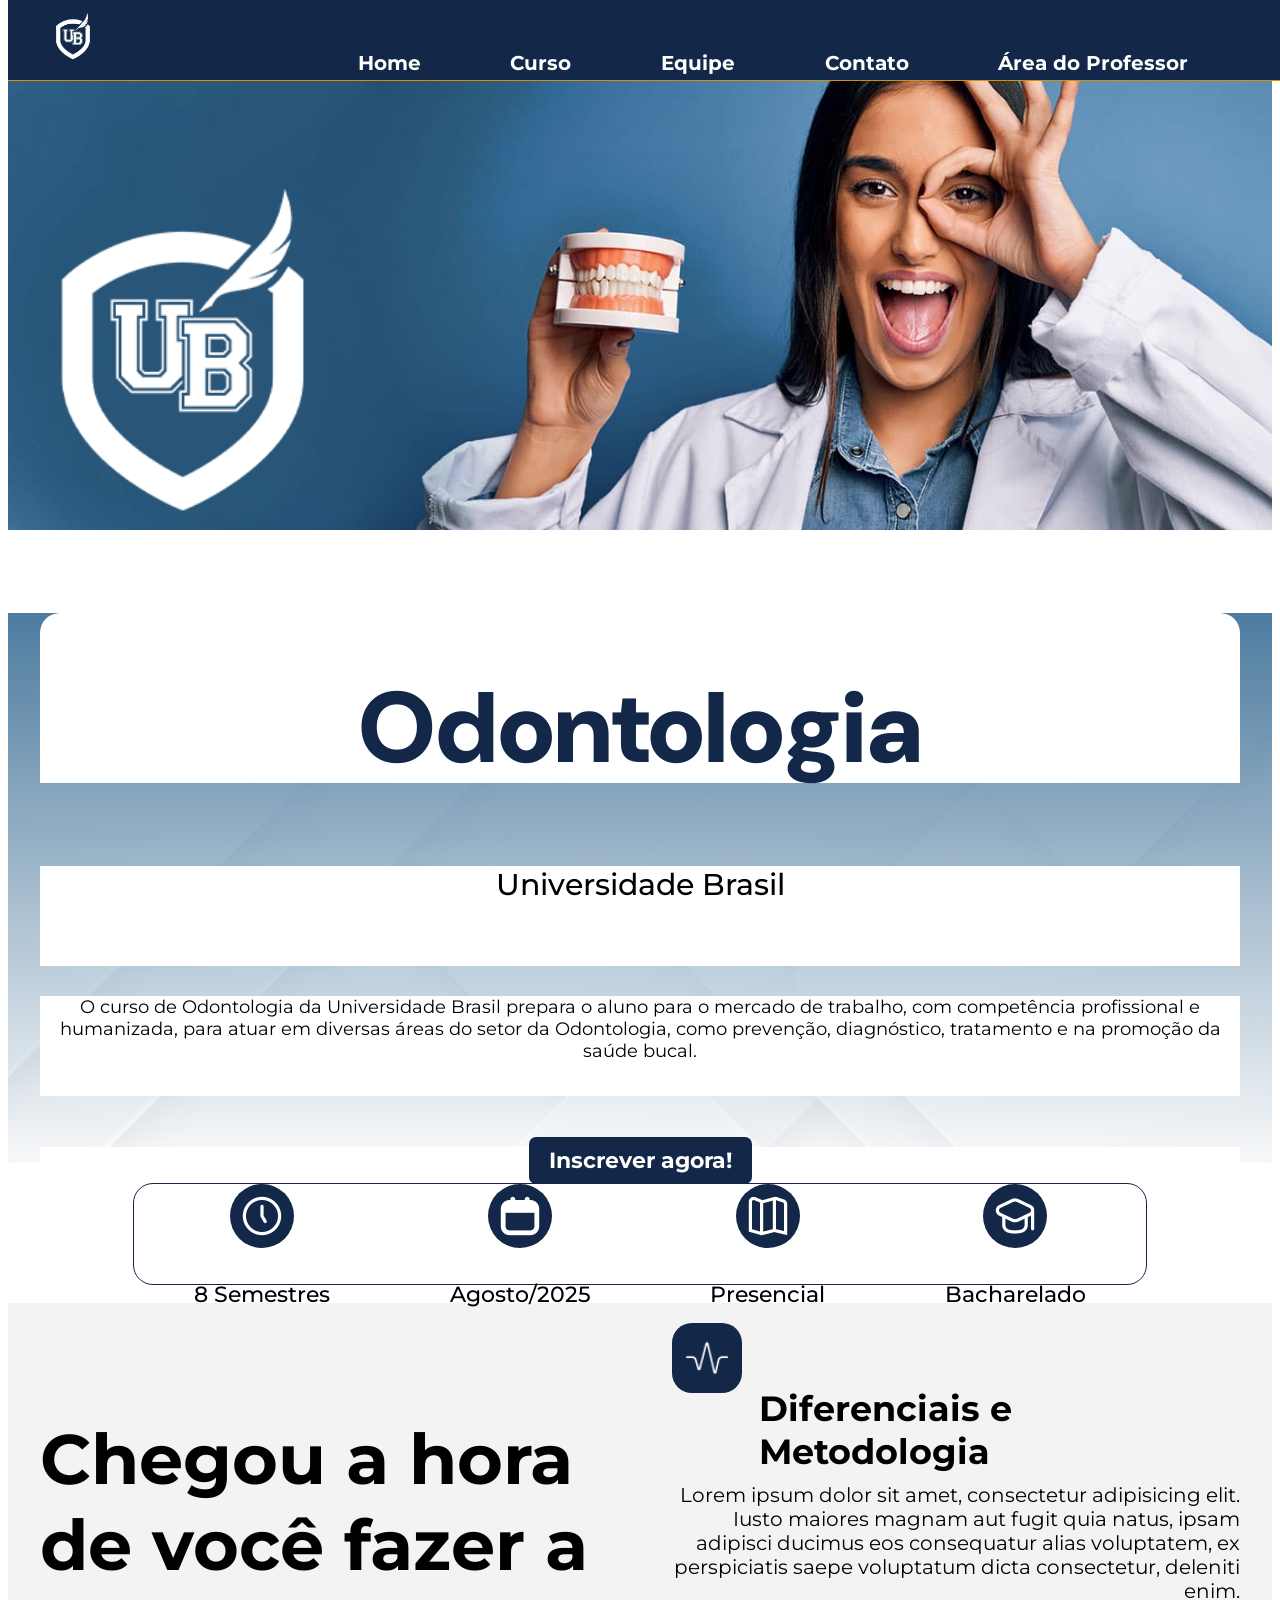
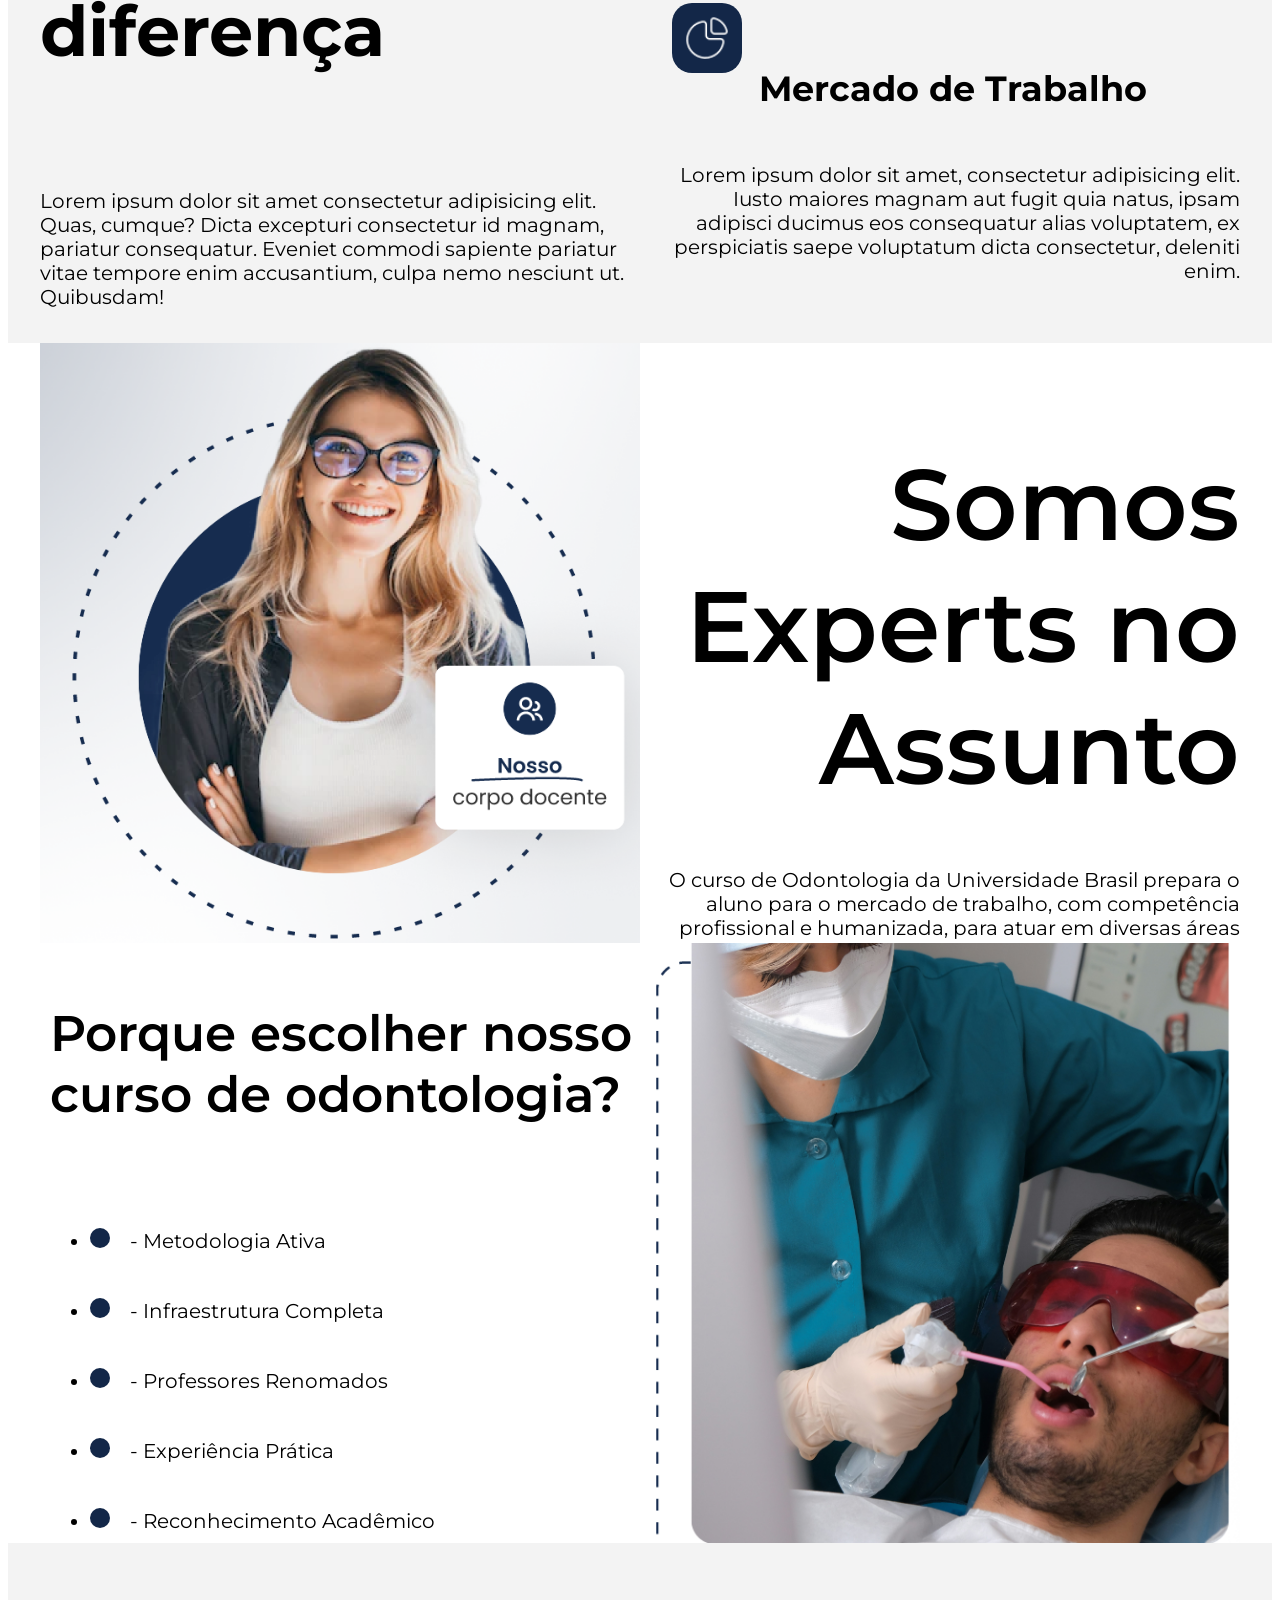
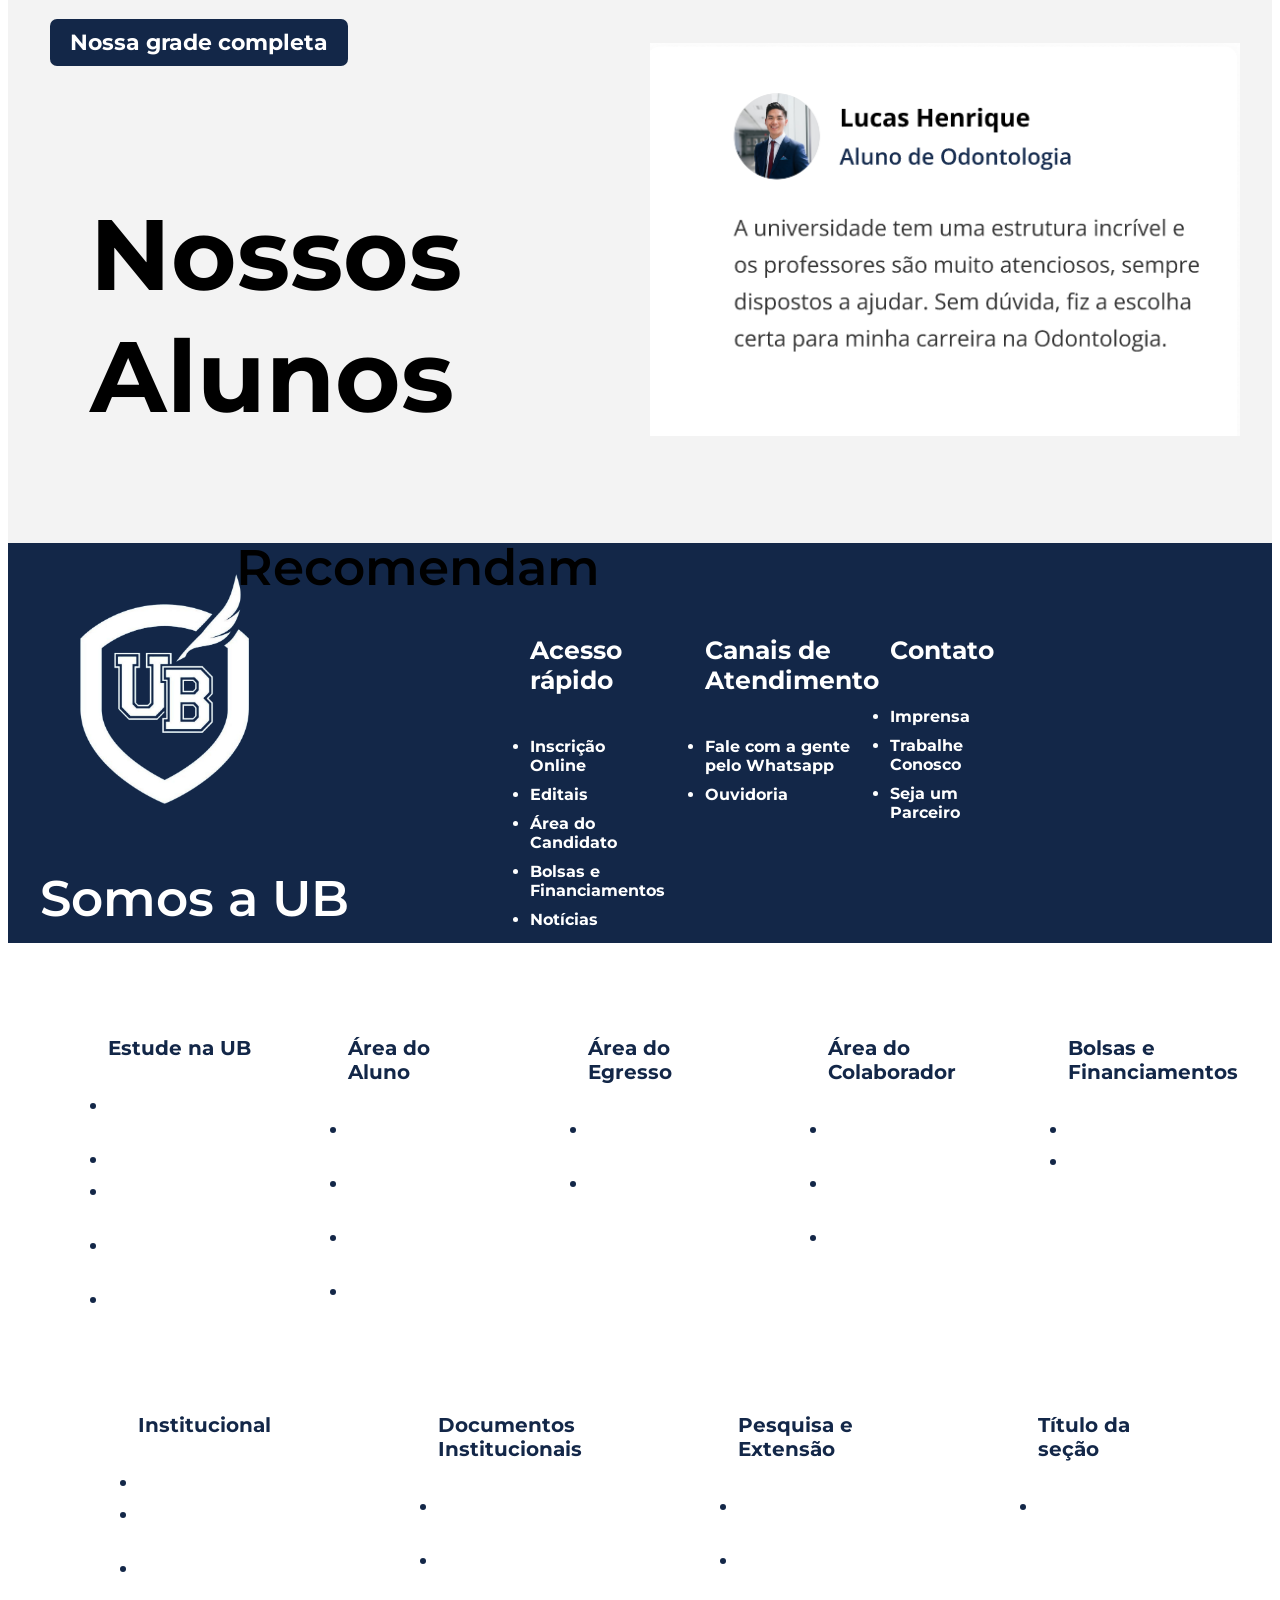
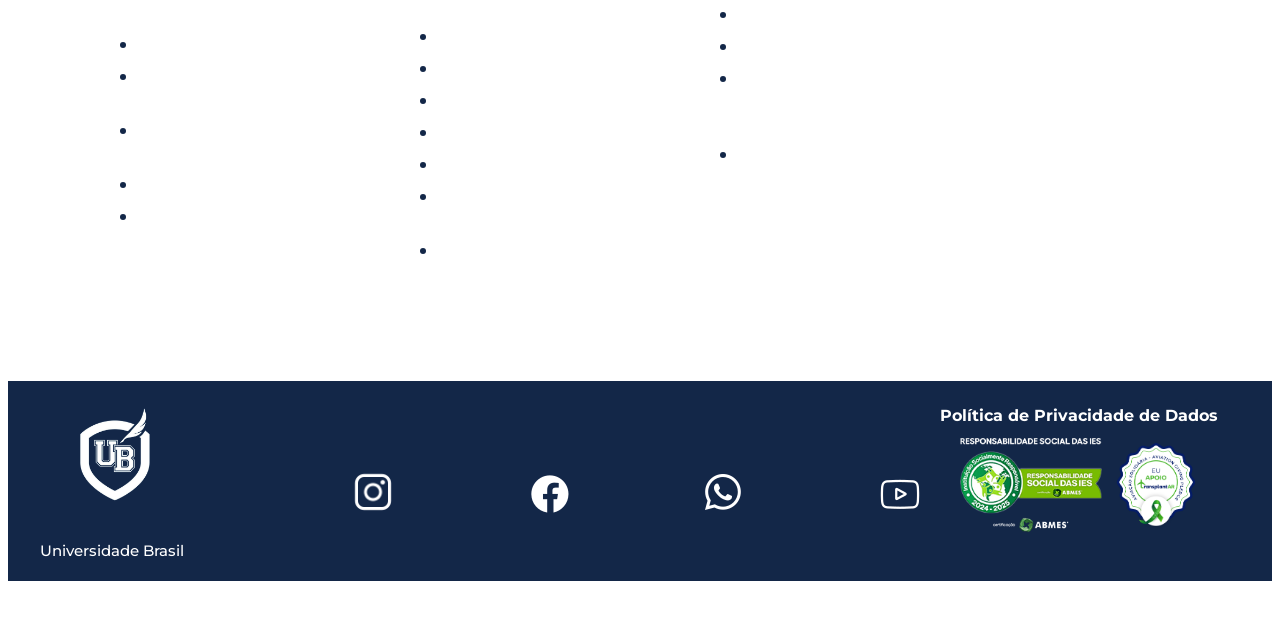
==== commit a082e119: "Merge branch 'main' into alt-header" ====
--- a/index.html
+++ b/index.html
@@ -2,336 +2,335 @@
 <html lang="pt-br">
 
 <head>
-  <meta charset="UTF-8">
-  <meta name="viewport" content="width=device-width, initial-scale=1.0">
-  <link rel="shortcut icon" href="img/logo-ub-head.png" type="image/x-icon">
-  <link rel="stylesheet" href="css/reset.css">
-  <link rel="stylesheet" type="text/css" href="slick/slick.css" />
-  <link rel="stylesheet" type="text/css" href="slick/slick-theme.css" />
-  <link rel="stylesheet" href="css/style.css">
-  <link rel="stylesheet" href="css/header-footer.css">
-
-  <title>Odontologia - Universidade Brasil</title>
+    <meta charset="UTF-8">
+    <meta name="viewport" content="width=device-width, initial-scale=1.0">
+    <link rel="shortcut icon" href="img/logo-ub-head.png" type="image/x-icon"> <!--Icone de aba-->
+    <link rel="stylesheet" href="css/reset.css">
+    <link rel="stylesheet" type="text/css" href="slick/slick.css" />
+    <link rel="stylesheet" type="text/css" href="slick/slick-theme.css" />
+    <link rel="stylesheet" href="css/header-footer.css">
+    <link rel="stylesheet" href="css/style.css">
+    <title>Odontologia - Universidade Brasil</title>
 </head>
+<!-- Ínicio do body -->
 
 <body>
-  <header id="home">
-    <section class="site">
-      <h1>Universidade Brasil</h1>
-      <div>   
-        <nav>
-          <ul>
-            <li><a href="index.html">Home</a></li>
-            <li><a href="curso.html">O Curso</a></li>
-            <li><a href="professores.html">Equipe</a></li>
-            <li><a href="login.html">Área do Professor</a></li>
-          </ul>
-        </nav>
-      </div>
-    </section>
-  </header>
-
-  <main>
-    <section class="banner">
-      <article class="logo-ub"></article>
-    </section>
-    <section class="panel">
-      <article class="site">
-        <div>
-          <h2>Odontologia</h2>
-          <h3>Universidade Brasil</h3>
-          <div>
-            <p>Lorem ipsum dolor sit amet consectetur adipisicing elit. Reprehenderit rem consectetur porro
-              error
-              delectus enim vero. Consectetur, dignissimos a expedita laborum rem, at culpa nemo dolorem
-              error
-              cumque voluptatum alias!</p>
-            <h6><a href="#">Inscrever agora!</a></h6>
-          </div>
-        </div>
-      </article>
-    </section>
-    <section class="info">
-      <article class="linha">
-        <div>
-          <img src="img/relogio-cinco.png" alt="Info">
-          <h4>8 Semestres</h4>
-        </div>
-        <div>
-          <img src="img/calendario.png" alt="Info">
-          <h4>Agosto/2025</h4>
-        </div>
-        <div>
-          <img src="img/mapa.png" alt="Info">
-          <h4>Presencial</h4>
-        </div>
-        <div>
-          <img src="img/chapeu-de-graduacao.png" alt="Info">
-          <h4>Bacharelado</h4>
-        </div>
-      </article>
-    </section>
-    <section class="curso">
-      <article class="site">
-        <div id="box1">
-          <h4>Chegou a hora de você fazer a diferença</h4>
-          <p>Lorem ipsum dolor sit amet consectetur adipisicing elit. Quas, cumque? Dicta excepturi
-            consectetur id
-            magnam, pariatur consequatur. Eveniet commodi sapiente pariatur vitae tempore enim accusantium,
-            culpa nemo nesciunt ut. Quibusdam!</p>
-          <div class="img"></div>
-          <h5>5/5</h5>
-          <h6>Nota máxima no MEC</h6>
-        </div>
-        <div id="box2">
-          <div>
+    <!-- Inicio do cabeçalho/Menu -->
+    <header>
+        <section class="site">
+            <h1>Universidade Brasil</h1>
             <div>
-              <img src="img/heart-rate.png" alt="Icone">
-              <h4>Diferenciais e Metodologia</h4>
+                <nav>
+                    <ul>
+                        <li><a href="index.html">Home</a></li>
+                        <li><a href="curso.html">Curso</a></li>
+                        <!-- <li><a href="#servico">Serviço</a></li> -->
+                        <li><a href="professores.html">Equipe</a></li>
+                        <li><a href="contato.html">Contato</a></li>
+                        <li><a href="login.html">Área do Professor</a></li>
+                    </ul>
+                </nav>
             </div>
-            <p>Lorem ipsum dolor sit amet, consectetur adipisicing elit. Iusto maiores magnam aut fugit quia
-              natus, ipsam adipisci ducimus eos consequatur alias voluptatem, ex perspiciatis saepe
-              voluptatum
-              dicta consectetur, deleniti enim.</p>
-          </div>
-          <div>
-            <div>
-              <img src="img/chart-pie-alt.png" alt="Icone">
-              <h4>Mercado de Trabalho</h4>
-            </div>
-            <p>Lorem ipsum dolor sit amet, consectetur adipisicing elit. Iusto maiores magnam aut fugit quia
-              natus, ipsam adipisci ducimus eos consequatur alias voluptatem, ex perspiciatis saepe
-              voluptatum
-              dicta consectetur, deleniti enim.</p>
-          </div>
-        </div>
-      </article>
-    </section>
-    <section class="docente">
-
-      <article class="site">
-        <div class="box1"></div>
-        <div class="box2">
-          <h3>Somos Experts no Assunto</h3>
-          <p>Lorem ipsum dolor sit amet consectetur, adipisicing elit. Maxime enim temporibus facilis
-            praesentium
-            eligendi fuga quisquam illo, consequuntur dolor impedit, dolorum aliquam! Blanditiis voluptates
-            cupiditate adipisci, suscipit velit facilis magnam.</p>
-          <h6><a href="#">Conheça o corpo docente</a></h6>
-        </div>
-      </article>
-    </section>
-    <section class="expertise">
-      <article class="site">
-        <div class="box1">
-          <h3>Porque escolher nosso curso de odontologia?</h3>
-          <ul>
-            <li><img src="#" alt="">Frase curta do benefício</li>
-            <li><img src="#" alt="">Frase curta do benefício</li>
-            <li><img src="#" alt="">Frase curta do benefício</li>
-            <li><img src="#" alt="">Frase curta do benefício</li>
-            <li><img src="#" alt="">Frase curta do benefício</li>
-          </ul>
-          <h6><a href="#">Nossa grade completa</a></h6>
-        </div>
-        <div class="box2"></div>
-      </article>
-    </section>
-    <section class="comentario">
-      <article class="site">
-        <div class="recomend">
-          <h3>Nossos Alunos</h3>
-          <h4>Recomendam</h4>
-        </div>
-        <div class="coments">
-          <img src="img/coment01.png" alt="comentário">
-          <img src="img/coment02.png" alt="comentário">
-          <img src="img/coment03.png" alt="comentário">
-          <img src="img/coment04.png" alt="comentário">
-        </div>
-      </article>
-    </section>
-  </main>
-  <footer>
-    <section class="footer-line-1">
-      <article class="site">
-        <div class="box1">
-          <div class="logo-ub-footer"></div>
-          <h3>Somos a UB</h3>
-        </div>
-        <div class="box2">
-          <div>
-            <ul>
-              <h5>Título da seção</h5>
-              <li>Item</li>
-              <li>Item</li>
-              <li>Item</li>
-              <li>Item</li>
-              <li>Item</li>
-            </ul>
-          </div>
-          <div>
-            <ul>
-              <h5>Título da seção</h5>
-              <li>Item</li>
-              <li>Item</li>
-              <li>Item</li>
-              <li>Item</li>
-              <li>Item</li>
-            </ul>
-          </div>
-          <div>
-            <ul>
-              <h5>Título da seção</h5>
-              <li>Item</li>
-              <li>Item</li>
-              <li>Item</li>
-              <li>Item</li>
-              <li>Item</li>
-            </ul>
-          </div>
-
-        </div>
-        <div class="mec">
-          <h4>Consulte nosso Cadastro</h4>
-          <img src="img/e-mec.png" alt="QRCode cadastro MEC">
-        </div>
-
-
-      </article>
-    </section>
-
-    <section class="footer-line-2">
-      <article class="site">
-        <div class="line1">
-          <div class="box1">
-            <ul>
-              <h5>Título da seção</h5>
-              <li>Item</li>
-              <li>Item</li>
-              <li>Item</li>
-              <li>Item</li>
-              <li>Item</li>
-            </ul>
-          </div>
-          <div class="box2">
-            <ul>
-              <h5>Título da seção</h5>
-              <li>Item</li>
-              <li>Item</li>
-              <li>Item</li>
-              <li>Item</li>
-              <li>Item</li>
-            </ul>
-          </div>
-          <div class="box3">
-            <ul>
-              <h5>Título da seção</h5>
-              <li>Item</li>
-              <li>Item</li>
-              <li>Item</li>
-              <li>Item</li>
-              <li>Item</li>
-            </ul>
-          </div>
-          <div class="box4">
-            <ul>
-              <h5>Título da seção</h5>
-              <li>Item</li>
-              <li>Item</li>
-              <li>Item</li>
-              <li>Item</li>
-              <li>Item</li>
-            </ul>
-          </div>
-          <div class="box5">
-            <ul>
-              <h5>Título da seção</h5>
-              <li>Item</li>
-              <li>Item</li>
-              <li>Item</li>
-              <li>Item</li>
-              <li>Item</li>
-            </ul>
-          </div>
-        </div>
-
-        <div class="line2">
-          <div class="box1">
-            <ul>
-              <h5>Título da seção</h5>
-              <li>Item</li>
-              <li>Item</li>
-              <li>Item</li>
-              <li>Item</li>
-              <li>Item</li>
-            </ul>
-          </div>
-          <div class="box2">
-            <ul>
-              <h5>Título da seção</h5>
-              <li>Item</li>
-              <li>Item</li>
-              <li>Item</li>
-              <li>Item</li>
-              <li>Item</li>
-            </ul>
-          </div>
-          <div class="box3">
-            <ul>
-              <h5>Título da seção</h5>
-              <li>Item</li>
-              <li>Item</li>
-              <li>Item</li>
-              <li>Item</li>
-              <li>Item</li>
-            </ul>
-          </div>
-          <div class="box4">
-            <ul>
-              <h5>Título da seção</h5>
-              <li>Item</li>
-              <li>Item</li>
-              <li>Item</li>
-              <li>Item</li>
-              <li>Item</li>
-            </ul>
-          </div>
-        </div>
-      </article>
-    </section>
-
-
-    <section class="footer-line-3">
-      <article class="site">
-        <div class="box1">
-          <h5></h5>
-          <h6>Universidade Brasil</h6>
-        </div>
-        <div class="box2">
-          <ul>
-            <li>
-              <a href="https://www.instagram.com/universidadebrasiloficial/?hl=pt-br" class="instagram"
-                target="_blank"></a>
-            </li>
-            <li><a href="http://pt-br.facebook.com/universidadebrasilbr/" class="facebook"></a></li>
-            <li><a href="https://api.whatsapp.com/send?phone=5501148586272" class="whatsapp"></a></li>
-            <li><a href="https://www.youtube.com/channel/UCGAOwAKqnIDKLNn-dH4TU3A" class="youtube"></a></li>
-          </ul>
-
-        </div>
-        <div class="box3">
-          <a href="https://universidadebrasil.edu.br/portal/_biblioteca/uploads/20220722213119.pdf">Política
-            de Privacidade de Dados</a>
-          <div>
-            <img src="img/selo-abmes.png" alt="Selo ABMES">
-            <img src="img/selo-adesao-transplantar.png" alt="Selo Transplantar">
-          </div>
-        </div>
-        <small>Desenvolvido por ZPNJ (Zaion / Pedro / Nicolas / Jason)</small>
-      </article>
-    </section>
-  </footer>
+        </section>
+    </header>
+    <!-- Fim do cabeçalho/Menu -->
+    <main>
+        <section class="banner">
+            <article class="logo-ub"></article>
+        </section><!--Banner -->
+        <section class="panel">
+            <article class="site">
+                <div>
+                    <h2>Odontologia</h2>
+                    <h3>Universidade Brasil</h3>
+                    <div>
+                        <p>O curso de Odontologia da Universidade Brasil prepara o aluno para o mercado de trabalho, com
+                            competência profissional e humanizada, para atuar em diversas áreas do setor da Odontologia,
+                            como prevenção, diagnóstico, tratamento e na promoção da saúde bucal.</p>
+                        <h6><a href="https://www.inscricoes.ubvestibular.com.br/?m=1">Inscrever agora!</a></h6>
+                    </div>
+                </div>
+            </article>
+        </section>
+        <section class="info">
+            <article class="site">
+                <div>
+                    <img src="img/relogio-cinco.png" alt="Info">
+                    <h4>8 Semestres</h4>
+                </div>
+                <div>
+                    <img src="img/calendario.png" alt="Info">
+                    <h4>Agosto/2025</h4>
+                </div>
+                <div>
+                    <img src="img/mapa.png" alt="Info">
+                    <h4>Presencial</h4>
+                </div>
+                <div>
+                    <img src="img/chapeu-de-graduacao.png" alt="Info">
+                    <h4>Bacharelado</h4>
+                </div>
+            </article>
+        </section>
+        <section class="curso">
+            <article class="site">
+                <div id="box1">
+                    <h4>Chegou a hora de você fazer a diferença</h4>
+                    <p>Lorem ipsum dolor sit amet consectetur adipisicing elit. Quas, cumque? Dicta excepturi
+                        consectetur id
+                        magnam, pariatur consequatur. Eveniet commodi sapiente pariatur vitae tempore enim accusantium,
+                        culpa nemo nesciunt ut. Quibusdam!</p>
+                    <div class="img"></div>
+                    <h5>5/5</h5>
+                    <h6>Nota máxima no MEC</h6>
+                </div>
+                <div id="box2">
+                    <div>
+                        <div>
+                            <img src="img/heart-rate.png" alt="Icone">
+                            <h4>Diferenciais e Metodologia</h4>
+                        </div>
+                        <p>Lorem ipsum dolor sit amet, consectetur adipisicing elit. Iusto maiores magnam aut fugit quia
+                            natus, ipsam adipisci ducimus eos consequatur alias voluptatem, ex perspiciatis saepe
+                            voluptatum
+                            dicta consectetur, deleniti enim.</p>
+                    </div>
+                    <div>
+                        <div>
+                            <img src="img/chart-pie-alt.png" alt="Icone">
+                            <h4>Mercado de Trabalho</h4>
+                        </div>
+                        <p>Lorem ipsum dolor sit amet, consectetur adipisicing elit. Iusto maiores magnam aut fugit quia
+                            natus, ipsam adipisci ducimus eos consequatur alias voluptatem, ex perspiciatis saepe
+                            voluptatum
+                            dicta consectetur, deleniti enim.</p>
+                    </div>
+                </div>
+            </article>
+        </section>
+        <section class="docente">
+            <article class="site">
+                <div class="box1"></div>
+                <div class="box2">
+                    <h3>Somos Experts no Assunto</h3>
+                    <p>O curso de Odontologia da Universidade Brasil prepara o aluno para o mercado de trabalho, com
+                        competência profissional e humanizada, para atuar em diversas áreas do setor da Odontologia,
+                        como prevenção, diagnóstico, tratamento e na promoção da saúde bucal..</p>
+                    <h6><a href="#">Conheça o corpo docente</a></h6>
+                </div>
+            </article>
+        </section>
+        <section class="expertise">
+            <article class="site">
+                <div class="box1">
+                    <h3>Porque escolher nosso curso de odontologia?</h3>
+                    <ul>
+                        <li><img src="#" alt="">- Metodologia Ativa</li>
+                        <li><img src="#" alt="">- Infraestrutura Completa</li>
+                        <li><img src="#" alt="">- Professores Renomados</li>
+                        <li><img src="#" alt="">- Experiência Prática</li>
+                        <li><img src="#" alt="">- Reconhecimento Acadêmico
+                        </li>
+                    </ul>
+                    <h6><a href="curso.html#grade">Nossa grade completa</a></h6>
+                </div>
+                <div class="box2"></div>
+            </article>
+        </section>
+        <section class="comentario">
+            <article class="site">
+                <div class="recomend">
+                    <h3>Nossos Alunos</h3>
+                    <h4>Recomendam</h4>
+                </div>
+                <div class="coments">
+                    <img src="img/coment01.png" alt="comentário">
+                    <img src="img/coment02.png" alt="comentário">
+                    <img src="img/coment03.png" alt="comentário">
+                    <img src="img/coment04.png" alt="comentário">
+                </div>
+            </article>
+        </section>
+    </main>
+    <footer>
+        <section class="footer-line-1">
+            <article class="site">
+                <div class="box1">
+                    <div class="logo-ub-footer"></div>
+                    <h3>Somos a UB</h3>
+                </div>
+                <div class="box2">
+                    <div>
+                        <ul>
+                            <h5>Acesso rápido</h5>
+                            <li><a href="https://www.inscricoes.ubvestibular.com.br/?url">Inscrição Online</a></li>
+                            <li><a href="https://ub.edu.br/editais/">Editais</a></li>
+                            <li><a href="https://www.inscricoes.ubvestibular.com.br/enrollments-list">Área do
+                                    Candidato</a></li>
+                            <li><a href="https://ub.edu.br/bolsas-e-financiamentos/">Bolsas e Financiamentos</a></li>
+                            <li><a href="https://news.ub.edu.br/">Notícias</a></li>
+                        </ul>
+                    </div>
+                    <div>
+                        <ul>
+                            <h5>Canais de Atendimento</h5>
+                            <li><a href="https://api.whatsapp.com/send?phone=5501148586272">Fale com a gente pelo
+                                    Whatsapp</a></li>
+                            <li><a href="https://canal.ouvidordigital.com.br/ouvidoriaub">Ouvidoria</a></li>
+                        </ul>
+                    </div>
+                    <div>
+                        <ul>
+                            <h5>Contato</h5>
+                            <li><a href="https://ub.edu.br/imprensa/">Imprensa</a></li>
+                            <li><a
+                                    href="https://xkac5n-prd-portal.totvscloud.com.br:8081/RM/Rhu-BancoTalentos/#/RM/Rhu-BancoTalentos/home">Trabalhe
+                                    Conosco</a></li>
+                            <li><a href="https://ub.edu.br/empresas-parceiras/">Seja um Parceiro</a></li>
+                        </ul>
+                    </div>
+                    <div class="mec">
+                        <h4>Consulte nosso Cadastro</h4>
+                        <img src="img/e-mec.png" alt="QRCode cadastro MEC">
+                    </div>
+                </div>
+            </article>
+        </section>
+        <section class="footer-line-2">
+            <article class="site">
+                <div class="line1">
+                    <div class="box1">
+                        <ul>
+                            <h5>Estude na UB</h5>
+                            <li><a href="https://ub.edu.br/cursos/">Graduação Presencial</a></li>
+                            <li><a href="https://www.inscricoes.ubvestibular.com.br/?m=4">Graduação EaD</a></li>
+                            <li><a href="https://ub.edu.br/cursos/">Pós-graduação Presencial</a></li>
+                            <li><a href="https://curso.universidadebrasil.edu.br/">Pós-graduação EaD</a></li>
+                            <li><a href="https://curso.universidadebrasil.edu.br/">Cursos Livres</a></li>
+                        </ul>
+                    </div>
+                    <div class="box2">
+                        <ul>
+                            <h5>Área do Aluno</h5>
+                            <li><a href="https://portal.ub.edu.br/FrameHTML/web/app/Edu/PortalEducacional/login/">Portal
+                                    do Aluno</a></li>
+                            <li><a href="https://curso.universidadebrasil.edu.br/">Ambiente Virtual</a></li>
+                            <li><a href="https://ub.edu.br/programas-de-apoio-ao-aluno/">Programas de Apoio</a></li>
+                            <li><a href="https://portal.office.com/">Acesso ao E-mail</a></li>
+                        </ul>
+                    </div>
+                    <div class="box3">
+                        <ul>
+                            <h5>Área do Egresso</h5>
+                            <li><a href="https://portal.ub.edu.br/FrameHTML/web/app/Edu/PortalEducacional/login/">Portal
+                                    do Egresso</a></li>
+                            <li><a href="https://ub.edu.br/pesquisa-de-acompanhamento-do-egresso/">Programa de
+                                    Acompanhamento</a></li>
+                        </ul>
+                    </div>
+                    <div class="box4">
+                        <ul>
+                            <h5>Área do Colaborador</h5>
+                            <li><a href="https://portal.ub.edu.br/Corpore.Net/Login.aspx">Portal do Colaborador</a></li>
+                            <li><a href="https://ub.edu.br/programa-de-capacitacao-de-professores/">Programa de
+                                    Capacitação</a></li>
+                            <li><a href="https://portal.office.com/">Acesso ao E-mail</a></li>
+                        </ul>
+                    </div>
+                    <div class="box5">
+                        <ul>
+                            <h5>Bolsas e Financiamentos</h5>
+                            <li><a href="https://ub.edu.br/bolsas-e-financiamentos/">Governamentais</a></li>
+                            <li><a href="https://ub.edu.br/bolsas-e-financiamentos/">Institucionais e Privados</a></li>
+                        </ul>
+                    </div>
+                </div>
+                <div class="line2">
+                    <div class="box1">
+                        <ul>
+                            <h5>Institucional</h5>
+                            <li><a href="https://ub.edu.br/nossa-historia/">Nossa História</a></li>
+                            <li><a href="https://ub.edu.br/campi-polos-e-colegio/">Campi, Polos e Colégios</a></li>
+                            <li><a href="https://ub.edu.br/hospitais-clinicas-e-nucleos/">Hospitais, Clínicas e
+                                    Núcleos</a></li>
+                            <li><a href="https://ub.edu.br/biblioteca/">Biblioteca</a></li>
+                            <li><a href="https://ub.edu.br/bolsas-e-financiamentos/">Bolsas e Financiamentos</a></li>
+                            <li><a href="https://ub.edu.br/responsabilidade-social/">Responsabilidade Social</a></li>
+                            <li><a href="https://ub.edu.br/internacionalizacao/">Internacionalização</a></li>
+                            <li><a href="https://ub.edu.br/comissao-propria-de-avaliacao/">Comissão Própria de
+                                    Avaliação</a></li>
+                        </ul>
+                    </div>
+                    <div class="box2">
+                        <ul>
+                            <h5>Documentos Institucionais</h5>
+                            <li><a
+                                    href="https://universidadebrasil.edu.br/portal/_biblioteca/paginas/arquivos/20221202152939.pdf">Regimento
+                                    Interno</a></li>
+                            <li><a href="https://ub.edu.br/wp-content/uploads/pdi-universidade-brasil.pdf">Plano de
+                                    Desenvolvimento Institucional</a></li>
+                            <li><a href="https://repositorio.ub.edu.br">Portarias</a></li>
+                            <li><a href="https://repositorio.ub.edu.br">Regulamentos</a></li>
+                            <li><a href="https://ub.edu.br/diplomas/">Diplomas</a></li>
+                            <li><a href="https://ub.edu.br/editais/">Editais</a></li>
+                            <li><a href="https://repositorio.ub.edu.br/">Relatórios</a></li>
+                            <li><a
+                                    href="https://repositorio.ub.edu.br/wp-content/uploads/2024/07/calendario_academico_discente_20242_v1-1.pdf">Calendário
+                                    Acadêmico</a></li>
+                            <li><a
+                                    href="https://portal.ub.edu.br/Corpore.Net/Source/Rpt-GeradorRelatoriosNet/RM.Rpt.Reports/Anonymous/RptFindReportByGuid.aspx">Autenticidade
+                                    de Documentos</a></li>
+                        </ul>
+                    </div>
+                    <div class="box3">
+                        <ul>
+                            <h5>Pesquisa e Extensão</h5>
+                            <li><a href="https://ub.edu.br/nucleo-de-inovacao/">Núcleo de Inovação</a></li>
+                            <li><a href="https://ub.edu.br/iniciacao-cientifica/">Iniciação Científica</a></li>
+                            <li><a href="https://periodicos.universidadebrasil.edu.br/">Revista Vida</a></li>
+                            <li><a href="https://ub.edu.br/contec-2025/">Contec</a></li>
+                            <li><a href="https://ub.edu.br/comite-de-etica-em-pesquisa/">Comitê de Ética em Pesquisa</a>
+                            </li>
+                            <li><a href="https://ub.edu.br/comite-de-etica-na-utilizacao-de-animais/">Comitê de Ética na
+                                    Utilização de Animais</a></li>
+                        </ul>
+                    </div>
+                    <div class="box4">
+                        <ul>
+                            <h5>Título da seção</h5>
+                            <li><a href="https://news.ub.edu.br/">Notícias</a></li>
+                        </ul>
+                    </div>
+                </div>
+            </article>
+        </section>
+        <section class="footer-line-3">
+            <article class="site">
+                <div class="box1">
+                    <h5></h5>
+                    <h6>Universidade Brasil</h6>
+                </div>
+                <div class="box2">
+                    <ul>
+                        <li><a href="https://www.instagram.com/universidadebrasiloficial/?hl=pt-br"
+                                class="instagram"></a></li>
+                        <li><a href="http://pt-br.facebook.com/universidadebrasilbr/" class="facebook"></a></li>
+                        <li><a href="https://api.whatsapp.com/send?phone=5501148586272" class="whatsapp"></a></li>
+                        <li><a href="https://www.youtube.com/channel/UCGAOwAKqnIDKLNn-dH4TU3A" class="youtube"></a></li>
+                    </ul>
+                </div>
+                <div class="box3">
+                    <a href="https://universidadebrasil.edu.br/portal/_biblioteca/uploads/20220722213119.pdf">Política
+                        de Privacidade de Dados</a>
+                    <div>
+                        <img src="img/selo-abmes.png" alt="Selo ABMES">
+                        <img src="img/selo-adesao-transplantar.png" alt="Selo Transplantar">
+                    </div>
+                </div>
+              <small>Desenvolvido por ZPNJ (Zaion / Pedro / Nicolas / Jason)</small>
+            </article>
+        </section>
+    </footer>
 </body>
 <script type="text/javascript" src="//code.jquery.com/jquery-1.11.0.min.js"></script>
 <script type="text/javascript" src="//code.jquery.com/jquery-migrate-1.2.1.min.js"></script>
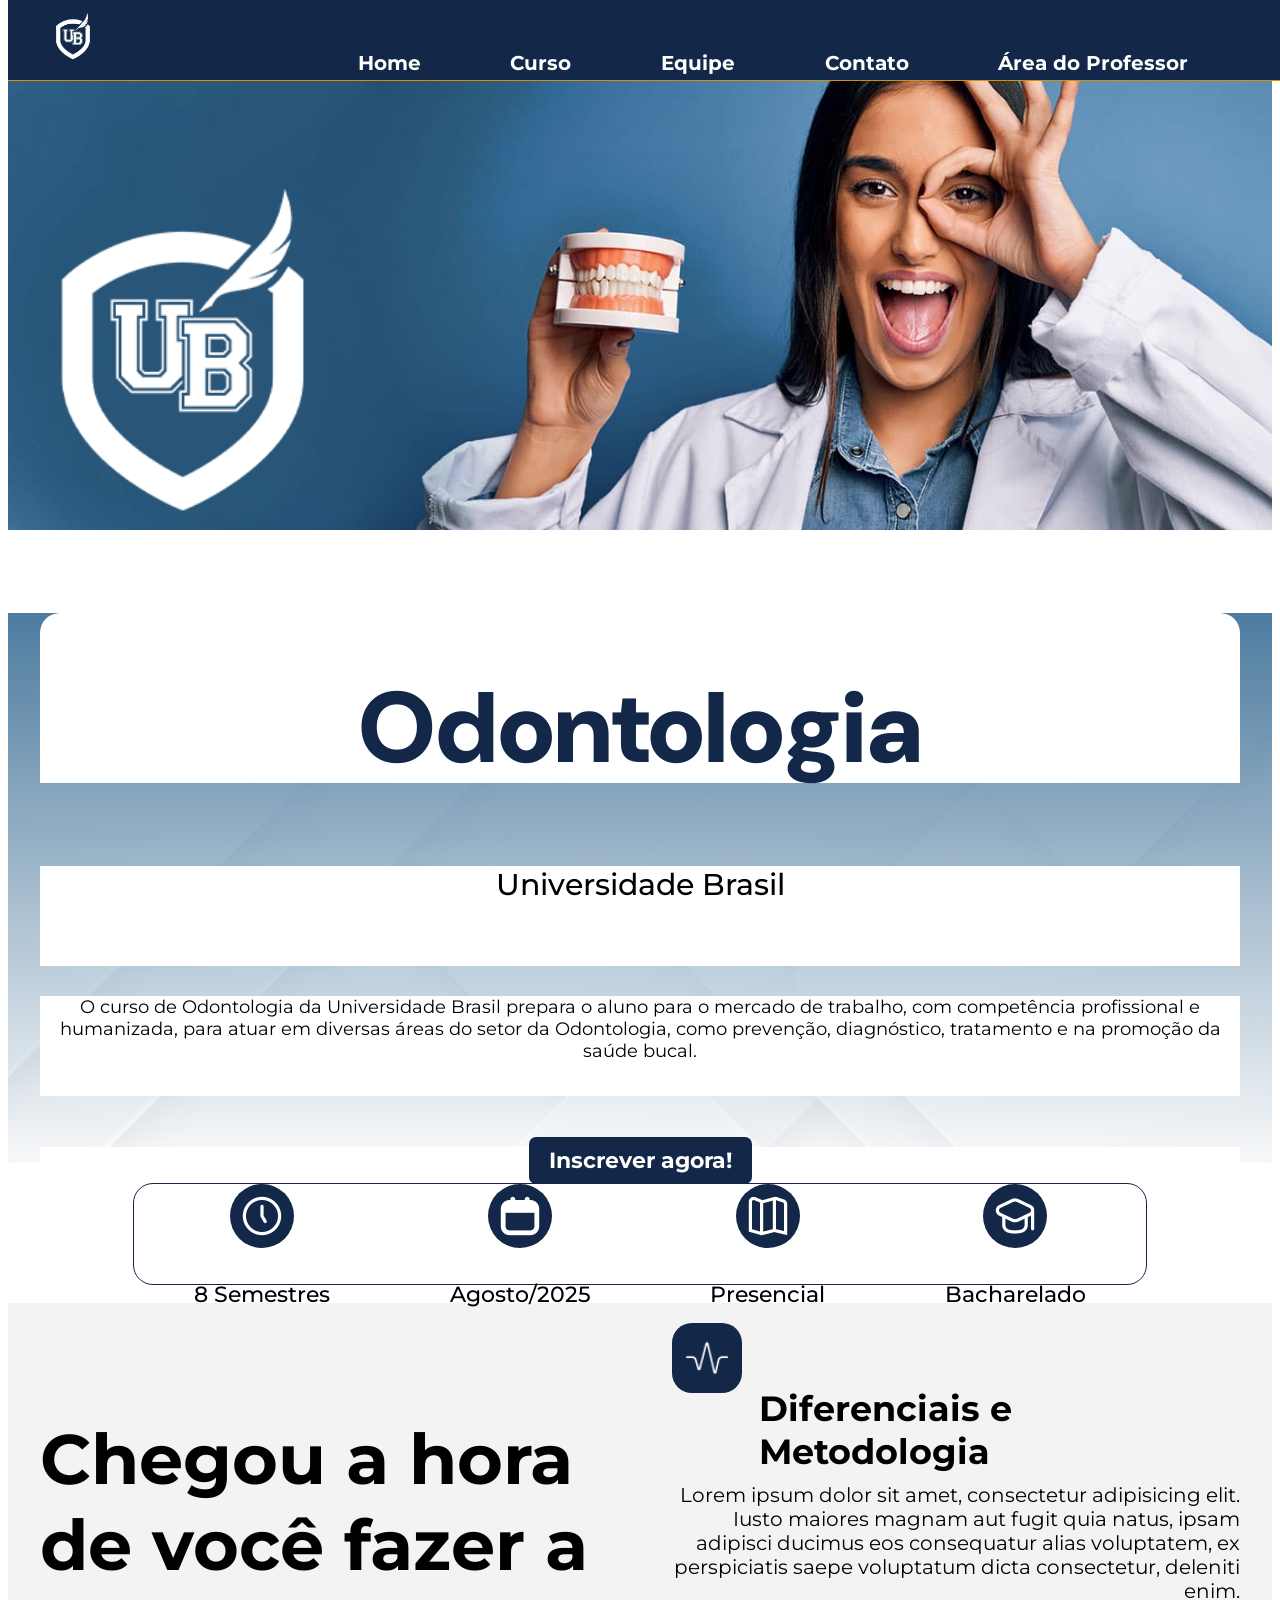
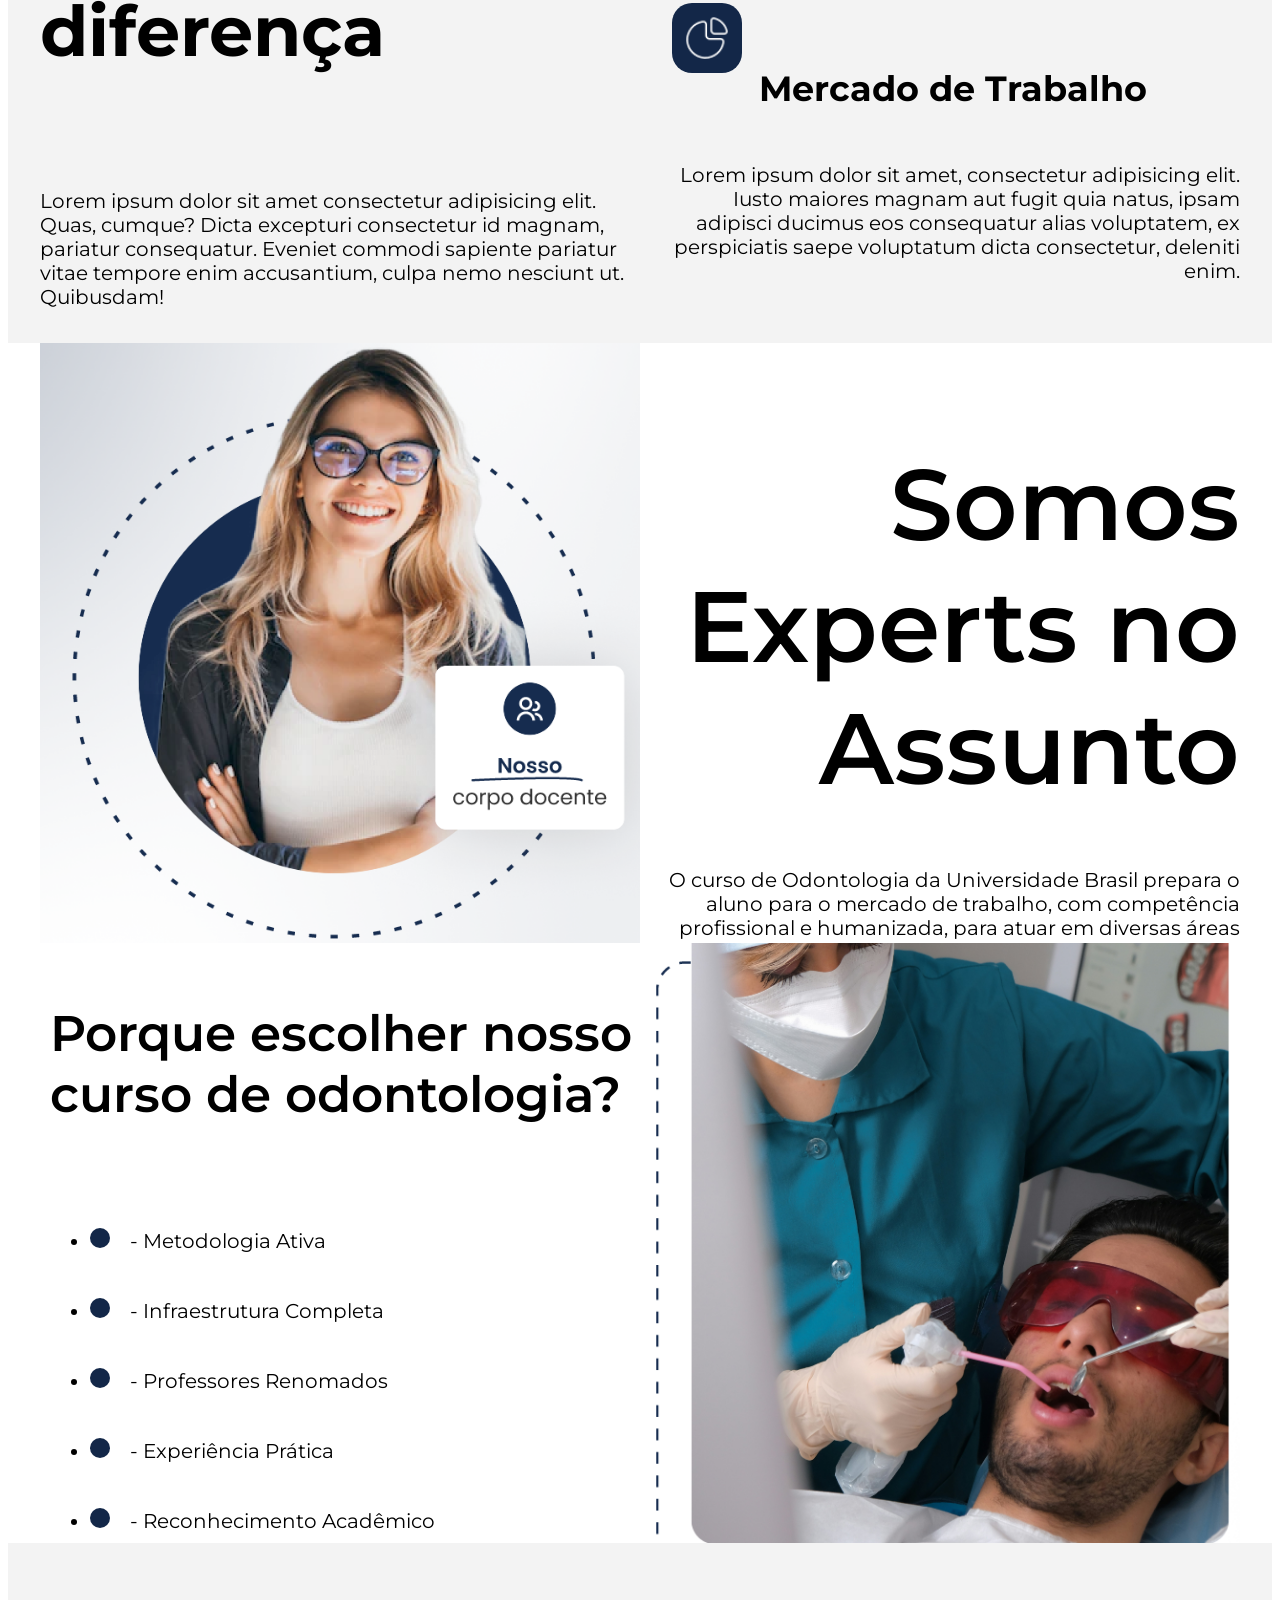
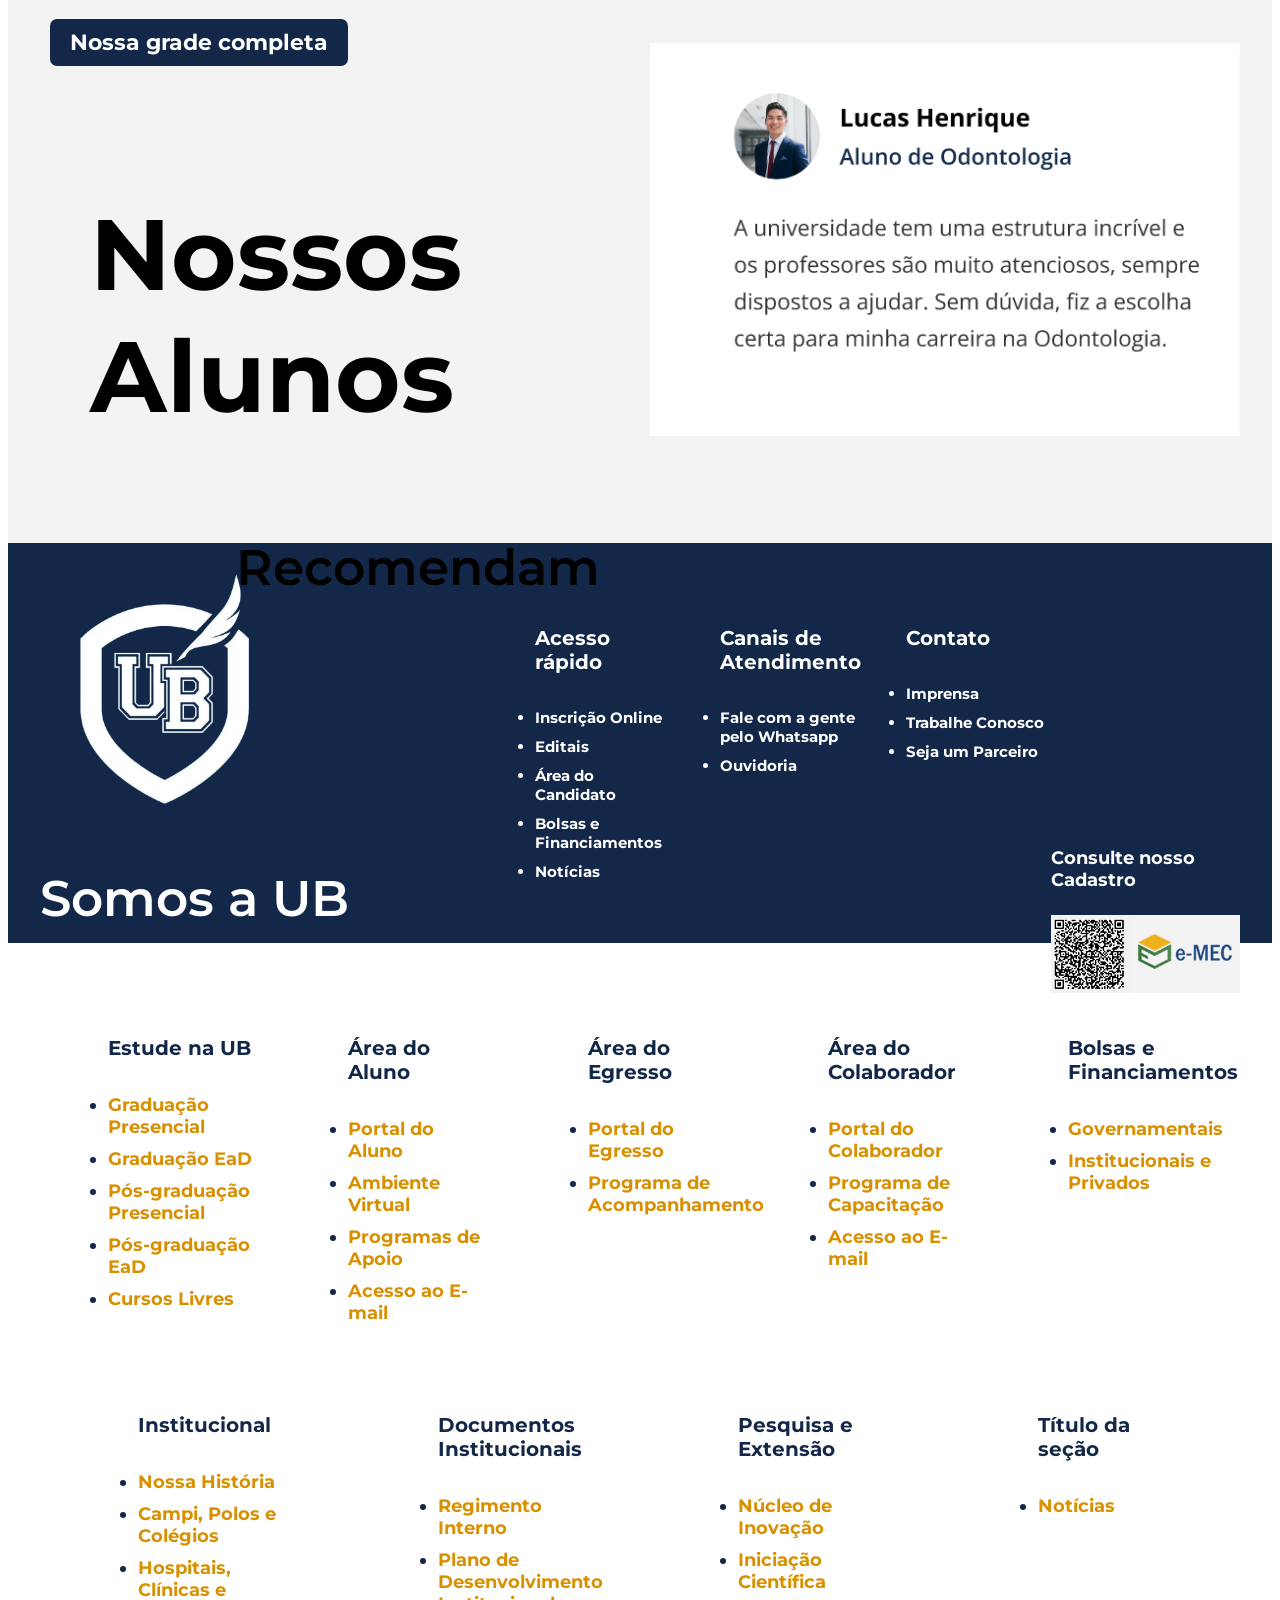
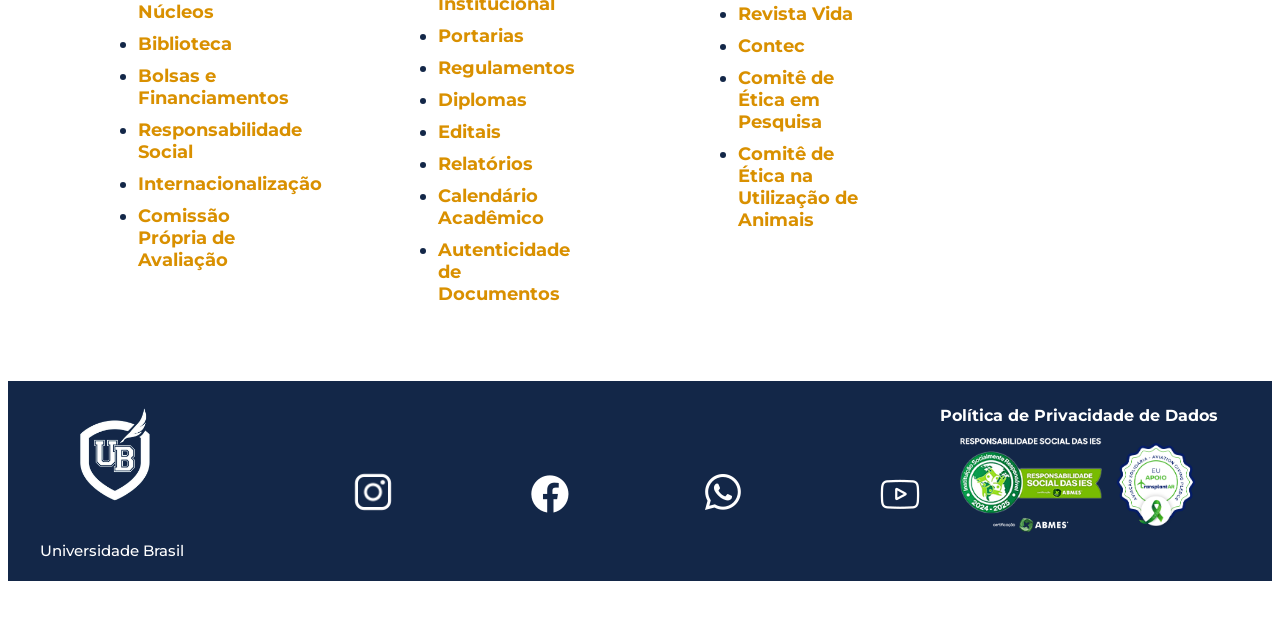
==== commit c29beff2: "entrega" ====
--- a/index.html
+++ b/index.html
@@ -24,7 +24,6 @@
                     <ul>
                         <li><a href="index.html">Home</a></li>
                         <li><a href="curso.html">Curso</a></li>
-                        <!-- <li><a href="#servico">Serviço</a></li> -->
                         <li><a href="professores.html">Equipe</a></li>
                         <li><a href="contato.html">Contato</a></li>
                         <li><a href="login.html">Área do Professor</a></li>
--- a/css/header-footer.css
+++ b/css/header-footer.css
@@ -21,6 +21,7 @@
 a:hover {
     color: rgb(217, 144, 0);
 }
+
 header {
     position: fixed;
     top: 0;
@@ -70,7 +71,7 @@
 footer {
     .footer-line-1 {
         background: #132748;
-        color: #fff;
+        color: #ffffff;
         display: flex;
         height: 400px;
 
@@ -105,15 +106,20 @@
                 justify-content: space-around;
 
                 div {
-                    width: 185px;
+                    width: 190px;
+                    margin-left: 5px;
 
                     ul {
                         h5 {
-                            font-size: 25px;
+                            font-size: 20px;
                         }
 
                         li {
                             margin-top: 10px;
+
+                            a {
+                                font-size: 15px;
+                            }
                         }
                     }
 
@@ -123,7 +129,7 @@
             .mec {
                 width: 180px;
                 flex-direction: row;
-                margin-left: 1180px;
+                margin-top: 230px;
 
                 h4 {
                     font-size: 18px;
@@ -173,6 +179,15 @@
                         li {
                             font-size: 18px;
                             margin-top: 10px;
+
+                            a {
+                                color: #d99000;
+                            }
+                        }
+
+                        li:hover,
+                        a:hover {
+                            color: #132748;
                         }
                     }
 
@@ -395,6 +410,23 @@
         max-width: 768px;
     }
 
+    main {
+        .curso {
+            padding: 40px 0;
+
+            &article {
+                #box2 {
+                    div {
+                        p {
+                            font-size: 20px;
+                            margin-top: 10px;
+                        }
+                    }
+                }
+            }
+        }
+    }
+
     footer {
         & .footer-line-1 {
             height: 367px;
@@ -415,7 +447,7 @@
                 }
 
                 & .box2 {
-                    width: 500px;
+                    width: 530px;
                     height: 150px;
 
                     div {
@@ -432,9 +464,9 @@
                 }
 
                 .mec {
-                    width: 190px;
-                    margin-top: 228px;
-                    margin-left: 580px;
+                    width: 150px;
+                    margin-top: 200px;
+                    margin-left: 190px;
 
                     h4 {
                         font-size: 18px;
@@ -562,169 +594,227 @@
 
             }
         }
-    } 
-
-footer {
-    .footer-line-1 {
-
-        height: 279px;
-
-        .site {
-            height: 255px;
-
-            .box1 {
-                .logo-ub-footer {
-                    width: 90px;
-                    height: 90px;
-                }
-
-                h3 {
-                    font-size: 15px;
-                    margin-left: 10px;
-                }
-            }
-
-            .box2 {
-                width: 200px;
-                height: 150px;
-
-                & div {
-                    & ul {
-                        h5 {
-                            font-size: 12px;
-                            font-weight: 800;
-                        }
-
-                        li {
-                            font-size: 10px;
-                            font-weight: 600;
-                        }
-                    }
-                }
-            }
-
-            .mec {
-                width: 120px;
-                margin-top: 165px;
-                margin-left: 200px;
-
-                h4 {
-                    font-size: 12px;
-                }
-
-                img {
-                    width: 120px;
-                    height: 55px;
-                }
-            }
-        }
-    }
-
-
-    .footer-line-2 {
-        padding: 10px 0;
-
-        .site {
-
-            .line1,
-            .line2 {
-                div {
-                    ul {
-                        h5 {
-                            font-size: 14px;
-                            font-weight: 800;
-                        }
-
-                        li {
-                            font-size: 15px;
-                        }
-                    }
-                }
-            }
-        }
-    }
-
-    .footer-line-3 {
-        background: #132748;
-        height: auto;
-        padding: 1px 0;
-
-        .site {
-            display: flex;
+    }
+
+
+
+    footer {
+        .footer-line-1 {
+            height: 350px;
             flex-direction: column;
-            align-items: center;
-            gap: 20px;
-
-            .box1 {
+            height: auto;
+
+            .site {
+                height:auto;
+                display: flex;
+                flex-direction: column;
+                
+
+                .box1 {
+                    .logo-ub-footer {
+                        width: 90px;
+                        height: 90px;
+                    }
+
+                    h3 {
+                        font-size: 15px;
+                        margin-left: 10px;
+                    }
+                }
+
+                .box2 {
+                    width: 300px;
+                    height: 150px;
+
+                    & div {
+                        & ul {
+                            h5 {
+                                font-size: 10px;
+                                font-weight: 800;
+                            }
+
+                            li {
+                                
+                                font-weight: 600;
+                                a{
+                                    font-size: 10px;
+                                }
+                            }
+                        }
+                    }
+                }
+
+                .mec {
+                    display: none;
+                    
+                }
+            }
+        }
+
+
+        .footer-line-2 {
+            padding: 10px 0;
+
+            .site {
+
+                .line1,
+                .line2 {
+                    div {
+                        ul {
+                            margin-bottom: 10px;
+                            h5 {
+                                font-size: 14px;
+                                font-weight: 800;
+                            }
+
+                            li {
+                                font-size: 15px;
+                            }
+                        }
+                    }
+                }
+            }
+        }
+
+        .footer-line-3 {
+            background: #132748;
+            height: auto;
+            padding: 1px 0;
+
+            .site {
                 display: flex;
                 flex-direction: column;
                 align-items: center;
-
-                h5 {
-                    background: url(../img/logo-ub-branco.png) no-repeat center center;
-                    background-size: cover;
-                    width: 100px;
-                    height: 100px;
+                gap: 20px;
+
+                .box1 {
+                    display: flex;
+                    flex-direction: column;
+                    align-items: center;
+
+                    h5 {
+                        background: url(../img/logo-ub-branco.png) no-repeat center center;
+                        background-size: cover;
+                        width: 100px;
+                        height: 100px;
+                        margin: 10px 0;
+                    }
+
+                    h6 {
+                        width: 150px;
+                        color: #fff;
+                        font-size: 15px;
+                        font-weight: 500;
+                        text-align: center;
+                    }
+                }
+
+                .box2 {
+                    width: auto;
+                    text-align: center;
+                    height: 80px;
+                    margin-bottom: 10px;
+                    
+
+                    ul {
+                        display: flex;
+                        justify-content: center;
+                        gap: 10px;
+                        width: 260px;
+
+                        li {
+                            display: flex;
+                            width: 50px;
+                            height: 50px;
+
+                            .instagram,
+                            .facebook,
+                            .whatsapp,
+                            .youtube {
+                                background-size: 40px 40px;
+                                background-repeat: no-repeat;
+                            }
+
+                        }
+                    }
+
+
+                }
+
+                .box3 {
+                    align-items: center;
+                    text-align: center;
+
+                }
+
+                small {
+                    color: #fff;
+                    font-size: 10px;
+                    font-weight: 500;
+                }
+            }
+
+
+        }
+
+
+
+    }
+
+    .footer-line-1,
+    .footer-line-2,
+    .footer-line-3 {
+        flex-direction: column;
+        height: auto;
+    }
+
+    .footer-line-1 {
+        .site {
+
+           
+        }
+    }
+
+    .footer-line-2 {
+        .site {
+
+            .line1,
+            .line2 {
+                flex-direction: column;
+                align-items: center;
+
+                div {
+                    width: 100%;
                     margin: 10px 0;
                 }
-
-                h6 {
-                    width: 150px;
-                    color: #fff;
-                    font-size: 15px;
-                    font-weight: 500;
-                    text-align: center;
-                }
+            }
+        }
+    }
+
+    .footer-line-3 {
+        .site {
+
+            .box1,
+            .box2,
+            .box3 {
+                width: 100%;
+                float: none;
+                margin: 10px auto;
             }
 
             .box2 {
-                width: auto;
-                text-align: center;
-                height: 80px;
-                margin-bottom: 10px;
-
                 ul {
-                    display: flex;
-                    justify-content: center;
-                    gap: 10px;
-                    width: 260px;
+                    align-items: center;
+                    width: 100%;
+                    padding: 0;
 
                     li {
-                        display: flex;
-                        width: 50px;
-                        height: 50px;
-
-                        .instagram,
-                        .facebook,
-                        .whatsapp,
-                        .youtube {
-                            background-size: 40px 40px;
-                            background-repeat: no-repeat;
-                        }
-
-                    }
-                }
-
-
-            }
-
-            .box3 {
-                align-items: center;
-                text-align: center;
-
-            }
-
-            small {
-                color: #fff;
-                font-size: 10px;
-                font-weight: 500;
-            }
-        }
-
-
-    }
-
-
-
-}
+                        padding: 10px 0;
+                    }
+                }
+            }
+        }
+    }
+
+
 }
--- a/css/style.css
+++ b/css/style.css
@@ -728,7 +728,7 @@
             display: flex;
             flex-direction: column;
 
-            .linha {
+            .site {
                 width: 95%;
                 height: 85px;
 
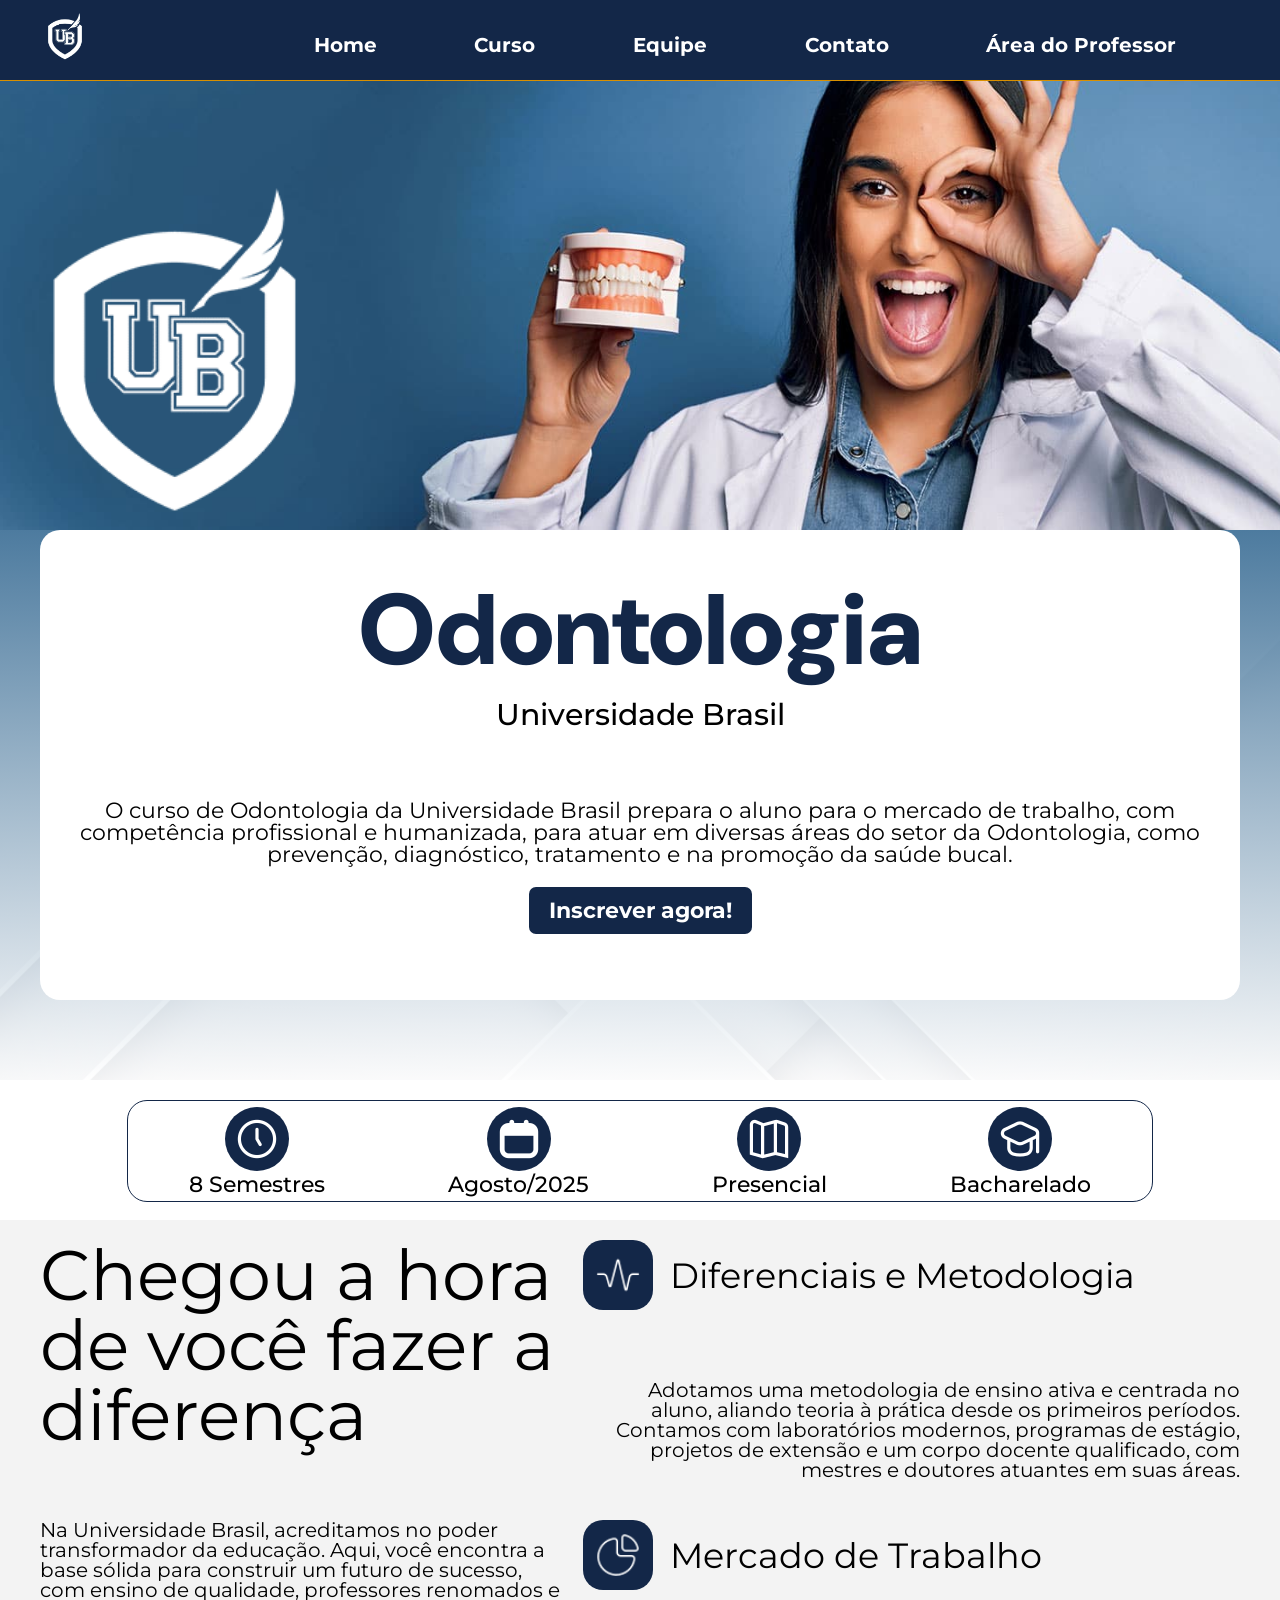
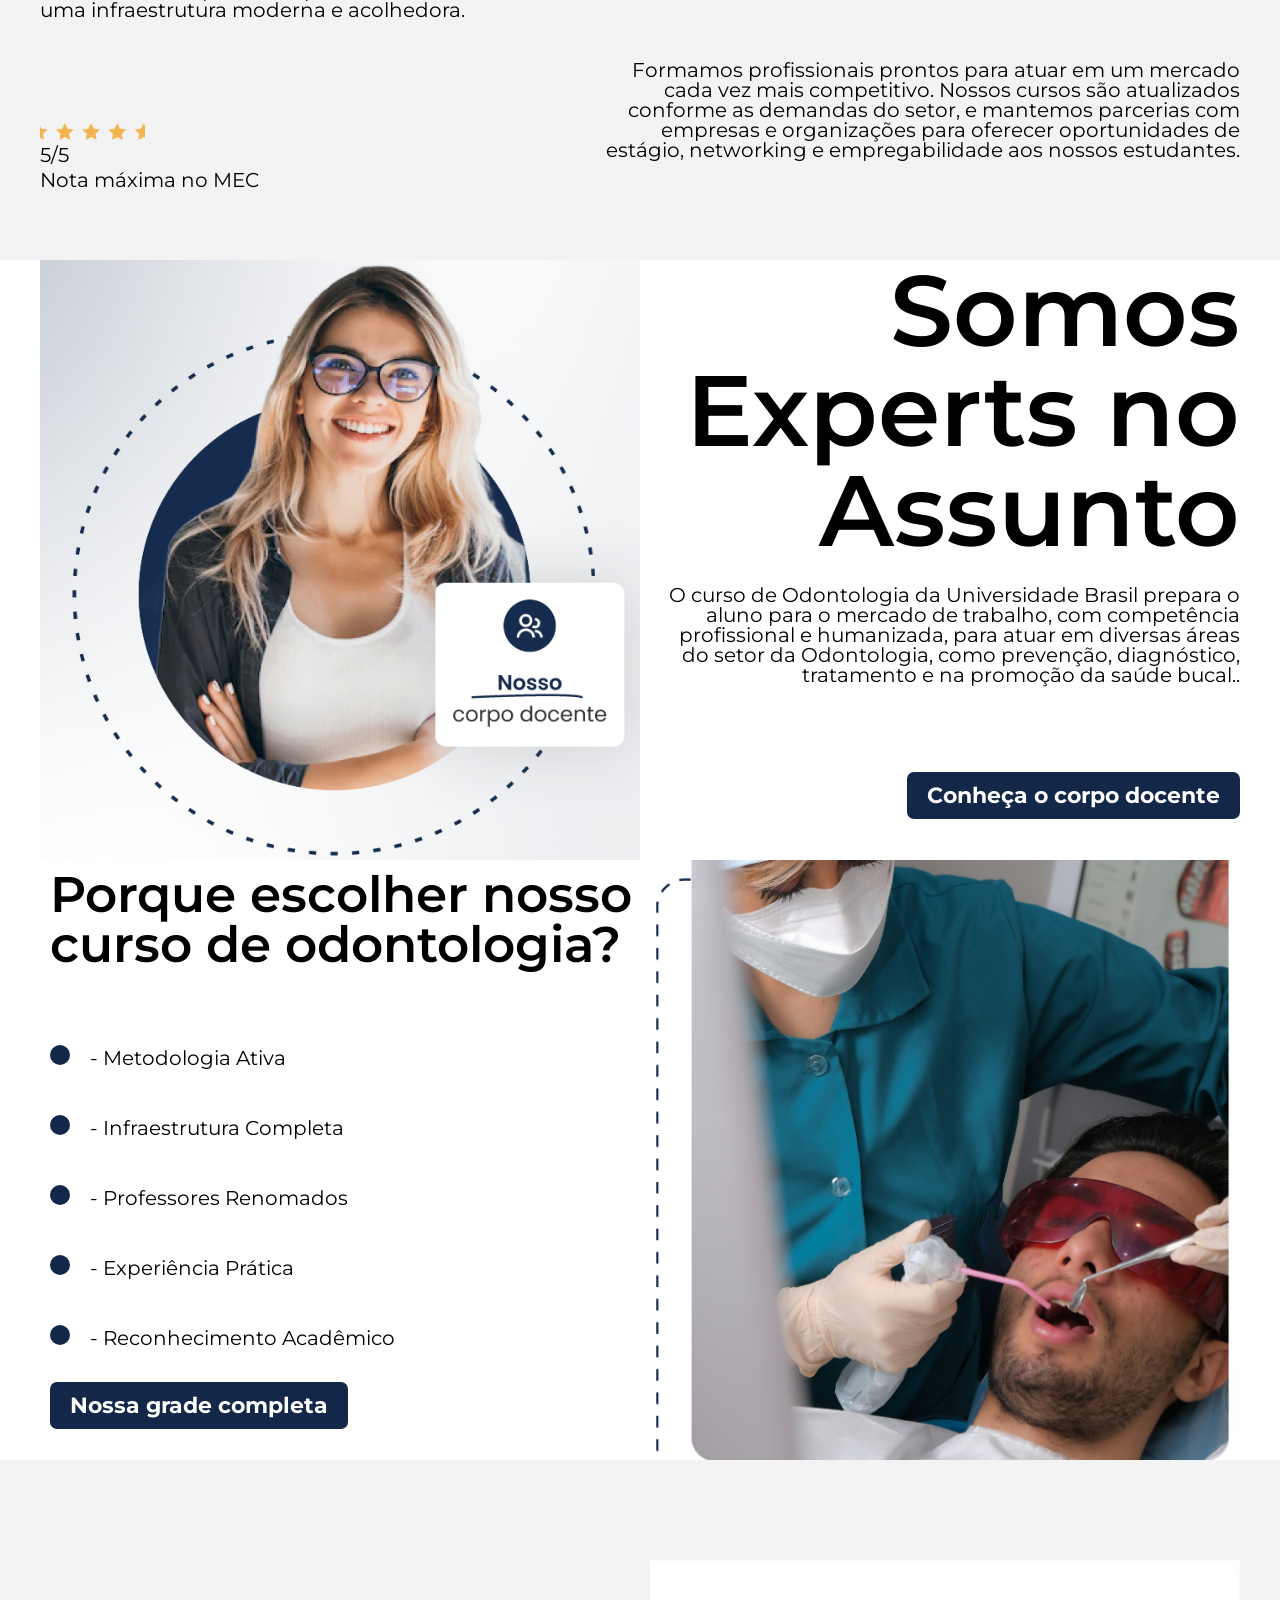
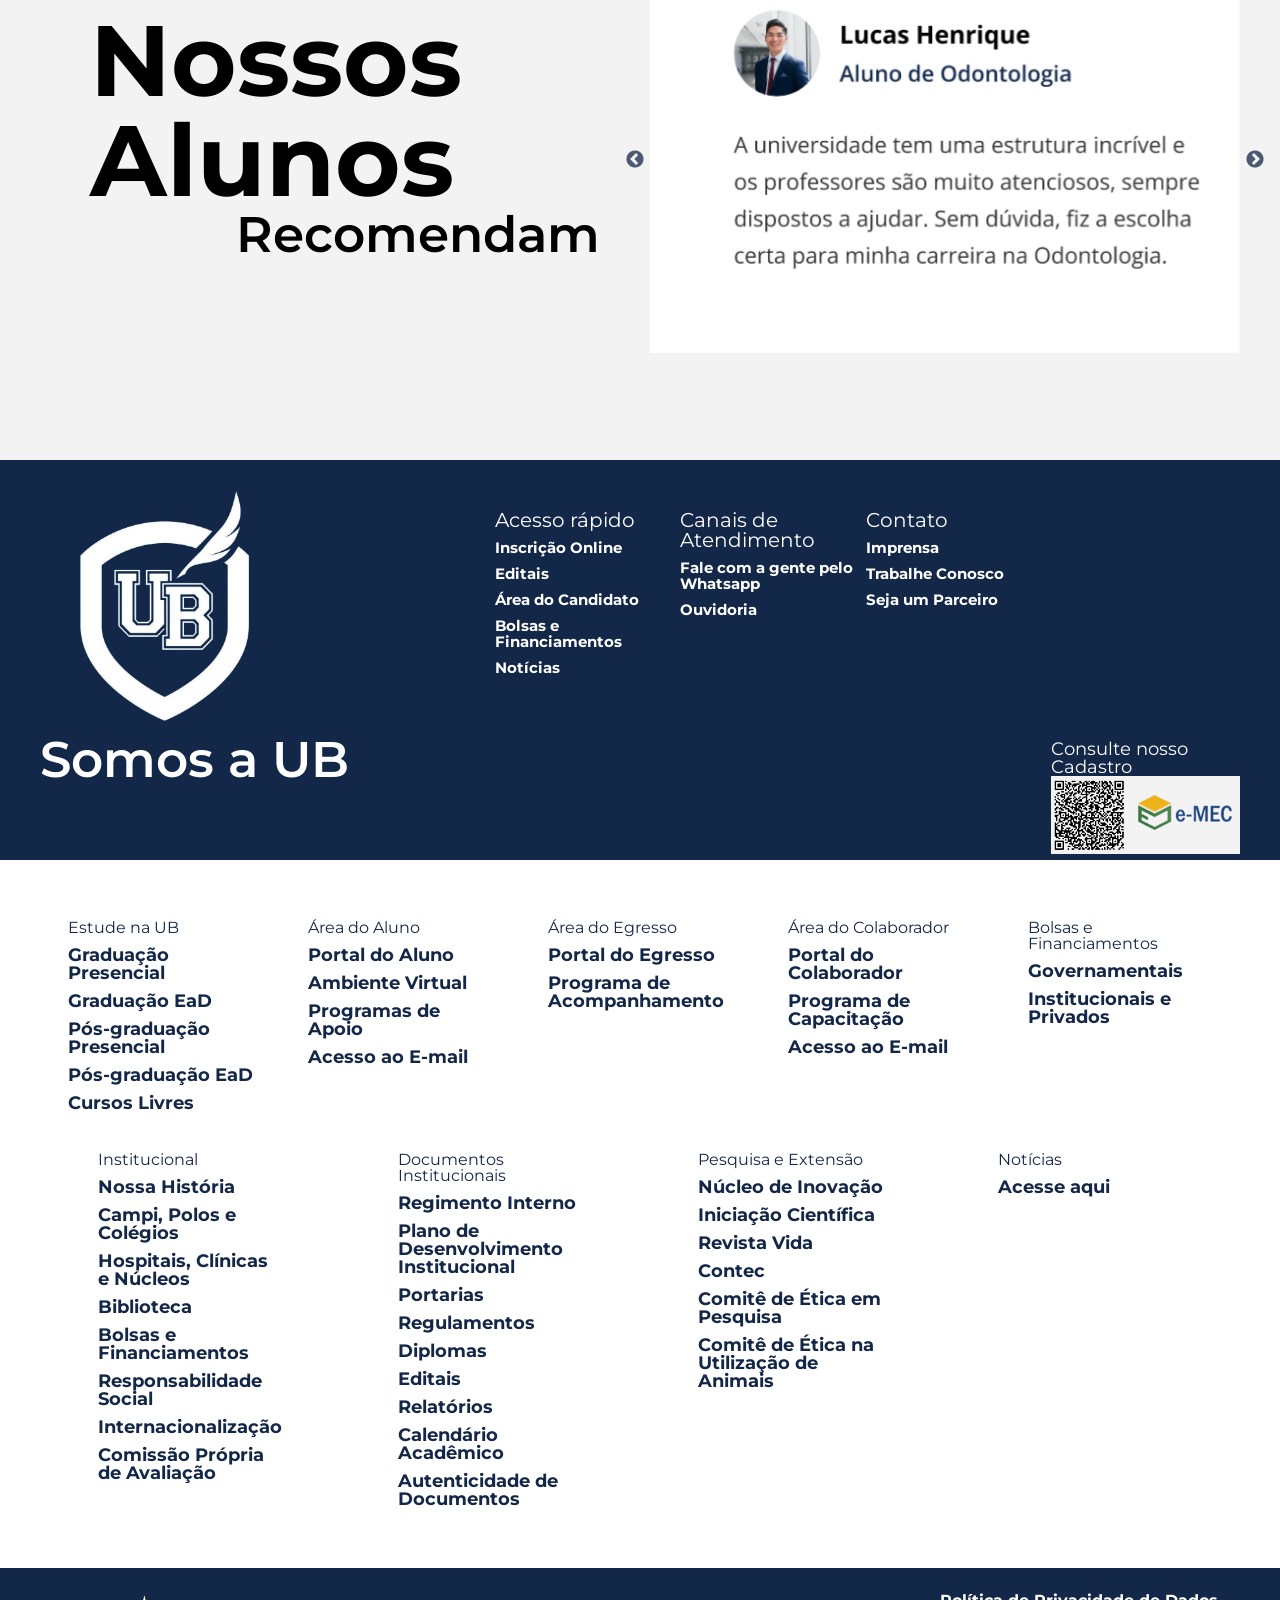
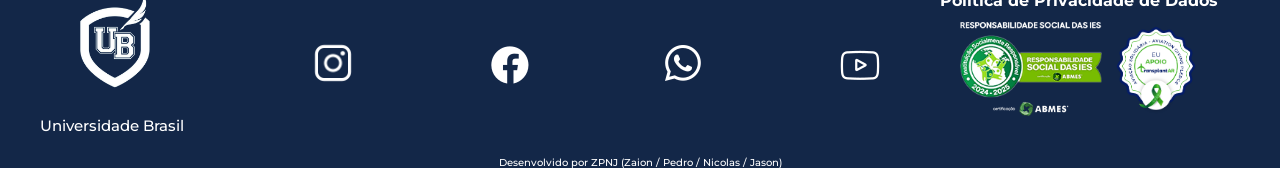
==== commit a4a592c8: "mudança cor footer" ====
--- a/index.html
+++ b/index.html
@@ -4,7 +4,7 @@
 <head>
     <meta charset="UTF-8">
     <meta name="viewport" content="width=device-width, initial-scale=1.0">
-    <link rel="shortcut icon" href="img/logo-ub-head.png" type="image/x-icon"> <!--Icone de aba-->
+    <link rel="shortcut icon" href="img/logo-ub-head.png" type="image/x-icon">
     <link rel="stylesheet" href="css/reset.css">
     <link rel="stylesheet" type="text/css" href="slick/slick.css" />
     <link rel="stylesheet" type="text/css" href="slick/slick-theme.css" />
@@ -12,10 +12,10 @@
     <link rel="stylesheet" href="css/style.css">
     <title>Odontologia - Universidade Brasil</title>
 </head>
-<!-- Ínicio do body -->
+
 
 <body>
-    <!-- Inicio do cabeçalho/Menu -->
+
     <header>
         <section class="site">
             <h1>Universidade Brasil</h1>
@@ -32,11 +32,11 @@
             </div>
         </section>
     </header>
-    <!-- Fim do cabeçalho/Menu -->
+
     <main>
         <section class="banner">
             <article class="logo-ub"></article>
-        </section><!--Banner -->
+        </section>
         <section class="panel">
             <article class="site">
                 <div>
@@ -75,10 +75,7 @@
             <article class="site">
                 <div id="box1">
                     <h4>Chegou a hora de você fazer a diferença</h4>
-                    <p>Lorem ipsum dolor sit amet consectetur adipisicing elit. Quas, cumque? Dicta excepturi
-                        consectetur id
-                        magnam, pariatur consequatur. Eveniet commodi sapiente pariatur vitae tempore enim accusantium,
-                        culpa nemo nesciunt ut. Quibusdam!</p>
+                    <p>Na Universidade Brasil, acreditamos no poder transformador da educação. Aqui, você encontra a base sólida para construir um futuro de sucesso, com ensino de qualidade, professores renomados e uma infraestrutura moderna e acolhedora.</p>
                     <div class="img"></div>
                     <h5>5/5</h5>
                     <h6>Nota máxima no MEC</h6>
@@ -89,20 +86,14 @@
                             <img src="img/heart-rate.png" alt="Icone">
                             <h4>Diferenciais e Metodologia</h4>
                         </div>
-                        <p>Lorem ipsum dolor sit amet, consectetur adipisicing elit. Iusto maiores magnam aut fugit quia
-                            natus, ipsam adipisci ducimus eos consequatur alias voluptatem, ex perspiciatis saepe
-                            voluptatum
-                            dicta consectetur, deleniti enim.</p>
+                        <p>Adotamos uma metodologia de ensino ativa e centrada no aluno, aliando teoria à prática desde os primeiros períodos. Contamos com laboratórios modernos, programas de estágio, projetos de extensão e um corpo docente qualificado, com mestres e doutores atuantes em suas áreas.</p>
                     </div>
                     <div>
                         <div>
                             <img src="img/chart-pie-alt.png" alt="Icone">
                             <h4>Mercado de Trabalho</h4>
                         </div>
-                        <p>Lorem ipsum dolor sit amet, consectetur adipisicing elit. Iusto maiores magnam aut fugit quia
-                            natus, ipsam adipisci ducimus eos consequatur alias voluptatem, ex perspiciatis saepe
-                            voluptatum
-                            dicta consectetur, deleniti enim.</p>
+                        <p>Formamos profissionais prontos para atuar em um mercado cada vez mais competitivo. Nossos cursos são atualizados conforme as demandas do setor, e mantemos parcerias com empresas e organizações para oferecer oportunidades de estágio, networking e empregabilidade aos nossos estudantes.</p>
                     </div>
                 </div>
             </article>
@@ -199,8 +190,8 @@
             <article class="site">
                 <div class="line1">
                     <div class="box1">
-                        <ul>
-                            <h5>Estude na UB</h5>
+                        <h5>Estude na UB</h5>
+                        <ul>
                             <li><a href="https://ub.edu.br/cursos/">Graduação Presencial</a></li>
                             <li><a href="https://www.inscricoes.ubvestibular.com.br/?m=4">Graduação EaD</a></li>
                             <li><a href="https://ub.edu.br/cursos/">Pós-graduação Presencial</a></li>
@@ -209,8 +200,8 @@
                         </ul>
                     </div>
                     <div class="box2">
-                        <ul>
-                            <h5>Área do Aluno</h5>
+                        <h5>Área do Aluno</h5>
+                        <ul>
                             <li><a href="https://portal.ub.edu.br/FrameHTML/web/app/Edu/PortalEducacional/login/">Portal
                                     do Aluno</a></li>
                             <li><a href="https://curso.universidadebrasil.edu.br/">Ambiente Virtual</a></li>
@@ -219,8 +210,8 @@
                         </ul>
                     </div>
                     <div class="box3">
-                        <ul>
-                            <h5>Área do Egresso</h5>
+                        <h5>Área do Egresso</h5>
+                        <ul>
                             <li><a href="https://portal.ub.edu.br/FrameHTML/web/app/Edu/PortalEducacional/login/">Portal
                                     do Egresso</a></li>
                             <li><a href="https://ub.edu.br/pesquisa-de-acompanhamento-do-egresso/">Programa de
@@ -228,8 +219,8 @@
                         </ul>
                     </div>
                     <div class="box4">
-                        <ul>
-                            <h5>Área do Colaborador</h5>
+                        <h5>Área do Colaborador</h5>
+                        <ul>
                             <li><a href="https://portal.ub.edu.br/Corpore.Net/Login.aspx">Portal do Colaborador</a></li>
                             <li><a href="https://ub.edu.br/programa-de-capacitacao-de-professores/">Programa de
                                     Capacitação</a></li>
@@ -237,8 +228,8 @@
                         </ul>
                     </div>
                     <div class="box5">
-                        <ul>
-                            <h5>Bolsas e Financiamentos</h5>
+                        <h5>Bolsas e Financiamentos</h5>
+                        <ul>
                             <li><a href="https://ub.edu.br/bolsas-e-financiamentos/">Governamentais</a></li>
                             <li><a href="https://ub.edu.br/bolsas-e-financiamentos/">Institucionais e Privados</a></li>
                         </ul>
@@ -246,8 +237,8 @@
                 </div>
                 <div class="line2">
                     <div class="box1">
-                        <ul>
-                            <h5>Institucional</h5>
+                        <h5>Institucional</h5>
+                        <ul>
                             <li><a href="https://ub.edu.br/nossa-historia/">Nossa História</a></li>
                             <li><a href="https://ub.edu.br/campi-polos-e-colegio/">Campi, Polos e Colégios</a></li>
                             <li><a href="https://ub.edu.br/hospitais-clinicas-e-nucleos/">Hospitais, Clínicas e
@@ -261,8 +252,8 @@
                         </ul>
                     </div>
                     <div class="box2">
-                        <ul>
-                            <h5>Documentos Institucionais</h5>
+                        <h5>Documentos Institucionais</h5>
+                        <ul>
                             <li><a
                                     href="https://universidadebrasil.edu.br/portal/_biblioteca/paginas/arquivos/20221202152939.pdf">Regimento
                                     Interno</a></li>
@@ -282,8 +273,8 @@
                         </ul>
                     </div>
                     <div class="box3">
-                        <ul>
-                            <h5>Pesquisa e Extensão</h5>
+                        <h5>Pesquisa e Extensão</h5>
+                        <ul>
                             <li><a href="https://ub.edu.br/nucleo-de-inovacao/">Núcleo de Inovação</a></li>
                             <li><a href="https://ub.edu.br/iniciacao-cientifica/">Iniciação Científica</a></li>
                             <li><a href="https://periodicos.universidadebrasil.edu.br/">Revista Vida</a></li>
@@ -295,14 +286,15 @@
                         </ul>
                     </div>
                     <div class="box4">
-                        <ul>
-                            <h5>Título da seção</h5>
-                            <li><a href="https://news.ub.edu.br/">Notícias</a></li>
-                        </ul>
-                    </div>
-                </div>
-            </article>
-        </section>
+                        <h5>Notícias</h5>
+                        <ul>
+                            <li><a href="https://news.ub.edu.br/">Acesse aqui</a></li>
+                        </ul>
+                    </div>
+                </div>
+            </article>
+        </section>
+
         <section class="footer-line-3">
             <article class="site">
                 <div class="box1">
@@ -326,7 +318,7 @@
                         <img src="img/selo-adesao-transplantar.png" alt="Selo Transplantar">
                     </div>
                 </div>
-              <small>Desenvolvido por ZPNJ (Zaion / Pedro / Nicolas / Jason)</small>
+                <small>Desenvolvido por ZPNJ (Zaion / Pedro / Nicolas / Jason)</small>
             </article>
         </section>
     </footer>
--- a/css/header-footer.css
+++ b/css/header-footer.css
@@ -1,3 +1,21 @@
+@import url('https://fonts.googleapis.com/css2?family=DM+Sans:ital,opsz,wght@0,9..40,100..1000;1,9..40,100..1000&family=Montserrat:ital,wght@0,100..900;1,100..900&family=Noto+Sans+JP:wght@100..900&family=Noto+Sans+KR:wght@100..900&family=Open+Sans:ital,wght@0,300..800;1,300..800&display=swap');
+
+/* 
+    FONTES 
+font-family: "Noto Sans KR" sans-serif;   links e depoimento de pessoas
+font-family: "Noto Sans JP", sans-serif; textos títulos
+font-family: "Open Sans", sans-serif;
+font-family: "Montserrat", sans-serif;
+font-family: "DM Sans", sans-serif;
+
+    CORES
+    
+    Azul =  #132748
+    Amarelo = #d99000
+    Branco = #f3f3f3
+*/
+
+
 h2,
 h3,
 h4,
@@ -36,14 +54,16 @@
         display: flex;
         justify-content: space-between;
 
-        h1 {
-            width: 50px;
-            height: 50px;
-            background: url(../img/logo-ub-branco.png) no-repeat;
-            background-size: 100% 100%;
-            text-indent: -9999px;
-            margin: 12px 0;
-        }
+        
+            h1 {
+                width: 50px;
+                height: 50px;
+                background: url(../img/logo-ub-branco.png) no-repeat;
+                background-size: 100% 100%;
+                text-indent: -9999px;
+                margin: 12px 0;
+            }
+        
 
         div {
             margin: 15px;
@@ -53,7 +73,7 @@
                 color: #132748;
                 display: flex;
                 justify-content: space-between;
-                height: 55px;
+                height: 60px;
                 font-size: 20px;
 
                 li {
@@ -181,13 +201,13 @@
                             margin-top: 10px;
 
                             a {
-                                color: #d99000;
+                                color: #132748;
                             }
                         }
 
                         li:hover,
                         a:hover {
-                            color: #132748;
+                            color: #d99000;
                         }
                     }
 
@@ -264,27 +284,22 @@
                             background-image: url(../img/youtube.png);
                         }
 
-                        li:hover,
-                        a:hover {
-                            min-width: 70px;
-                            min-height: 70px;
-                        }
+
 
                         .instagram:hover {
-                            background-image: url(../img/instagramd.png) no-repeat;
-                        }
-
+                            background: url(../img/instagramd.png) no-repeat;
+                        }
 
                         .facebook:hover {
-                            background-image: url(../img/facebookd.png)no-repeat;
+                            background: url(../img/facebookd.png)no-repeat;
                         }
 
                         .whatsapp:hover {
-                            background-image: url(../img/whatsappd.png)no-repeat;
+                            background: url(../img/whatsappd.png)no-repeat;
                         }
 
                         .youtube:hover {
-                            background-image: url(../img/youtubed.png)no-repeat;
+                            background: url(../img/youtubed.png) no-repeat;
                         }
 
                     }
@@ -532,69 +547,73 @@
 }
 
 @media (max-width: 480px) {
-    .menuAtivo {
-        header {
-            max-width: 100%;
-
-            .site {
-                width: 100%;
-                max-width: 100%;
-                padding: 0 20px;
-
-                h1 {
-                    margin: 12px auto;
-                }
-
-                div {
-                    .abrirMenu {
-                        background: url(../img/menu-bar.png) no-repeat;
-                        width: 50px;
-                        height: 50px;
+
+    header {
+        max-width: 320px;
+
+        .site {
+            width: 100%;
+            max-width: 320px;
+            padding: 0 20px;
+
+            h1 {
+                margin: 12px auto;
+            }
+
+            div {
+
+                .abrirMenu {
+                    background: url(../img/menu-bar.png) no-repeat;
+                    width: 50px;
+                    height: 50px;
+                    background-size: cover;
+                    position: fixed;
+                    z-index: 10000;
+                }
+
+                nav ul {
+
+                    flex-direction: column;
+                    position: fixed;
+                    right: 0;
+                    top: 0;
+                    background: #d99000;
+                    width: 18%;
+                    max-width: 240px;
+                    display: none;
+
+                    z-index: 9999;
+
+
+                    .fecharMenu {
+                        background: url(../img/close.png) no-repeat;
+                        width: 40px;
+                        height: 40px;
                         background-size: cover;
-                        position: fixed;
-                        z-index: 10000;
-                    }
-
-                    nav ul {
-
-                        flex-direction: column;
-                        position: fixed;
-                        right: 0;
-                        top: 0;
-                        background: #d99000;
-                        width: 18%;
-                        max-width: 240px;
-
-                        z-index: 9999;
-
-
-                        .fecharMenu {
-                            background: url(../img/close.png) no-repeat;
-                            width: 40px;
-                            height: 40px;
-                            background-size: cover;
-                            border: none;
-                            align-self: flex-end;
-                            margin-bottom: 10px;
-                        }
-
-                        li {
-                            margin: 10px auto;
-
-                            a {
-                                font-size: 18px;
-                                color: #f3f3f3;
-                                text-decoration: none;
-                            }
-                        }
-                    }
-                }
-
-
-
-            }
-        }
-    }
+                        border: none;
+                        align-self: flex-end;
+                        margin-bottom: 10px;
+                    }
+
+                    li {
+                        margin: 10px auto;
+                        display: none;
+
+                        a {
+                            font-size: 18px;
+                            color: #f3f3f3;
+                            text-decoration: none;
+                            display: none;
+                        }
+                    }
+                }
+            }
+
+
+
+        }
+    }
+
 
 
 
@@ -605,10 +624,10 @@
             height: auto;
 
             .site {
-                height:auto;
+                height: 325px;
                 display: flex;
                 flex-direction: column;
-                
+
 
                 .box1 {
                     .logo-ub-footer {
@@ -634,9 +653,10 @@
                             }
 
                             li {
-                                
+
                                 font-weight: 600;
-                                a{
+
+                                a {
                                     font-size: 10px;
                                 }
                             }
@@ -646,35 +666,163 @@
 
                 .mec {
                     display: none;
-                    
+
                 }
             }
         }
 
 
         .footer-line-2 {
-            padding: 10px 0;
+            background: #f7f7f7;
+            height: 1675px;
 
             .site {
-
-                .line1,
+                display: flex;
+                flex-direction: column;
+
+
+                .line1 {
+                    display: flex;
+                    flex-wrap: wrap;
+                    justify-content: space-between;
+                    margin: 0px;
+                    margin-top: 100px;
+
+                    div {
+
+                        h5 {
+                            font-size: 16px;
+                            font-weight: bold;
+                            margin-bottom: 10px;
+                            color: #333;
+                        }
+
+                        ul {
+                            list-style: none;
+                            padding: 0;
+                            margin: 0;
+
+                            li {
+                                margin-bottom: 8px;
+
+                                a {
+                                    font-size: 14px;
+                                    color: #d99000;
+                                    text-decoration: none;
+                                    transition: color 0.3s;
+
+                                    &:hover {
+                                        color: #132748;
+                                    }
+                                }
+                            }
+                        }
+                    }
+
+                    .box1 {
+                        padding-top: 50px;
+
+                        ul {
+
+                            padding-bottom: 20px;
+                        }
+                    }
+
+                    .box2 {
+                        ul {
+                            padding-bottom: 20px;
+                        }
+                    }
+
+                    .box3 {
+                        ul {
+                            padding-bottom: 20px;
+                        }
+                    }
+
+                    .box4 {
+                        ul {
+                            padding-bottom: 20px;
+                        }
+                    }
+
+                    .box5 {
+                        ul {
+                            padding-bottom: 0px;
+                        }
+                    }
+
+
+
+
+
+                }
+
+
                 .line2 {
+                    display: flex;
+                    flex-wrap: wrap;
+                    justify-content: space-between;
+
                     div {
-                        ul {
+
+                        h5 {
+                            font-size: 16px;
+                            font-weight: bold;
                             margin-bottom: 10px;
-                            h5 {
-                                font-size: 14px;
-                                font-weight: 800;
+                            color: #333;
+                        }
+
+                        ul {
+                            list-style: none;
+                            padding: 0;
+                            margin: 0;
+
+                            li {
+                                margin-bottom: 8px;
+
+                                a {
+                                    font-size: 14px;
+                                    color: #d99000;
+                                    text-decoration: none;
+                                    transition: color 0.3s;
+
+                                    &:hover {
+                                        color: #132748;
+                                    }
+                                }
                             }
-
-                            li {
-                                font-size: 15px;
-                            }
-                        }
-                    }
-                }
-            }
-        }
+                        }
+                    }
+
+                    .box1 {
+                        ul {
+                            padding-bottom: 20px;
+                        }
+                    }
+
+                    .box2 {
+                        ul {
+                            padding-bottom: 20px;
+                        }
+                    }
+
+                    .box3 {
+                        ul {
+                            padding-bottom: 20px;
+                        }
+                    }
+
+                    .box4 {
+                        ul {
+                            padding-bottom: 20px;
+                        }
+                    }
+
+                }
+            }
+        }
+
 
         .footer-line-3 {
             background: #132748;
@@ -714,7 +862,7 @@
                     text-align: center;
                     height: 80px;
                     margin-bottom: 10px;
-                    
+
 
                     ul {
                         display: flex;
@@ -768,12 +916,7 @@
         height: auto;
     }
 
-    .footer-line-1 {
-        .site {
-
-           
-        }
-    }
+
 
     .footer-line-2 {
         .site {
--- a/css/style.css
+++ b/css/style.css
@@ -14,6 +14,7 @@
     Amarelo = #d99000
     Branco = #f3f3f3
 */
+
 iframe {
     width: 100%;
 }
@@ -53,7 +54,7 @@
 
 main {
     .banner {
-        /* background-image: linear-gradient(rgb(19, 79, 32, 0.1), rgb(255, 255, 255, 0.3)),url(../img/banner.jpg); */
+        
         background: url(../img/banner.jpg) no-repeat center center;
         background-repeat: no-repeat;
         background-position: center;
@@ -65,7 +66,7 @@
         padding-top: 100px;
 
         .logo-ub {
-            /* background-image: linear-gradient(rgb(19, 79, 32, 0.0), rgb(255, 255, 255, 0.8)),url(../img/ub-logo-white-1.png); */
+            
             background: url(../img/ub-logo-white-1.png) no-repeat center center;
 
             background-size: cover;
@@ -114,7 +115,7 @@
         }
 
         p {
-            font-size: 18px;
+            font-size: 22px;
             background: #fff;
             text-align: center;
             margin: 0 auto;
@@ -192,7 +193,7 @@
 
                 p {
                     height: 200px;
-                    /* padding: 20px 0; */
+                    
                     font-size: 20px;
                 }
 
@@ -373,6 +374,7 @@
             .recomend {
                 padding-top: 50px;
                 padding-left: 50px;
+                
 
                 h3 {
                     padding-top: 100px;
@@ -385,6 +387,7 @@
                     font-size: 50px;
                     font-weight: 600;
                     padding-right: 50px;
+
                 }
             }
 
@@ -414,7 +417,7 @@
         }
 
         .banner {
-            /* background-image: linear-gradient(rgb(19, 79, 32, 0.1), rgb(255, 255, 255, 0.3)), url(../img/banner.jpg); */
+            
             background: url(../img/banner.jpg) no-repeat center center;
             background-repeat: no-repeat;
             background-position: center;
@@ -684,6 +687,7 @@
 
 @media (max-width:480px) {
     header {
+        max-width: 320px;
         .site {
             div {
                 nav {
@@ -928,6 +932,7 @@
                         padding-right: 0;
                         text-align: center;
                         margin-top: 10px;
+                        max-width: 320px;
                     }
                 }
 
